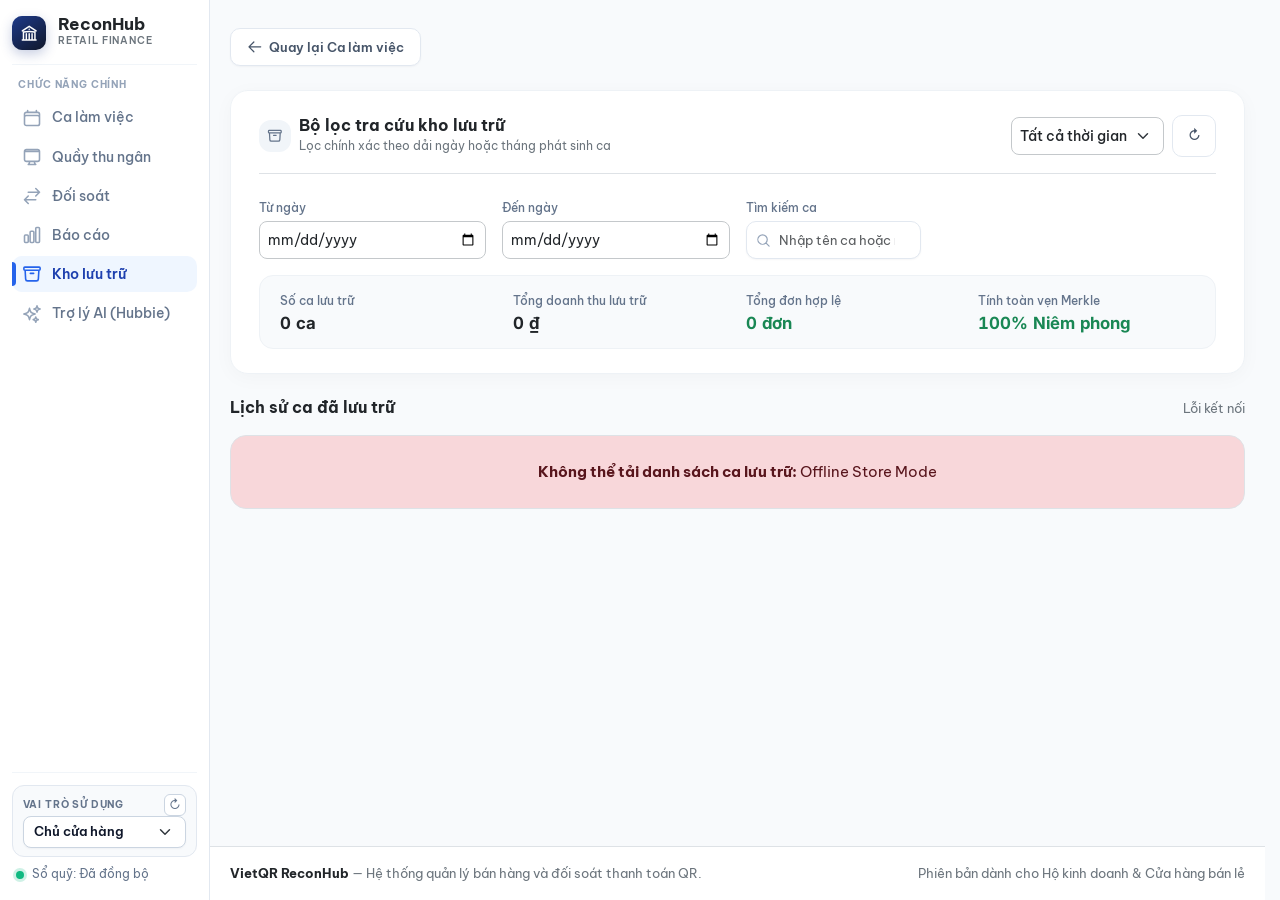
==== frontend/archive.html @ 38658094 "Update ReconHub features" ====
<!DOCTYPE html>
<html lang="vi">
<head>
    <meta charset="UTF-8">
    <meta name="viewport" content="width=device-width, initial-scale=1.0">
    <title>Kho Lưu Trữ Ca Bán Hàng — VietQR ReconHub</title>
    <link rel="preconnect" href="https://fonts.googleapis.com">
    <link rel="preconnect" href="https://fonts.gstatic.com" crossorigin>
    <link href="https://fonts.googleapis.com/css2?family=Be+Vietnam+Pro:wght@400;500;600;700&family=JetBrains+Mono:wght@500;600;700&display=swap" rel="stylesheet">
    <link href="https://cdn.jsdelivr.net/npm/bootstrap@5.3.3/dist/css/bootstrap.min.css" rel="stylesheet">
    <link href="css/styles.css" rel="stylesheet">
</head>
<body>

    <!-- Thanh điều hướng ứng dụng -->
    <div id="app-navbar"></div>

    <main class="py-4">
        <div class="container shift-page-wrapper">

            <!-- 1. TIÊU ĐỀ TRANG KHO LƯU TRỮ -->
            <div class="d-flex flex-wrap align-items-center justify-content-between gap-3 mb-4" data-gsap="card">
                <div class="d-flex align-items-center gap-2">
                    <a href="index.html" class="btn-recon-white" style="height: 38px;">
                        <svg class="hi-icon hi-icon-sm" viewBox="0 0 24 24" fill="none" stroke="currentColor">
                            <path stroke-linecap="round" stroke-linejoin="round" d="M10.5 19.5 3 12m0 0 7.5-7.5M3 12h18" />
                        </svg>
                        <span>Quay lại Ca làm việc</span>
                    </a>
                </div>
            </div>

            <!-- 2. THANH CÔNG CỤ BỘ LỌC NGÀY THÁNG & TÌM KIẾM -->
            <section class="shift-create-card mb-4" data-gsap="card">
                <div class="d-flex flex-wrap align-items-center justify-content-between gap-3 pb-3 border-bottom">
                    <div class="d-flex align-items-center gap-2">
                        <span class="shift-icon-box is-closed" style="width: 32px; height: 32px;">
                            <svg class="hi-icon hi-icon-sm" viewBox="0 0 24 24" fill="none" stroke="currentColor" stroke-width="2">
                                <path stroke-linecap="round" stroke-linejoin="round" d="m20.25 7.5-.625 10.632a2.25 2.25 0 0 1-2.247 2.118H6.622a2.25 2.25 0 0 1-2.247-2.118L3.75 7.5M10 11.25h4M3.375 7.5h17.25c.621 0 1.125-.504 1.125-1.125v-1.5c0-.621-.504-1.125-1.125-1.125H3.375c-.621 0-1.125.504-1.125 1.125v1.5c0 .621.504 1.125 1.125 1.125Z" />
                            </svg>
                        </span>
                        <div>
                            <h2 class="h6 fw-bold mb-0 text-dark">Bộ lọc tra cứu kho lưu trữ</h2>
                            <div class="text-secondary small" style="font-size: 0.78rem;">Lọc chính xác theo dải ngày hoặc tháng phát sinh ca</div>
                        </div>
                    </div>

                    <div class="d-flex flex-wrap align-items-center gap-2">
                        <select id="archive-preset-select" class="form-select form-select-sm border-secondary-subtle rounded-3" style="width: auto; min-width: 140px; height: 38px; font-weight: 500;">
                            <option value="ALL">Tất cả thời gian</option>
                            <option value="TODAY">Hôm nay</option>
                            <option value="THIS_WEEK">Tuần này</option>
                            <option value="THIS_MONTH">Tháng này</option>
                            <option value="LAST_MONTH">Tháng trước</option>
                        </select>

                        <button type="button" class="btn-shift-refresh" id="btn-refresh-archive" title="Làm mới dữ liệu">
                            ↻
                        </button>
                    </div>
                </div>

                <!-- Hàng điều khiển thời gian chi tiết & Tìm kiếm -->
                <div class="row g-3 align-items-center mt-2">
                    <div class="col-12 col-md-3">
                        <label class="shift-metric-label mb-1">Từ ngày</label>
                        <input type="date" id="archive-from-date" class="form-control form-control-sm border-secondary-subtle rounded-3" style="height: 38px;">
                    </div>
                    <div class="col-12 col-md-3">
                        <label class="shift-metric-label mb-1">Đến ngày</label>
                        <input type="date" id="archive-to-date" class="form-control form-control-sm border-secondary-subtle rounded-3" style="height: 38px;">
                    </div>
                    <div class="col-12 col-md-6">
                        <label class="shift-metric-label mb-1">Tìm kiếm ca</label>
                        <div class="pos-search-wrapper" style="width: 100%;">
                            <svg class="hi-icon hi-icon-sm pos-search-icon" viewBox="0 0 24 24" fill="none" stroke="currentColor" stroke-width="2">
                                <path stroke-linecap="round" stroke-linejoin="round" d="m21 21-5.197-5.197m0 0A7.5 7.5 0 1 0 5.196 5.196a7.5 7.5 0 0 0 10.607 10.607Z"/>
                            </svg>
                            <input type="search" id="archive-search-shift" class="form-control pos-search-input" placeholder="Nhập tên ca hoặc mã CA-xxxx..." style="height: 38px;">
                        </div>
                    </div>
                </div>

                <!-- Thống kê nhanh kho lưu trữ -->
                <div class="pos-kpi-summary-row mt-3">
                    <div class="pos-kpi-item">
                        <span class="pos-kpi-label">Số ca lưu trữ</span>
                        <div class="pos-kpi-val font-numeric text-dark" id="archived-stat-count">0 ca</div>
                    </div>
                    <div class="pos-kpi-item">
                        <span class="pos-kpi-label">Tổng doanh thu lưu trữ</span>
                        <div class="pos-kpi-val font-numeric text-dark" id="archived-stat-revenue">0 ₫</div>
                    </div>
                    <div class="pos-kpi-item">
                        <span class="pos-kpi-label">Tổng đơn hợp lệ</span>
                        <div class="pos-kpi-val font-numeric text-success" id="archived-stat-orders">0 đơn</div>
                    </div>
                    <div class="pos-kpi-item">
                        <span class="pos-kpi-label">Tính toàn vẹn Merkle</span>
                        <div class="pos-kpi-val font-numeric text-success" id="archived-stat-integrity">100% Niêm phong</div>
                    </div>
                </div>
            </section>

            <!-- 3. DANH SÁCH CÁC CA TRONG KHO LƯU TRỮ -->
            <section data-gsap="card">
                <div class="d-flex align-items-center justify-content-between mb-3">
                    <h2 class="h6 fw-bold mb-0 text-dark">Lịch sử ca đã lưu trữ</h2>
                    <span class="text-secondary small" id="archived-list-status-label">Đang tải danh sách...</span>
                </div>

                <div class="d-flex flex-column gap-3" id="archived-shifts-container">
                    <div class="text-center py-5 text-secondary bg-white rounded-4 border">
                        Đang tải danh sách ca từ kho lưu trữ...
                    </div>
                </div>
            </section>

        </div>
    </main>

    <!-- HỘP THOẠI: XEM BẰNG CHỨNG KIỂM TOÁN MERKLE CỦA CA LƯU TRỮ -->
    <div class="modal fade" id="merkleAuditModal" tabindex="-1" aria-hidden="true">
        <div class="modal-dialog modal-dialog-centered" style="max-width: 580px;">
            <div class="modal-content border-0 shadow-lg" style="border-radius: 20px;">
                <div class="modal-header border-bottom pb-3 pt-3 px-4">
                    <div class="d-flex align-items-center gap-2">
                        <span class="shift-icon-box" style="width:34px;height:34px;background:#f0fdf4;color:#16a34a;border:1px solid #bbf7d0;">
                            <svg class="hi-icon hi-icon-sm" viewBox="0 0 24 24" fill="none" stroke="currentColor" stroke-width="2">
                                <path d="M9 12.75 11.25 15 15 9.75m-3-7.036A11.959 11.959 0 0 1 3.598 6 11.99 11.99 0 0 0 3 9.749c0 5.592 3.824 10.29 9 11.623 5.176-1.332 9-6.03 9-11.622 0-1.31-.21-2.571-.598-3.751h-.152c-3.196 0-6.1-1.248-8.25-3.285Z"/>
                            </svg>
                        </span>
                        <div>
                            <h3 class="h6 fw-bold mb-0 text-dark">Chứng Chỉ Kiểm Toán Merkle Tree</h3>
                            <span class="text-secondary small" id="merkle-modal-shift-name">Ca làm việc</span>
                        </div>
                    </div>
                    <button type="button" class="btn-close" data-bs-dismiss="modal" aria-label="Đóng"></button>
                </div>
                <div class="modal-body px-4 pb-4 pt-3" id="merkle-modal-body">
                    <div class="text-center py-4 text-secondary small">Đang tải chứng chỉ Merkle...</div>
                </div>
            </div>
        </div>
    </div>

    <!-- HỘP THOẠI: CHI TIẾT CA LƯU TRỮ -->
    <div class="modal fade" id="archivedShiftDetailModal" tabindex="-1" aria-hidden="true">
        <div class="modal-dialog modal-dialog-centered">
            <div class="modal-content border-0 shadow-lg" style="border-radius: 18px;">
                <div class="modal-header border-bottom pb-3 pt-4 px-4">
                    <h3 class="h5 fw-bold mb-0">Thông Tin Chi Tiết Ca Lưu Trữ</h3>
                    <button type="button" class="btn-close" data-bs-dismiss="modal" aria-label="Đóng"></button>
                </div>
                <div class="modal-body px-4 pb-4 pt-3" id="archived-shift-detail-body"></div>
            </div>
        </div>
    </div>

    <div id="app-footer"></div>

    <script src="https://cdn.jsdelivr.net/npm/bootstrap@5.3.3/dist/js/bootstrap.bundle.min.js"></script>
    <script src="https://cdnjs.cloudflare.com/ajax/libs/gsap/3.12.5/gsap.min.js"></script>
    <script src="js/api.js"></script>
    <script src="js/archive.js"></script>
    <script>
        document.addEventListener("DOMContentLoaded", () => {
            renderNavbar("archive");
            renderFooter();
            initPageAnimations();
            initArchivePage();
        });
    </script>
</body>
</html>
---- frontend/css/styles.css ----
@import url('https://fonts.googleapis.com/css2?family=Be+Vietnam+Pro:ital,wght@0,400;0,500;0,600;0,700;1,400&family=Inter:wght@400;500;600;700&display=swap');

/* ==========================================================================
   1. BIẾN HỆ THỐNG & CÀI ĐẶT GỐC (VARIABLES & RESET)
   ========================================================================== */
:root {
    --fp-bg-base: #f8fafc;
    --fp-bg-soft: #e2e8f0;
    --fp-bg-card: #ffffff;

    --fp-primary: #2563eb;
    --fp-primary-hover: #1d4ed8;
    --fp-primary-soft: #eff6ff;
    --fp-dark: #0f172a;

    --fp-text-primary: #0f172a;
    --fp-text-secondary: #475569;
    --fp-text-muted: #64748b;

    --fp-border: #e2e8f0;
    --fp-border-strong: #cbd5e1;

    --fp-success: #059669;
    --fp-success-soft: #ecfdf5;
    --fp-success-border: #a7f3d0;

    --fp-warning: #d97706;
    --fp-warning-soft: #fffbeb;
    --fp-warning-border: #fde68a;

    --fp-danger: #e11d48;
    --fp-danger-soft: #fff1f2;
    --fp-danger-border: #fecdd3;

    --fp-info: #0284c7;

    --fp-radius-sm: 10px;
    --fp-radius-md: 14px;
    --fp-radius-lg: 18px;
    --fp-radius-pill: 9999px;

    --fp-shadow-xs: 0 1px 3px rgba(15, 23, 42, 0.05);
    --fp-shadow-sm: 0 4px 16px rgba(15, 23, 42, 0.06);
    --fp-shadow-md: 0 10px 25px rgba(37, 99, 235, 0.1);
}

*, *::before, *::after {
    box-sizing: border-box;
}

html {
    overflow-y: scroll;
    scrollbar-gutter: stable;
}

body {
    font-family: 'Be Vietnam Pro', 'Inter', -apple-system, BlinkMacSystemFont, 'Segoe UI', sans-serif;
    font-size: 0.94rem;
    color: var(--fp-text-primary);
    background-color: var(--fp-bg-base);
    line-height: 1.6;
    margin: 0;
    min-height: 100vh;
    display: flex;
    flex-direction: column;
    -webkit-font-smoothing: antialiased;
}

h1, h2, h3, h4, h5, h6 {
    font-family: 'Be Vietnam Pro', 'Inter', sans-serif;
    font-weight: 700;
    color: var(--fp-text-primary);
    line-height: 1.35;
}

.font-numeric {
    font-family: 'Inter', 'Be Vietnam Pro', sans-serif;
    font-variant-numeric: tabular-nums;
}

.hi-icon {
    width: 1.15rem;
    height: 1.15rem;
    stroke: currentColor;
    stroke-width: 1.9;
    fill: none;
    stroke-linecap: round;
    stroke-linejoin: round;
    flex-shrink: 0;
    vertical-align: middle;
}

.hi-icon-sm {
    width: 0.98rem;
    height: 0.98rem;
}

/* ==========================================================================
   2. BỐ CỤC KHUNG ỨNG DỤNG & CHUYỂN TRANG (APP SHELL & VIEW TRANSITIONS)
   ========================================================================== */
@view-transition {
    navigation: auto;
}

::view-transition-old(root),
::view-transition-new(root) {
    animation-duration: 0.16s;
    animation-timing-function: cubic-bezier(0.22, 1, 0.36, 1);
}

@keyframes reconSmoothFadeIn {
    from {
        opacity: 0;
        transform: translate3d(0, 6px, 0);
    }
    to {
        opacity: 1;
        transform: translate3d(0, 0, 0);
    }
}

main {
    flex: 1 0 auto;
}

main.py-4 {
    padding-top: 1.75rem !important;
    padding-bottom: 2.5rem !important;
    animation: reconSmoothFadeIn 0.2s cubic-bezier(0.22, 1, 0.36, 1) forwards;
    will-change: opacity, transform;
}

[data-gsap="card"] {
    opacity: 1 !important;
    visibility: visible !important;
    transform: none !important;
}

#app-footer {
    margin-top: auto;
    width: 100%;
}

#app-footer footer,
.app-main-footer {
    margin-left: 0 !important;
    width: 100% !important;
    box-sizing: border-box !important;
}

.shift-page-wrapper,
.app-shell-container,
main > .container,
footer .container {
    width: 100% !important;
    max-width: 1160px !important;
    margin-left: auto !important;
    margin-right: auto !important;
    padding-left: 1.25rem !important;
    padding-right: 1.25rem !important;
    box-sizing: border-box !important;
}

/* ==========================================================================
   3. THANH ĐIỀU HƯỚNG SIDEBAR DỌC BÊN TRÁI (LEFT SIDEBAR NAVIGATION)
   ========================================================================== */
#app-navbar {
    view-transition-name: site-sidebar;
}

.app-sidebar {
    background-color: #ffffff;
    border-right: 1px solid #e2e8f0;
    display: flex;
    flex-direction: column;
    justify-content: space-between;
    box-sizing: border-box;
    width: 210px;
    padding: 1rem 0.75rem;
}

.sidebar-header {
    display: flex;
    align-items: center;
    justify-content: space-between;
    padding-bottom: 0.85rem;
    margin-bottom: 0.5rem;
    border-bottom: 1px solid #f1f5f9;
}

.sidebar-brand {
    display: flex;
    align-items: center;
    gap: 0.75rem;
}

.modern-brand-logo {
    width: 34px;
    height: 34px;
    border-radius: 10px;
    background: linear-gradient(145deg, #1e3a8a 0%, #0f172a 100%);
    color: #ffffff;
    display: inline-flex;
    align-items: center;
    justify-content: center;
    flex-shrink: 0;
    box-shadow: 0 4px 12px rgba(30, 58, 138, 0.25);
}

.sidebar-brand-text {
    display: flex;
    flex-direction: column;
}

.sidebar-nav-section {
    flex: 1;
    overflow-y: auto;
    padding-top: 0.25rem;
}

.sidebar-section-label {
    font-size: 0.65rem;
    font-weight: 700;
    color: #94a3b8;
    letter-spacing: 0.08em;
    text-transform: uppercase;
    padding: 0 0.4rem 0.4rem 0.4rem;
}

.sidebar-nav {
    display: flex;
    flex-direction: column;
    gap: 0.2rem;
}

.sidebar-nav-tab {
    display: flex;
    align-items: center;
    gap: 0.6rem;
    padding: 0.5rem 0.65rem;
    border-radius: 10px;
    color: #64748b;
    text-decoration: none;
    font-size: 0.85rem;
    font-weight: 500;
    transition: all 0.15s ease;
    position: relative;
}

.sidebar-nav-tab .hi-icon {
    width: 20px;
    height: 20px;
    color: #94a3b8;
    transition: color 0.15s ease;
    flex-shrink: 0;
}

.sidebar-nav-tab:hover {
    color: #0f172a;
    background-color: #f8fafc;
}

.sidebar-nav-tab:hover .hi-icon {
    color: #0f172a;
}

.sidebar-nav-tab.active {
    color: #1e40af;
    background-color: #eff6ff;
    font-weight: 600;
}

.sidebar-nav-tab.active .hi-icon {
    color: #2563eb;
}

.sidebar-nav-tab.active::before {
    content: "";
    position: absolute;
    left: 0;
    top: 6px;
    bottom: 6px;
    width: 3.5px;
    background: #2563eb;
    border-radius: 0 4px 4px 0;
}

.sidebar-nav-text {
    line-height: 1.2;
}

.sidebar-footer {
    padding-top: 0.75rem;
    border-top: 1px solid #f1f5f9;
    display: flex;
    flex-direction: column;
    gap: 0.5rem;
    margin-top: auto;
}

.sidebar-role-panel {
    background-color: #f8fafc;
    border: 1px solid #e2e8f0;
    border-radius: 12px;
    padding: 0.5rem 0.6rem;
}

.sidebar-role-label {
    font-size: 0.65rem;
    font-weight: 700;
    color: #64748b;
    letter-spacing: 0.08em;
    text-transform: uppercase;
}

.btn-sidebar-reset {
    width: 22px;
    height: 22px;
    border-radius: 6px;
    border: 1px solid #cbd5e1;
    background: #ffffff;
    color: #64748b;
    font-size: 0.78rem;
    display: inline-flex;
    align-items: center;
    justify-content: center;
    cursor: pointer;
    line-height: 1;
    transition: all 0.15s ease;
}

.btn-sidebar-reset:hover {
    background: #f1f5f9;
    color: #0f172a;
}

.sidebar-role-select {
    height: 32px;
    border-radius: 8px;
    border: 1px solid #cbd5e1;
    background-color: #ffffff;
    color: #0f172a;
    font-size: 0.8rem;
    font-weight: 600;
    padding: 0.25rem 1.75rem 0.25rem 0.65rem;
    box-shadow: 0 1px 2px rgba(15, 23, 42, 0.04);
}

.sidebar-system-status {
    display: flex;
    align-items: center;
    gap: 0.5rem;
    font-size: 0.74rem;
    color: #64748b;
    padding: 0 0.25rem;
}

.status-dot-pulse {
    width: 8px;
    height: 8px;
    border-radius: 50%;
    background-color: #10b981;
    box-shadow: 0 0 0 3px rgba(16, 185, 129, 0.2);
    display: inline-block;
    flex-shrink: 0;
}

@media (min-width: 992px) {
    #app-navbar {
        width: 210px;
        position: fixed;
        top: 0;
        left: 0;
        bottom: 0;
        height: 100vh;
        z-index: 1040;
    }

    .app-sidebar {
        height: 100vh;
        position: fixed;
        top: 0;
        left: 0;
        bottom: 0;
        z-index: 1040;
    }

    body {
        padding-left: 210px;
    }

    main,
    #app-footer {
        margin-left: 0;
        width: 100%;
        max-width: 100%;
        box-sizing: border-box;
    }
}

@media (max-width: 991.98px) {
    #app-navbar {
        position: static;
        width: 100%;
        height: auto;
    }

    .app-sidebar {
        position: fixed;
        top: 0;
        left: 0;
        bottom: 0;
        width: 240px;
        height: 100vh;
        z-index: 1050;
        transform: translateX(-100%);
        transition: transform 0.25s cubic-bezier(0.4, 0, 0.2, 1);
        box-shadow: none;
    }

    .app-sidebar.show-sidebar {
        transform: translateX(0);
        box-shadow: 0 20px 25px -5px rgba(0, 0, 0, 0.15);
    }

    .sidebar-backdrop {
        position: fixed;
        top: 0;
        left: 0;
        right: 0;
        bottom: 0;
        background: rgba(15, 23, 42, 0.45);
        z-index: 1045;
        opacity: 0;
        pointer-events: none;
        transition: opacity 0.2s ease;
    }

    .sidebar-backdrop.show {
        opacity: 1;
        pointer-events: auto;
    }

    .mobile-topbar {
        height: 58px;
        background: #ffffff;
        border-bottom: 1px solid #e2e8f0;
        display: flex;
        align-items: center;
        justify-content: space-between;
        padding: 0 1rem;
        position: sticky;
        top: 0;
        z-index: 1030;
    }

    main,
    #app-footer {
        margin-left: 0;
        width: 100%;
        max-width: 100%;
    }
}

/* ==========================================================================
   4. THÀNH PHẦN DÙNG CHUNG (BUTTONS, BADGES, TOAST, QR, FLATPICKR)
   ========================================================================== */
.btn-fp-dark,
.btn-fp-primary {
    background: linear-gradient(135deg, #2563eb 0%, #1d4ed8 100%);
    color: #ffffff;
    border: 1px solid #1d4ed8;
    border-radius: var(--fp-radius-sm);
    padding: 0.6rem 1.25rem;
    font-size: 0.88rem;
    font-weight: 600;
    display: inline-flex;
    align-items: center;
    justify-content: center;
    gap: 0.5rem;
    text-decoration: none;
    box-shadow: 0 4px 12px rgba(37, 99, 235, 0.18);
    transition: all 0.2s ease;
}

.btn-fp-dark:hover,
.btn-fp-primary:hover {
    background: linear-gradient(135deg, #1d4ed8 0%, #1e40af 100%);
    color: #ffffff;
    transform: translateY(-1px);
}

.btn-fp-success {
    background: linear-gradient(135deg, #059669 0%, #047857 100%);
    color: #ffffff;
    border: 1px solid #047857;
    border-radius: var(--fp-radius-sm);
    padding: 0.65rem 1.35rem;
    font-size: 0.9rem;
    font-weight: 600;
    display: inline-flex;
    align-items: center;
    justify-content: center;
    gap: 0.5rem;
    text-decoration: none;
    box-shadow: 0 4px 14px rgba(5, 150, 105, 0.22);
    transition: all 0.2s ease;
}

.btn-fp-success:hover {
    background: linear-gradient(135deg, #047857 0%, #065f46 100%);
    color: #ffffff;
    transform: translateY(-1px);
}

.btn-fp-danger {
    background: linear-gradient(135deg, #e11d48 0%, #be123c 100%);
    color: #ffffff;
    border: 1px solid #be123c;
    border-radius: var(--fp-radius-sm);
    padding: 0.6rem 1.25rem;
    font-size: 0.88rem;
    font-weight: 600;
    display: inline-flex;
    align-items: center;
    justify-content: center;
    gap: 0.5rem;
    text-decoration: none;
    box-shadow: 0 4px 12px rgba(225, 29, 72, 0.2);
    transition: all 0.2s ease;
}

.btn-fp-danger:hover {
    background: linear-gradient(135deg, #be123c 0%, #9f1239 100%);
    color: #ffffff;
    transform: translateY(-1px);
}

.btn-fp-outline {
    background-color: #ffffff;
    color: var(--fp-text-primary);
    border: 1px solid var(--fp-border-strong);
    border-radius: var(--fp-radius-sm);
    padding: 0.56rem 1.1rem;
    font-size: 0.86rem;
    font-weight: 500;
    display: inline-flex;
    align-items: center;
    justify-content: center;
    gap: 0.45rem;
    text-decoration: none;
    transition: all 0.2s ease;
}

.btn-fp-outline:hover {
    border-color: var(--fp-primary);
    color: var(--fp-primary);
    background-color: var(--fp-primary-soft);
}

.fp-badge {
    display: inline-flex;
    align-items: center;
    gap: 0.35rem;
    padding: 0.3rem 0.72rem;
    border-radius: var(--fp-radius-pill);
    font-size: 0.76rem;
    font-weight: 600;
}

.fp-badge-success {
    background-color: var(--fp-success-soft);
    color: #065f46;
    border: 1px solid var(--fp-success-border);
}

.fp-badge-warning {
    background-color: var(--fp-warning-soft);
    color: #92400e;
    border: 1px solid var(--fp-warning-border);
}

.fp-badge-danger {
    background-color: var(--fp-danger-soft);
    color: #9f1239;
    border: 1px solid var(--fp-danger-border);
}

.fp-badge-neutral {
    background-color: #f1f5f9;
    color: #475569;
    border: 1px solid #cbd5e1;
}

.fp-badge-dark {
    background-color: var(--fp-primary-soft);
    color: #1d4ed8;
    border: 1px solid #bfdbfe;
}

.qr-frame-box {
    max-width: 250px;
    margin: 0 auto;
    padding: 0.85rem;
    background: #ffffff;
    border: 2px solid var(--fp-primary);
    border-radius: var(--fp-radius-md);
}

#toast-container {
    position: fixed;
    top: 76px;
    right: 20px;
    z-index: 9999;
    display: flex;
    flex-direction: column;
    gap: 0.5rem;
    max-width: 380px;
}

.flatpickr-calendar {
    font-family: 'Be Vietnam Pro', 'Inter', sans-serif;
    border-radius: 14px;
    box-shadow: 0 10px 30px rgba(15, 23, 42, 0.14);
    border: 1px solid #e2e8f0;
}

.flatpickr-day.selected,
.flatpickr-day.selected:hover {
    background: #1e3a8a;
    border-color: #1e3a8a;
}

.flatpickr-input.shift-input {
    background-color: #ffffff !important;
    cursor: pointer;
    font-size: 0.84rem;
    padding-left: 0.65rem;
    padding-right: 0.65rem;
}

.shift-list-header .btn-shift-refresh {
    white-space: nowrap !important;
    flex-shrink: 0;
    padding: 0 0.85rem !important;
}

.shift-list-header .d-flex.align-items-center.gap-2 {
    flex-wrap: nowrap !important;
}

/* ==========================================================================
   5. QUẢN LÝ CA BÁN HÀNG & KHO LƯU TRỮ (SHIFTS & ARCHIVE)
   ========================================================================== */
.shift-eyebrow {
    font-size: 0.72rem;
    font-weight: 700;
    text-transform: uppercase;
    letter-spacing: 0.08em;
    color: #475569;
    margin-bottom: 0.35rem;
}

.shift-main-title {
    font-size: 1.85rem;
    font-weight: 700;
    color: #0f172a;
    letter-spacing: -0.02em;
    margin-bottom: 0.35rem;
}

.shift-sub-title {
    font-size: 0.94rem;
    color: #64748b;
    margin-bottom: 1.75rem;
}

.shift-create-card {
    background: #ffffff;
    border: 1px solid #eef2f6;
    border-radius: 18px;
    box-shadow: 0 4px 20px rgba(15, 23, 42, 0.03);
    padding: 1.5rem 1.75rem;
}

.shift-create-card-header {
    display: flex;
    align-items: center;
    gap: 0.9rem;
    margin-bottom: 1.35rem;
}

.shift-create-icon-badge {
    width: 44px;
    height: 44px;
    border-radius: 12px;
    background: #eff6ff;
    color: #2563eb;
    display: flex;
    align-items: center;
    justify-content: center;
    font-size: 1.35rem;
    font-weight: 600;
    flex-shrink: 0;
}

.shift-input-label {
    font-size: 0.82rem;
    font-weight: 600;
    color: #334155;
    margin-bottom: 0.4rem;
    display: block;
}

.shift-input {
    height: 44px;
    border-radius: 10px;
    border: 1px solid #e2e8f0;
    font-size: 0.9rem;
    padding: 0.5rem 0.85rem;
    color: #0f172a;
    background-color: #ffffff;
    transition: all 0.18s ease;
}

.shift-input:focus {
    border-color: #2563eb;
    box-shadow: 0 0 0 3px rgba(37, 99, 235, 0.12);
    outline: none;
}

.shift-input-addon {
    height: 44px;
    border-top-right-radius: 10px !important;
    border-bottom-right-radius: 10px !important;
    background-color: #f8fafc;
    border: 1px solid #e2e8f0;
    border-left: none;
    color: #64748b;
    font-weight: 600;
    font-size: 0.88rem;
    padding: 0 0.85rem;
}

.btn-shift-create {
    height: 44px;
    background: linear-gradient(145deg, #1e3a8a 0%, #0f172a 100%);
    color: #ffffff;
    border: 1px solid #1e3a8a;
    border-radius: 10px;
    padding: 0 1.5rem;
    font-size: 0.9rem;
    font-weight: 600;
    display: inline-flex;
    align-items: center;
    justify-content: center;
    gap: 0.4rem;
    white-space: nowrap;
    transition: all 0.18s ease;
    box-shadow: 0 4px 14px rgba(30, 58, 138, 0.22);
}

.btn-shift-create:hover {
    background: linear-gradient(145deg, #2563eb 0%, #1e3a8a 100%);
    color: #ffffff;
    border-color: #2563eb;
    transform: translateY(-1px);
    box-shadow: 0 6px 18px rgba(30, 58, 138, 0.32);
}

.shift-list-header {
    display: flex;
    flex-wrap: wrap;
    align-items: center;
    justify-content: space-between;
    gap: 1rem;
    margin-top: 2rem;
    margin-bottom: 1.25rem;
}

.shift-list-title {
    font-size: 1.18rem;
    font-weight: 700;
    color: #0f172a;
    margin-bottom: 0.2rem;
}

.shift-list-subtitle {
    font-size: 0.84rem;
    color: #64748b;
}

.shift-filter-select {
    height: 42px;
    border-radius: 10px;
    border: 1px solid #e2e8f0;
    font-size: 0.85rem;
    font-weight: 500;
    color: #334155;
    background-color: #ffffff;
    padding: 0.45rem 2.2rem 0.45rem 0.95rem;
    cursor: pointer;
    min-width: 170px;
    box-shadow: 0 1px 3px rgba(15, 23, 42, 0.04);
}

.shift-filter-select:focus {
    border-color: #2563eb;
    outline: none;
    box-shadow: 0 0 0 3px rgba(37, 99, 235, 0.12);
}

.btn-shift-refresh {
    height: 42px;
    border-radius: 10px;
    border: 1px solid #e2e8f0;
    background-color: #ffffff;
    color: #475569;
    font-size: 0.85rem;
    font-weight: 500;
    padding: 0 0.9rem;
    display: inline-flex;
    align-items: center;
    gap: 0.4rem;
    transition: all 0.18s ease;
}

.btn-shift-refresh:hover {
    background-color: #f8fafc;
    color: #0f172a;
    border-color: #cbd5e1;
}

.shift-card,
.shift-item-card,
[class*="shift"] {
    min-width: 0;
}

.shift-row-card {
    background: #ffffff;
    border: 1px solid #eef2f6;
    border-radius: 16px;
    box-shadow: 0 2px 10px rgba(15, 23, 42, 0.03);
    padding: 1.25rem 1.6rem;
    display: grid;
    grid-template-columns: 2.3fr 1.3fr 1fr 1.4fr auto;
    align-items: center;
    gap: 1.5rem;
    transition: all 0.2s ease;
    position: relative;
    overflow: hidden;
}

.shift-row-card:hover {
    box-shadow: 0 6px 20px rgba(15, 23, 42, 0.06);
    transform: translateY(-1px);
}

.shift-row-card.is-open {
    border-left: 4.5px solid #10b981;
}

.shift-row-card.is-closed {
    border-left: 4.5px solid #e2e8f0;
}

.shift-col-info {
    display: flex;
    align-items: center;
    gap: 0.95rem;
    min-width: 0;
    overflow: hidden;
}

.shift-col-info > div:last-child {
    flex: 1 1 0%;
    min-width: 0;
    overflow: hidden;
}

.shift-icon-box {
    width: 44px;
    height: 44px;
    border-radius: 12px;
    display: flex;
    align-items: center;
    justify-content: center;
    flex-shrink: 0;
}

.shift-icon-box.is-open {
    background: #ecfdf5;
    color: #10b981;
}

.shift-icon-box.is-closed {
    background: #f1f5f9;
    color: #64748b;
}

.shift-name {
    font-size: 1.05rem;
    font-weight: 700;
    color: #0f172a;
    line-height: 1.35;
    white-space: normal;
    word-break: break-word;
    display: -webkit-box;
    -webkit-line-clamp: 2;
    -webkit-box-orient: vertical;
    overflow: hidden;
}

.shift-status-pill {
    display: inline-flex;
    align-items: center;
    gap: 0.35rem;
    border-radius: 9999px;
    font-size: 0.74rem;
    font-weight: 600;
    padding: 0.2rem 0.65rem;
    flex-shrink: 0;
}

.shift-status-pill.is-open {
    background: #dcfce7;
    color: #15803d;
}

.shift-status-pill.is-closed {
    background: #f1f5f9;
    color: #64748b;
}

.shift-code-time {
    font-size: 0.8rem;
    color: #64748b;
    margin-top: 0.2rem;
    white-space: nowrap;
    overflow: hidden;
    text-overflow: ellipsis;
}

.shift-col-metric {
    min-width: 0;
}

.shift-metric-label {
    font-size: 0.75rem;
    color: #64748b;
    margin-bottom: 0.2rem;
    display: block;
    font-weight: 500;
}

.shift-metric-value {
    font-size: 1.02rem;
    font-weight: 700;
    color: #0f172a;
    line-height: 1.25;
}

.shift-metric-sub {
    font-size: 0.75rem;
    color: #64748b;
    margin-top: 0.15rem;
    display: block;
}

.shift-col-progress {
    min-width: 120px;
}

.shift-progress-percent {
    font-size: 0.78rem;
    font-weight: 600;
    color: #0f172a;
}

.shift-progress-track {
    width: 100%;
    height: 6px;
    background: #f1f5f9;
    border-radius: 9999px;
    overflow: hidden;
}

.shift-progress-fill {
    height: 100%;
    background: #10b981;
    border-radius: 9999px;
    transition: width 0.3s ease;
}

.shift-col-actions {
    display: flex;
    align-items: center;
    gap: 0.6rem;
    flex-shrink: 0;
}

.btn-shift-action-pos {
    background: #ffffff;
    color: #0f172a;
    border: 1px solid #e2e8f0;
    border-radius: 10px;
    padding: 0.5rem 1rem;
    font-size: 0.84rem;
    font-weight: 600;
    text-decoration: none;
    display: inline-flex;
    align-items: center;
    gap: 0.4rem;
    white-space: nowrap;
    transition: all 0.18s ease;
}

.btn-shift-action-pos:hover {
    background: #f8fafc;
    border-color: #cbd5e1;
    color: #0f172a;
    transform: translateY(-1px);
}

.btn-shift-action-close {
    background: #e11d48;
    color: #ffffff;
    border: 1px solid #e11d48;
    border-radius: 10px;
    padding: 0.5rem 1rem;
    font-size: 0.84rem;
    font-weight: 600;
    display: inline-flex;
    align-items: center;
    gap: 0.4rem;
    white-space: nowrap;
    transition: all 0.18s ease;
    box-shadow: 0 2px 8px rgba(225, 29, 72, 0.18);
}

.btn-shift-action-close:hover {
    background: #be123c;
    border-color: #be123c;
    color: #ffffff;
    transform: translateY(-1px);
    box-shadow: 0 4px 12px rgba(225, 29, 72, 0.25);
}

.btn-shift-action-detail {
    background: #ffffff;
    color: #475569;
    border: 1px solid #e2e8f0;
    border-radius: 10px;
    padding: 0.5rem 0.85rem;
    font-size: 0.82rem;
    font-weight: 500;
    text-decoration: none;
    display: inline-flex;
    align-items: center;
    gap: 0.35rem;
    white-space: nowrap;
    transition: all 0.18s ease;
}

.btn-shift-action-detail:hover {
    background: #f8fafc;
    border-color: #cbd5e1;
    color: #0f172a;
}

.btn-shift-action-archive {
    background: #f8fafc;
    color: #475569;
    border: 1px solid #cbd5e1;
    border-radius: 10px;
    padding: 0.5rem 0.85rem;
    font-size: 0.84rem;
    font-weight: 600;
    display: inline-flex;
    align-items: center;
    gap: 0.35rem;
    white-space: nowrap;
    text-decoration: none;
    transition: all 0.18s ease;
    cursor: pointer;
}

.btn-shift-action-archive:hover {
    background: #0f172a;
    color: #ffffff;
    border-color: #0f172a;
    box-shadow: 0 4px 12px rgba(15, 23, 42, 0.15);
}

@media (max-width: 1199.98px) {
    .shift-row-card {
        grid-template-columns: 2fr 1.2fr 1fr 1.2fr auto;
        gap: 1rem;
        padding: 1.15rem 1.25rem;
    }
}

@media (max-width: 991.98px) {
    .shift-row-card {
        grid-template-columns: 1fr 1fr;
        gap: 1.25rem;
    }
    .shift-col-info {
        grid-column: 1 / -1;
    }
    .shift-col-actions {
        grid-column: 1 / -1;
        justify-content: flex-end;
    }
}

@media (max-width: 575.98px) {
    .shift-row-card {
        grid-template-columns: 1fr;
        gap: 1rem;
    }
    .shift-col-actions {
        justify-content: stretch;
        flex-direction: column;
    }
    .shift-col-actions a,
    .shift-col-actions button {
        width: 100%;
        justify-content: center;
    }
}

/* ==========================================================================
   6. QUẦY THU NGÂN (POS)
   ========================================================================== */
.pos-amount-input {
    height: 48px !important;
    font-size: 1.5rem !important;
    font-weight: 700 !important;
    color: #0f172a !important;
    border-radius: 10px 0 0 10px !important;
    border: 1px solid #e2e8f0 !important;
    padding: 0.4rem 0.85rem !important;
}

.pos-amount-input:focus {
    border-color: #2563eb !important;
    box-shadow: 0 0 0 3px rgba(37, 99, 235, 0.12) !important;
    outline: none;
}

.pos-quick-btn {
    background-color: #f8fafc;
    border: 1px solid #e2e8f0;
    color: #475569;
    font-size: 0.8rem;
    font-weight: 600;
    padding: 0.25rem 0.65rem;
    border-radius: 8px;
    cursor: pointer;
    transition: all 0.15s ease;
}

.pos-quick-btn:hover {
    background-color: #eff6ff;
    color: #2563eb;
    border-color: #bfdbfe;
    transform: translateY(-1px);
}

.btn-pos-create {
    height: 46px;
    background: linear-gradient(145deg, #1e3a8a 0%, #0f172a 100%);
    color: #ffffff;
    border: 1px solid #1e3a8a;
    border-radius: 10px;
    font-weight: 600;
    font-size: 0.92rem;
    display: inline-flex;
    align-items: center;
    justify-content: center;
    gap: 0.45rem;
    transition: all 0.18s ease;
    box-shadow: 0 4px 14px rgba(30, 58, 138, 0.22);
}

.btn-pos-create:hover {
    background: linear-gradient(145deg, #2563eb 0%, #1e3a8a 100%);
    color: #ffffff;
    border-color: #2563eb;
    transform: translateY(-1px);
    box-shadow: 0 6px 18px rgba(30, 58, 138, 0.32);
}

.btn-pos-create:disabled {
    opacity: 0.6;
    cursor: not-allowed;
    transform: none !important;
    box-shadow: none !important;
}

.pos-toggle-switch {
    width: 44px !important;
    height: 24px !important;
    cursor: pointer;
    background-color: #cbd5e1;
    border: none;
    transition: background-color 0.2s ease;
}

.pos-toggle-switch:checked {
    background-color: #10b981 !important;
}

.pos-tts-box {
    background: #f8fafc;
    border: 1px solid #eef2f6;
    border-radius: 14px;
    padding: 1rem 1.15rem;
}

.pos-tts-quote {
    font-size: 0.85rem;
    font-weight: 500;
    color: #1e293b;
    line-height: 1.5;
    font-style: italic;
}

.pos-tts-time {
    font-size: 0.74rem;
    color: #64748b;
}

.pos-filter-select {
    width: auto !important;
    min-width: 140px;
    height: 38px;
    border-radius: 10px;
    border: 1px solid #e2e8f0;
    font-size: 0.84rem;
    background-color: #ffffff;
    color: #334155;
    padding: 0.35rem 1.8rem 0.35rem 0.75rem;
    cursor: pointer;
    box-shadow: 0 1px 2px rgba(15, 23, 42, 0.04);
}

.pos-filter-select:focus {
    border-color: #2563eb;
    outline: none;
    box-shadow: 0 0 0 3px rgba(37, 99, 235, 0.12);
}

.pos-search-wrapper {
    position: relative;
    display: inline-flex;
    align-items: center;
}

.pos-search-icon {
    position: absolute;
    left: 10px;
    color: #94a3b8;
    pointer-events: none;
    width: 15px;
    height: 15px;
}

.pos-search-input {
    height: 38px;
    border-radius: 10px;
    border: 1px solid #e2e8f0;
    font-size: 0.84rem;
    padding-left: 32px;
    width: 175px;
    background-color: #ffffff;
    box-shadow: 0 1px 2px rgba(15, 23, 42, 0.04);
}

.pos-search-input:focus {
    border-color: #2563eb;
    outline: none;
    box-shadow: 0 0 0 3px rgba(37, 99, 235, 0.12);
}

.pos-kpi-summary-row {
    display: grid;
    grid-template-columns: repeat(4, 1fr);
    background: #f8fafc;
    border: 1px solid #eef2f6;
    border-radius: 14px;
    padding: 0.9rem 1.25rem;
    gap: 1rem;
}

.pos-kpi-item {
    display: flex;
    flex-direction: column;
    gap: 0.2rem;
}

.pos-kpi-label {
    font-size: 0.75rem;
    color: #64748b;
    font-weight: 500;
}

.pos-kpi-val {
    font-size: 1.05rem;
    font-weight: 700;
    line-height: 1.2;
}

.pos-kpi-count {
    font-size: 0.75rem;
    font-weight: 400;
    color: #64748b;
}

.pos-modern-table {
    width: 100%;
    border-collapse: separate;
    border-spacing: 0;
}

.pos-modern-table thead th {
    background-color: #ffffff;
    color: #64748b;
    font-weight: 700;
    font-size: 0.74rem;
    letter-spacing: 0.04em;
    text-transform: uppercase;
    padding: 0.75rem 0.85rem;
    border-bottom: 1.5px solid #eef2f6;
}

.pos-modern-table tbody td {
    padding: 0.95rem 0.85rem;
    vertical-align: middle;
    border-bottom: 1px solid #f1f5f9;
    font-size: 0.88rem;
    background-color: #ffffff;
}

.pos-modern-table tbody tr:hover td {
    background-color: #f8fafc;
}

.btn-pos-receipt,
.btn-pos-qr {
    background: #ffffff;
    color: #0f172a;
    border: 1px solid #e2e8f0;
    border-radius: 8px;
    padding: 0.35rem 0.75rem;
    font-size: 0.82rem;
    font-weight: 600;
    text-decoration: none;
    display: inline-flex;
    align-items: center;
    gap: 0.35rem;
    white-space: nowrap;
    transition: all 0.15s ease;
    cursor: pointer;
}

.btn-pos-receipt:hover,
.btn-pos-qr:hover {
    background: #f8fafc;
    color: #0f172a;
    border-color: #cbd5e1;
    transform: translateY(-1px);
}

.pos-status-pill {
    display: inline-flex;
    align-items: center;
    justify-content: center;
    border-radius: 9999px;
    font-size: 0.75rem;
    font-weight: 600;
    padding: 0.22rem 0.75rem;
    white-space: nowrap;
}

.pos-status-paid {
    background-color: #dcfce7;
    color: #15803d;
}

.pos-status-partial {
    background-color: #fef3c7;
    color: #b45309;
}

.pos-status-unpaid {
    background-color: #eff6ff;
    color: #1d4ed8;
}

.pos-status-cancelled {
    background-color: #ffe4e6;
    color: #e11d48;
}

@media (max-width: 991.98px) {
    .pos-kpi-summary-row {
        grid-template-columns: repeat(2, 1fr);
    }
}

@media (max-width: 575.98px) {
    .pos-kpi-summary-row {
        grid-template-columns: 1fr;
    }
}

/* ==========================================================================
   7. CỔNG THANH TOÁN MÔ PHỎNG (BANK SIMULATOR)
   ========================================================================== */
.sim-bank-account-box {
    background: #f8fafc;
    border: 1px solid #eef2f6;
    border-radius: 14px;
    padding: 0.95rem 1.15rem;
}

.sim-bank-avatar {
    width: 44px;
    height: 44px;
    border-radius: 50%;
    background: #1e3a8a;
    color: #ffffff;
    font-size: 0.9rem;
    font-weight: 700;
    display: flex;
    align-items: center;
    justify-content: center;
    flex-shrink: 0;
    box-shadow: 0 2px 6px rgba(30, 58, 138, 0.2);
}

.sim-bank-label {
    font-size: 0.72rem;
    color: #64748b;
    margin-bottom: 0.15rem;
}

.sim-bank-name {
    font-size: 0.92rem;
    font-weight: 700;
    color: #0f172a;
    text-transform: uppercase;
    letter-spacing: 0.02em;
    line-height: 1.25;
}

.sim-bank-sub {
    font-size: 0.78rem;
    color: #64748b;
}

.sim-bank-check-icon {
    width: 26px;
    height: 26px;
    border-radius: 50%;
    background: #10b981;
    color: #ffffff;
    display: flex;
    align-items: center;
    justify-content: center;
    flex-shrink: 0;
}

.sim-receipt-card {
    background: #ffffff;
    border: 1px solid #eef2f6;
    border-radius: 18px;
    box-shadow: 0 4px 20px rgba(15, 23, 42, 0.03);
    padding: 1.5rem;
    min-height: 440px;
    display: flex;
    flex-direction: column;
}

.sim-empty-receipt {
    margin: auto;
    text-align: center;
    padding: 2.5rem 1.5rem;
}

.sim-empty-icon {
    width: 58px;
    height: 58px;
    border-radius: 16px;
    background: #f1f5f9;
    color: #94a3b8;
    display: inline-flex;
    align-items: center;
    justify-content: center;
    margin-bottom: 1.15rem;
}

.sim-amount-pos {
    color: #10b981;
    font-weight: 700;
}

/* ==========================================================================
   8. ĐỐI SOÁT & XỬ LÝ CHÊNH LỆCH (RECONCILIATION)
   ========================================================================== */
.recon-pill-nav {
    background: #f1f5f9;
    padding: 4px;
    border-radius: 12px;
    display: inline-flex;
    gap: 4px;
    border: 1px solid #e2e8f0;
}

.recon-pill-nav .nav-link {
    border: none;
    border-radius: 8px;
    padding: 0.45rem 1.15rem;
    font-size: 0.85rem;
    font-weight: 500;
    color: #64748b;
    background: transparent;
    transition: all 0.15s ease-in-out;
    display: inline-flex;
    align-items: center;
    gap: 6px;
}

.recon-pill-nav .nav-link:hover {
    color: #0f172a;
}

.recon-pill-nav .nav-link.active {
    background: #ffffff;
    color: #0f172a;
    font-weight: 600;
    box-shadow: 0 1px 3px rgba(15, 23, 42, 0.08);
}

.recon-main-card {
    background: #ffffff;
    border: 1px solid #eef2f6;
    border-radius: 18px;
    box-shadow: 0 4px 20px rgba(15, 23, 42, 0.03);
    overflow: hidden;
}

.recon-main-card-header {
    padding: 1.25rem 1.5rem;
    border-bottom: 1px solid #f1f5f9;
    display: flex;
    align-items: center;
    justify-content: space-between;
}

.recon-table {
    width: 100%;
    margin-bottom: 0;
    border-collapse: collapse;
}

.recon-table th {
    font-size: 0.72rem;
    font-weight: 600;
    text-transform: uppercase;
    letter-spacing: 0.05em;
    color: #64748b;
    background: #fafbfc;
    border-bottom: 1px solid #e2e8f0;
    padding: 0.85rem 1.5rem;
    white-space: nowrap;
}

.recon-table td {
    padding: 1.05rem 1.5rem;
    vertical-align: middle;
    border-bottom: 1px solid #f1f5f9;
    font-size: 0.88rem;
}

.recon-table tbody tr:last-child td {
    border-bottom: none;
}

.recon-table tbody tr:hover {
    background-color: #f8fafc;
}

.badge-recon-warning,
.badge-recon-danger,
.badge-recon-blue,
.badge-recon-green {
    font-weight: 600;
    border-radius: 9999px;
    padding: 4px 10px;
    font-size: 0.75rem;
    display: inline-block;
}

.badge-recon-warning {
    background-color: #fef3c7;
    color: #b45309;
}

.badge-recon-danger {
    background-color: #ffe4e6;
    color: #e11d48;
}

.badge-recon-blue {
    background-color: #e0f2fe;
    color: #0284c7;
}

.badge-recon-green {
    background-color: #dcfce7;
    color: #15803d;
}

.btn-recon-white {
    background: #ffffff;
    border: 1px solid #e2e8f0;
    color: #475569;
    font-weight: 600;
    font-size: 0.82rem;
    border-radius: 10px;
    padding: 0.45rem 1rem;
    transition: all 0.15s ease-in-out;
    display: inline-flex;
    align-items: center;
    gap: 0.4rem;
    text-decoration: none;
    cursor: pointer;
    box-shadow: 0 1px 2px rgba(15, 23, 42, 0.04);
}

.btn-recon-white:hover {
    background: #f8fafc;
    border-color: #94a3b8;
    color: #0f172a;
}

/* ==========================================================================
   9. BÁO CÁO TỔNG QUAN & SỔ CÁI ĐỐI SOÁT (DASHBOARD)
   ========================================================================== */
.dash-kpi-grid {
    display: grid;
    grid-template-columns: 1.35fr 1fr 1fr 1fr 1fr;
    gap: 1rem;
}

.dash-hero-card {
    background: linear-gradient(145deg, #1e3a8a 0%, #0f172a 100%);
    border-radius: 18px;
    padding: 1.35rem 1.45rem;
    color: #ffffff;
    display: flex;
    flex-direction: column;
    justify-content: space-between;
    min-height: 165px;
    box-shadow: 0 4px 20px rgba(30, 58, 138, 0.1);
    position: relative;
    overflow: hidden;
}

.dash-hero-card::after {
    content: "";
    position: absolute;
    right: -25px;
    bottom: -25px;
    width: 120px;
    height: 120px;
    border-radius: 50%;
    background: radial-gradient(circle, rgba(255, 255, 255, 0.07) 0%, transparent 70%);
    pointer-events: none;
}

.dash-metric-card {
    background: #ffffff;
    border: 1px solid #eef2f6;
    border-radius: 18px;
    padding: 1.35rem 1.45rem;
    display: flex;
    flex-direction: column;
    justify-content: space-between;
    min-height: 165px;
    box-shadow: 0 4px 20px rgba(15, 23, 42, 0.03);
}

.dash-kpi-hero-val {
    font-size: clamp(1.15rem, 1.4vw, 1.35rem);
    line-height: 1.25;
    letter-spacing: -0.02em;
    white-space: nowrap;
}

.dash-kpi-metric-val {
    font-size: clamp(1.1rem, 1.3vw, 1.25rem);
    line-height: 1.25;
    letter-spacing: -0.02em;
    white-space: nowrap;
}

.dash-metric-icon {
    width: 38px;
    height: 38px;
    border-radius: 10px;
    display: inline-flex;
    align-items: center;
    justify-content: center;
    margin-bottom: 0.75rem;
}

.dash-metric-icon-bank { background: #dcfce7; color: #16a34a; }
.dash-metric-icon-arrows { background: #e0f2fe; color: #0284c7; }
.dash-metric-icon-clock { background: #fef3c7; color: #d97706; }
.dash-metric-icon-alert { background: #fee2e2; color: #dc2626; }

.dash-chart-card {
    background: #ffffff;
    border: 1px solid #eef2f6;
    border-radius: 18px;
    padding: 1.5rem 1.75rem;
    box-shadow: 0 4px 20px rgba(15, 23, 42, 0.03);
}

.dash-callout-diff {
    background: #f8fafc;
    border: 1px solid #e2e8f0;
    border-radius: 14px;
    padding: 1.5rem;
    display: flex;
    flex-direction: column;
    justify-content: center;
    height: 100%;
}

.dash-rule-banner {
    background: linear-gradient(135deg, #eff6ff 0%, #f8fafc 100%);
    border: 1px solid #dbeafe;
    border-radius: 14px;
    padding: 1rem 1.35rem;
    display: flex;
    align-items: center;
    justify-content: space-between;
    margin-bottom: 1.25rem;
    gap: 1rem;
}

@media (max-width: 1200px) {
    .dash-kpi-grid {
        grid-template-columns: 1fr 1fr;
    }
}

@media (max-width: 640px) {
    .dash-kpi-grid {
        grid-template-columns: 1fr;
    }
}

/* ==========================================================================
   6. GIAO DIỆN CHATBOT TRỢ LÝ AI (HUBBIE / THUCHI AI)
   ========================================================================== */

.hubbie-main-card {
    background: #ffffff;
    border: 1px solid #e2e8f0;
    border-radius: 20px;
    box-shadow: 0 4px 24px rgba(15, 23, 42, 0.05);
    overflow: hidden;
    display: flex;
    flex-direction: column;
}

@media (min-width: 992px) {
    .hubbie-main-card {
        flex-direction: row;
        height: calc(100vh - 195px);
        max-height: 800px;
        min-height: 620px;
    }
}

/* Cột trái: Lịch sử cuộc trò chuyện */
.hubbie-sidebar {
    width: 100%;
    border-bottom: 1px solid #f1f5f9;
    background: #fafbfc;
    display: flex;
    flex-direction: column;
    padding: 1.25rem;
    box-sizing: border-box;
}

@media (min-width: 992px) {
    .hubbie-sidebar {
        width: 320px;
        flex-shrink: 0;
        border-bottom: none;
        border-right: 1px solid #f1f5f9;
        height: 100%;
    }
}

.btn-new-chat {
    background: #1e3a8a;
    color: #ffffff;
    border: none;
    border-radius: 12px;
    height: 44px;
    font-weight: 600;
    font-size: 0.88rem;
    display: flex;
    align-items: center;
    justify-content: center;
    gap: 0.5rem;
    transition: all 0.2s ease;
    box-shadow: 0 4px 12px rgba(30, 58, 138, 0.2);
    width: 100%;
    cursor: pointer;
}

.btn-new-chat:hover {
    background: #1e40af;
    color: #ffffff;
    transform: translateY(-1px);
    box-shadow: 0 6px 16px rgba(30, 58, 138, 0.28);
}

.hubbie-search-box {
    position: relative;
    margin-top: 0.85rem;
    width: 100%;
}

.hubbie-search-input {
    height: 38px;
    border-radius: 10px;
    border: 1px solid #e2e8f0;
    background: #ffffff;
    padding-left: 32px;
    font-size: 0.84rem;
    width: 100%;
    box-shadow: 0 1px 2px rgba(15, 23, 42, 0.03);
}

.hubbie-search-input:focus {
    border-color: #2563eb;
    outline: none;
    box-shadow: 0 0 0 3px rgba(37, 99, 235, 0.1);
}

.hubbie-search-icon {
    position: absolute;
    left: 10px;
    top: 50%;
    transform: translateY(-50%);
    color: #94a3b8;
    width: 15px;
    height: 15px;
    pointer-events: none;
}

.hubbie-conv-list {
    flex: 1;
    overflow-y: auto;
    display: flex;
    flex-direction: column;
    gap: 0.45rem;
    margin-top: 0.65rem;
    padding-right: 2px;
}

.hubbie-conv-item {
    display: flex;
    align-items: flex-start;
    gap: 0.65rem;
    padding: 0.75rem;
    border-radius: 12px;
    border: 1.5px solid transparent;
    background: transparent;
    cursor: pointer;
    transition: all 0.15s ease;
    text-align: left;
    width: 100%;
}

.hubbie-conv-item:hover {
    background: #f1f5f9;
}

.hubbie-conv-item.active {
    background: #ffffff;
    border-color: #3b82f6;
    box-shadow: 0 2px 8px rgba(59, 130, 246, 0.08);
}

.hubbie-conv-icon {
    width: 32px;
    height: 32px;
    border-radius: 8px;
    background: #1e3a8a;
    color: #ffffff;
    display: flex;
    align-items: center;
    justify-content: center;
    flex-shrink: 0;
}

.hubbie-conv-title {
    font-size: 0.84rem;
    font-weight: 600;
    color: #0f172a;
    white-space: nowrap;
    overflow: hidden;
    text-overflow: ellipsis;
    line-height: 1.25;
}

.hubbie-conv-snippet {
    font-size: 0.74rem;
    color: #64748b;
    white-space: nowrap;
    overflow: hidden;
    text-overflow: ellipsis;
    margin-top: 2px;
}

.hubbie-conv-time {
    font-size: 0.72rem;
    color: #94a3b8;
    font-weight: 500;
    flex-shrink: 0;
}

.hubbie-quota-panel {
    margin-top: auto;
    padding-top: 0.85rem;
    border-top: 1px solid #f1f5f9;
}

.hubbie-progress-track {
    height: 6px;
    border-radius: 10px;
    background: #e2e8f0;
    overflow: hidden;
    margin: 0.45rem 0;
}

.hubbie-progress-fill {
    background: #1e3a8a;
    height: 100%;
    border-radius: 10px;
    transition: width 0.3s ease;
}

/* Cột phải: Khu vực Chatbot chính */
.hubbie-chat-area {
    flex: 1;
    display: flex;
    flex-direction: column;
    background: #ffffff;
    min-width: 0;
    height: 100%;
}

.hubbie-chat-header {
    padding: 0.9rem 1.5rem;
    border-bottom: 1px solid #f1f5f9;
    display: flex;
    align-items: center;
    justify-content: space-between;
    gap: 1rem;
    flex-wrap: wrap;
}

.hubbie-chat-header-brand {
    display: flex;
    align-items: center;
    gap: 0.85rem;
    min-width: 0;
}

.hubbie-avatar-badge {
    width: 38px;
    height: 38px;
    border-radius: 10px;
    background: linear-gradient(145deg, #1e3a8a 0%, #0f172a 100%);
    color: #ffffff;
    display: inline-flex;
    align-items: center;
    justify-content: center;
    position: relative;
    flex-shrink: 0;
    box-shadow: 0 4px 10px rgba(30, 58, 138, 0.2);
    margin-right: 0.35rem;
}

.hubbie-avatar-badge .online-dot {
    position: absolute;
    bottom: -1px;
    right: -1px;
    width: 10px;
    height: 10px;
    border-radius: 50%;
    background: #10b981;
    border: 2px solid #ffffff;
}

.hubbie-messages-wrapper {
    flex: 1;
    overflow-y: auto;
    padding: 1.25rem 1.5rem;
    display: flex;
    flex-direction: column;
    gap: 1.15rem;
    scroll-behavior: smooth;
    min-height: 360px;
}

.hubbie-date-divider {
    display: flex;
    align-items: center;
    justify-content: center;
    margin: 0.25rem 0 0.5rem 0;
    position: relative;
}

.hubbie-date-pill {
    background: #f8fafc;
    border: 1px solid #e2e8f0;
    padding: 0.25rem 0.85rem;
    border-radius: 20px;
    font-size: 0.73rem;
    color: #64748b;
    font-weight: 500;
}

.hubbie-msg-bot {
    display: flex;
    gap: 0.75rem;
    max-width: 90%;
    align-items: flex-start;
}

.hubbie-bot-bubble {
    background: #f8fafc;
    border: 1px solid #eef2f6;
    border-radius: 4px 18px 18px 18px;
    padding: 0.85rem 1.15rem;
    font-size: 0.88rem;
    color: #1e293b;
    line-height: 1.6;
    box-shadow: 0 1px 3px rgba(15, 23, 42, 0.03);
}

.hubbie-msg-user {
    display: flex;
    gap: 0.75rem;
    max-width: 82%;
    align-self: flex-end;
    flex-direction: row-reverse;
}

.hubbie-user-bubble {
    background: #1e3a8a;
    color: #ffffff;
    border-radius: 18px 4px 18px 18px;
    padding: 0.85rem 1.15rem;
    font-size: 0.88rem;
    line-height: 1.5;
    box-shadow: 0 4px 12px rgba(30, 58, 138, 0.18);
}

.hubbie-stat-box {
    background: #ffffff;
    border: 1px solid #e2e8f0;
    border-radius: 12px;
    padding: 0.75rem 1rem;
    margin-top: 0.65rem;
    font-size: 0.82rem;
}

.hubbie-chips-container {
    display: flex;
    flex-wrap: wrap;
    gap: 0.45rem;
    padding: 0 1.5rem 0.65rem 1.5rem;
}

.hubbie-chip {
    background: #ffffff;
    border: 1px solid #e2e8f0;
    border-radius: 20px;
    padding: 0.32rem 0.8rem;
    font-size: 0.78rem;
    font-weight: 500;
    color: #334155;
    cursor: pointer;
    transition: all 0.15s ease;
    user-select: none;
    box-shadow: 0 1px 2px rgba(15, 23, 42, 0.03);
}

.hubbie-chip:hover {
    border-color: #2563eb;
    color: #1e40af;
    background: #eff6ff;
    transform: translateY(-1px);
}

.hubbie-input-bar {
    padding: 0 1.5rem 1rem 1.5rem;
}

.hubbie-input-box {
    border: 1.5px solid #e2e8f0;
    border-radius: 16px;
    padding: 0.35rem 0.6rem;
    display: flex;
    align-items: center;
    gap: 0.65rem;
    background: #ffffff;
    box-shadow: 0 2px 6px rgba(15, 23, 42, 0.03);
    transition: border-color 0.15s ease;
}

.hubbie-input-box:focus-within {
    border-color: #2563eb;
    box-shadow: 0 0 0 3px rgba(37, 99, 235, 0.08);
}

.btn-hubbie-plus {
    width: 34px;
    height: 34px;
    border-radius: 10px;
    border: none;
    background: #f1f5f9;
    color: #64748b;
    font-size: 1.1rem;
    display: flex;
    align-items: center;
    justify-content: center;
    cursor: pointer;
    flex-shrink: 0;
    transition: background 0.15s ease;
}

.btn-hubbie-plus:hover {
    background: #e2e8f0;
    color: #0f172a;
}

.hubbie-input-field {
    flex: 1;
    border: none;
    outline: none;
    font-size: 0.88rem;
    color: #0f172a;
    padding: 0.35rem;
    background: transparent;
}

.hubbie-enter-hint {
    font-size: 0.72rem;
    color: #94a3b8;
    white-space: nowrap;
    font-weight: 500;
}

.btn-hubbie-send {
    width: 36px;
    height: 36px;
    border-radius: 10px;
    border: none;
    background: #94a3b8;
    color: #ffffff;
    display: flex;
    align-items: center;
    justify-content: center;
    cursor: pointer;
    transition: all 0.15s ease;
    flex-shrink: 0;
}

.btn-hubbie-send.active,
.btn-hubbie-send:hover {
    background: #1e3a8a;
    box-shadow: 0 2px 8px rgba(30, 58, 138, 0.25);
}

.hubbie-disclaimer {
    text-align: center;
    font-size: 0.72rem;
    color: #94a3b8;
    margin-top: 0.4rem;
}
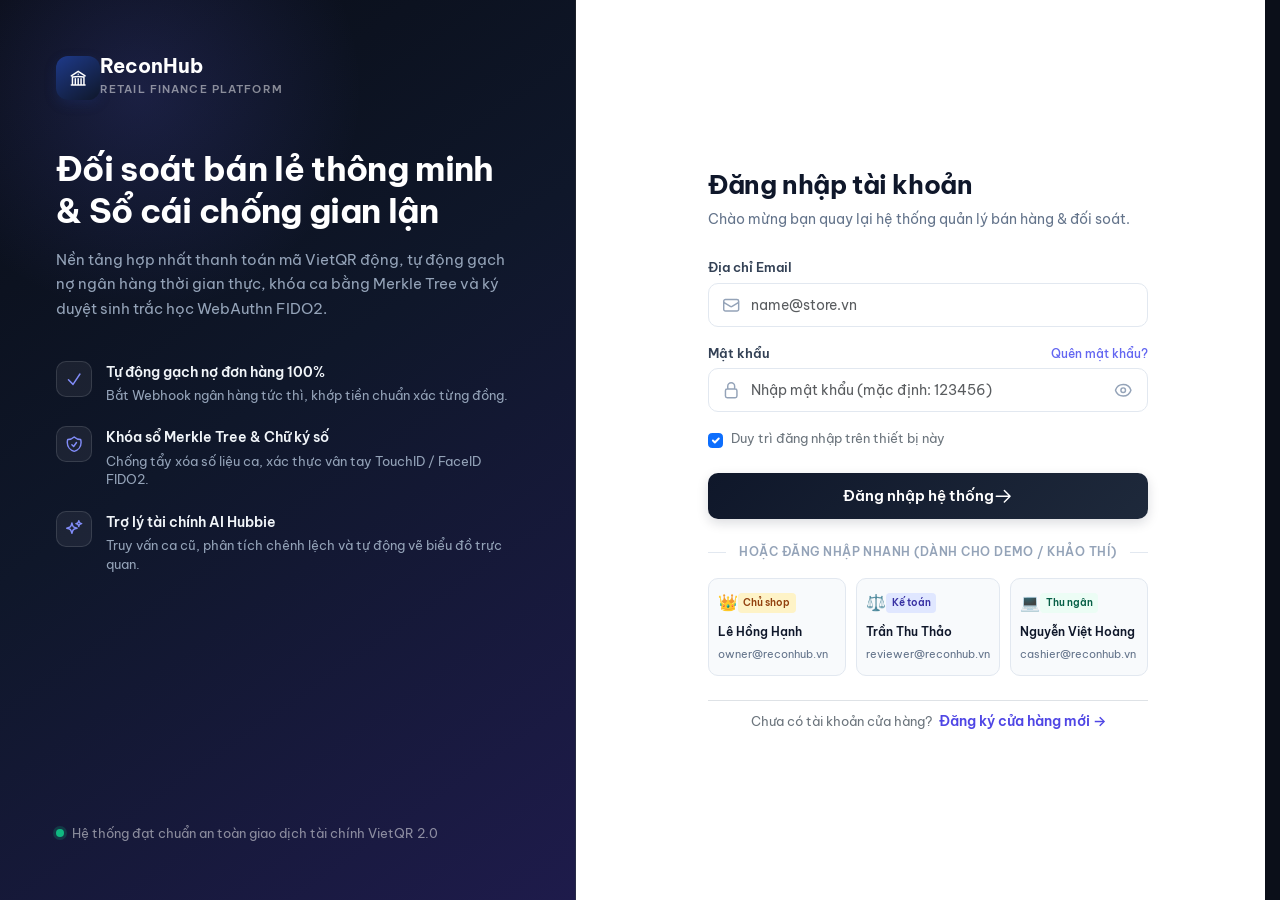
==== commit 50ca61ca: "fix: bo sung day du giao dien login, register va toan bo frontend" ====
--- a/frontend/archive.html
+++ b/frontend/archive.html
@@ -1,6 +1,13 @@
 <!DOCTYPE html>
 <html lang="vi">
 <head>
+    <!-- Kiểm tra phiên đăng nhập tức thì (Auth Guard) -->
+    <script>
+        if (!localStorage.getItem("reconhub_token")) {
+            window.location.replace("login.html");
+        }
+    </script>
+
     <meta charset="UTF-8">
     <meta name="viewport" content="width=device-width, initial-scale=1.0">
     <title>Kho Lưu Trữ Ca Bán Hàng — VietQR ReconHub</title>
@@ -8,7 +15,7 @@
     <link rel="preconnect" href="https://fonts.gstatic.com" crossorigin>
     <link href="https://fonts.googleapis.com/css2?family=Be+Vietnam+Pro:wght@400;500;600;700&family=JetBrains+Mono:wght@500;600;700&display=swap" rel="stylesheet">
     <link href="https://cdn.jsdelivr.net/npm/bootstrap@5.3.3/dist/css/bootstrap.min.css" rel="stylesheet">
-    <link href="css/styles.css" rel="stylesheet">
+    <link href="css/styles.css?v=20261030_v2" rel="stylesheet">
 </head>
 <body>
 
@@ -161,7 +168,7 @@
 
     <script src="https://cdn.jsdelivr.net/npm/bootstrap@5.3.3/dist/js/bootstrap.bundle.min.js"></script>
     <script src="https://cdnjs.cloudflare.com/ajax/libs/gsap/3.12.5/gsap.min.js"></script>
-    <script src="js/api.js"></script>
+    <script src="js/api.js?v=20261030_v2"></script>
     <script src="js/archive.js"></script>
     <script>
         document.addEventListener("DOMContentLoaded", () => {
--- a/frontend/css/styles.css
+++ b/frontend/css/styles.css
@@ -1,4412 +1,4422 @@
-@import url('https://fonts.googleapis.com/css2?family=Be+Vietnam+Pro:ital,wght@0,400;0,500;0,600;0,700;1,400&family=Inter:wght@400;500;600;700&display=swap');-
--
-/* ==========================================================================-
-   1. BIẾN HỆ THỐNG & CÀI ĐẶT GỐC (VARIABLES & RESET)-
-   ========================================================================== */-
-:root {-
-    --fp-bg-base: #f8fafc;-
-    --fp-bg-soft: #e2e8f0;-
-    --fp-bg-card: #ffffff;-
--
-    --fp-primary: #2563eb;-
-    --fp-primary-hover: #1d4ed8;-
-    --fp-primary-soft: #eff6ff;-
-    --fp-dark: #0f172a;-
--
-    --fp-text-primary: #0f172a;-
-    --fp-text-secondary: #475569;-
-    --fp-text-muted: #64748b;-
--
-    --fp-border: #e2e8f0;-
-    --fp-border-strong: #cbd5e1;-
--
-    --fp-success: #059669;-
-    --fp-success-soft: #ecfdf5;-
-    --fp-success-border: #a7f3d0;-
--
-    --fp-warning: #d97706;-
-    --fp-warning-soft: #fffbeb;-
-    --fp-warning-border: #fde68a;-
--
-    --fp-danger: #e11d48;-
-    --fp-danger-soft: #fff1f2;-
-    --fp-danger-border: #fecdd3;-
--
-    --fp-info: #0284c7;-
--
-    --fp-radius-sm: 10px;-
-    --fp-radius-md: 14px;-
-    --fp-radius-lg: 18px;-
-    --fp-radius-pill: 9999px;-
--
-    --fp-shadow-xs: 0 1px 3px rgba(15, 23, 42, 0.05);-
-    --fp-shadow-sm: 0 4px 16px rgba(15, 23, 42, 0.06);-
-    --fp-shadow-md: 0 10px 25px rgba(37, 99, 235, 0.1);-
-}-
--
-*, *::before, *::after {-
-    box-sizing: border-box;-
-}-
--
-html {-
-    overflow-y: scroll;-
-    scrollbar-gutter: stable;-
-}-
--
-body {-
-    font-family: 'Be Vietnam Pro', 'Inter', -apple-system, BlinkMacSystemFont, 'Segoe UI', sans-serif;-
-    font-size: 0.94rem;-
-    color: var(--fp-text-primary);-
-    background-color: var(--fp-bg-base);-
-    line-height: 1.6;-
-    margin: 0;-
-    min-height: 100vh;-
-    display: flex;-
-    flex-direction: column;-
-    -webkit-font-smoothing: antialiased;-
-}-
--
-h1, h2, h3, h4, h5, h6 {-
-    font-family: 'Be Vietnam Pro', 'Inter', sans-serif;-
-    font-weight: 700;-
-    color: var(--fp-text-primary);-
-    line-height: 1.35;-
-}-
--
-.font-numeric {-
-    font-family: 'Inter', 'Be Vietnam Pro', sans-serif;-
-    font-variant-numeric: tabular-nums;-
-}-
--
-.hi-icon {-
-    width: 1.15rem;-
-    height: 1.15rem;-
-    stroke: currentColor;-
-    stroke-width: 1.9;-
-    fill: none;-
-    stroke-linecap: round;-
-    stroke-linejoin: round;-
-    flex-shrink: 0;-
-    vertical-align: middle;-
-}-
--
-.hi-icon-sm {-
-    width: 0.98rem;-
-    height: 0.98rem;-
-}-
--
-/* ==========================================================================-
-   2. BỐ CỤC KHUNG ỨNG DỤNG & CHUYỂN TRANG (APP SHELL & VIEW TRANSITIONS)-
-   ========================================================================== */-
-@view-transition {-
-    navigation: auto;-
-}-
--
-::view-transition-old(root),-
-::view-transition-new(root) {-
-    animation-duration: 0.16s;-
-    animation-timing-function: cubic-bezier(0.22, 1, 0.36, 1);-
-}-
--
-@keyframes reconSmoothFadeIn {-
-    from {-
-        opacity: 0;-
-        transform: translate3d(0, 6px, 0);-
-    }-
-    to {-
-        opacity: 1;-
-        transform: translate3d(0, 0, 0);-
-    }-
-}-
--
-main {-
-    flex: 1 0 auto;-
-}-
--
-main.py-4 {-
-    padding-top: 1.75rem !important;-
-    padding-bottom: 2.5rem !important;-
-    animation: reconSmoothFadeIn 0.2s cubic-bezier(0.22, 1, 0.36, 1) forwards;-
-    will-change: opacity, transform;-
-}-
--
-[data-gsap="card"] {-
-    opacity: 1 !important;-
-    visibility: visible !important;-
-    transform: none !important;-
-}-
--
-#app-footer {-
-    margin-top: auto;-
-    width: 100%;-
-}-
--
-#app-footer footer,-
-.app-main-footer {-
-    margin-left: 0 !important;-
-    width: 100% !important;-
-    box-sizing: border-box !important;-
-}-
--
-.shift-page-wrapper,-
-.app-shell-container,-
-main > .container,-
-footer .container {-
-    width: 100% !important;-
-    max-width: 1160px !important;-
-    margin-left: auto !important;-
-    margin-right: auto !important;-
-    padding-left: 1.25rem !important;-
-    padding-right: 1.25rem !important;-
-    box-sizing: border-box !important;-
-}-
--
-/* ==========================================================================-
-   3. THANH ĐIỀU HƯỚNG SIDEBAR DỌC BÊN TRÁI (LEFT SIDEBAR NAVIGATION)-
-   ========================================================================== */-
-#app-navbar {-
-    view-transition-name: site-sidebar;-
-}-
--
-.app-sidebar {-
-    background-color: #ffffff;-
-    border-right: 1px solid #e2e8f0;-
-    display: flex;-
-    flex-direction: column;-
-    justify-content: space-between;-
-    box-sizing: border-box;-
-    width: 210px;-
-    padding: 1rem 0.75rem;-
-}-
--
-.sidebar-header {-
-    display: flex;-
-    align-items: center;-
-    justify-content: space-between;-
-    padding-bottom: 0.85rem;-
-    margin-bottom: 0.5rem;-
-    border-bottom: 1px solid #f1f5f9;-
-}-
--
-.sidebar-brand {-
-    display: flex;-
-    align-items: center;-
-    gap: 0.75rem;-
-}-
--
-.modern-brand-logo {-
-    width: 34px;-
-    height: 34px;-
-    border-radius: 10px;-
-    background: linear-gradient(145deg, #1e3a8a 0%, #0f172a 100%);-
-    color: #ffffff;-
-    display: inline-flex;-
-    align-items: center;-
-    justify-content: center;-
-    flex-shrink: 0;-
-    box-shadow: 0 4px 12px rgba(30, 58, 138, 0.25);-
-}-
--
-.sidebar-brand-text {-
-    display: flex;-
-    flex-direction: column;-
-}-
--
-.sidebar-nav-section {-
-    flex: 1;-
-    overflow-y: auto;-
-    padding-top: 0.25rem;-
-}-
--
-.sidebar-section-label {-
-    font-size: 0.65rem;-
-    font-weight: 700;-
-    color: #94a3b8;-
-    letter-spacing: 0.08em;-
-    text-transform: uppercase;-
-    padding: 0 0.4rem 0.4rem 0.4rem;-
-}-
--
-.sidebar-nav {-
-    display: flex;-
-    flex-direction: column;-
-    gap: 0.2rem;-
-}-
--
-.sidebar-nav-tab {-
-    display: flex;-
-    align-items: center;-
-    gap: 0.6rem;-
-    padding: 0.5rem 0.65rem;-
-    border-radius: 10px;-
-    color: #64748b;-
-    text-decoration: none;-
-    font-size: 0.85rem;-
-    font-weight: 500;-
-    transition: all 0.15s ease;-
-    position: relative;-
-}-
--
-.sidebar-nav-tab .hi-icon {-
-    width: 20px;-
-    height: 20px;-
-    color: #94a3b8;-
-    transition: color 0.15s ease;-
-    flex-shrink: 0;-
-}-
--
-.sidebar-nav-tab:hover {-
-    color: #0f172a;-
-    background-color: #f8fafc;-
-}-
--
-.sidebar-nav-tab:hover .hi-icon {-
-    color: #0f172a;-
-}-
--
-.sidebar-nav-tab.active {-
-    color: #1e40af;-
-    background-color: #eff6ff;-
-    font-weight: 600;-
-}-
--
-.sidebar-nav-tab.active .hi-icon {-
-    color: #2563eb;-
-}-
--
-.sidebar-nav-tab.active::before {-
-    content: "";-
-    position: absolute;-
-    left: 0;-
-    top: 6px;-
-    bottom: 6px;-
-    width: 3.5px;-
-    background: #2563eb;-
-    border-radius: 0 4px 4px 0;-
-}-
--
-.sidebar-nav-text {-
-    line-height: 1.2;-
-}-
--
-.sidebar-footer {-
-    padding-top: 0.75rem;-
-    border-top: 1px solid #f1f5f9;-
-    display: flex;-
-    flex-direction: column;-
-    gap: 0.5rem;-
-    margin-top: auto;-
-}-
--
-.sidebar-role-panel {-
-    background-color: #f8fafc;-
-    border: 1px solid #e2e8f0;-
-    border-radius: 12px;-
-    padding: 0.5rem 0.6rem;-
-}-
--
-.sidebar-role-label {-
-    font-size: 0.65rem;-
-    font-weight: 700;-
-    color: #64748b;-
-    letter-spacing: 0.08em;-
-    text-transform: uppercase;-
-}-
--
-.btn-sidebar-reset {-
-    width: 22px;-
-    height: 22px;-
-    border-radius: 6px;-
-    border: 1px solid #cbd5e1;-
-    background: #ffffff;-
-    color: #64748b;-
-    font-size: 0.78rem;-
-    display: inline-flex;-
-    align-items: center;-
-    justify-content: center;-
-    cursor: pointer;-
-    line-height: 1;-
-    transition: all 0.15s ease;-
-}-
--
-.btn-sidebar-reset:hover {-
-    background: #f1f5f9;-
-    color: #0f172a;-
-}-
--
-.sidebar-role-select {-
-    height: 32px;-
-    border-radius: 8px;-
-    border: 1px solid #cbd5e1;-
-    background-color: #ffffff;-
-    color: #0f172a;-
-    font-size: 0.8rem;-
-    font-weight: 600;-
-    padding: 0.25rem 1.75rem 0.25rem 0.65rem;-
-    box-shadow: 0 1px 2px rgba(15, 23, 42, 0.04);-
-}-
--
-.sidebar-system-status {-
-    display: flex;-
-    align-items: center;-
-    gap: 0.5rem;-
-    font-size: 0.74rem;-
-    color: #64748b;-
-    padding: 0 0.25rem;-
-}-
--
-.status-dot-pulse {-
-    width: 8px;-
-    height: 8px;-
-    border-radius: 50%;-
-    background-color: #10b981;-
-    box-shadow: 0 0 0 3px rgba(16, 185, 129, 0.2);-
-    display: inline-block;-
-    flex-shrink: 0;-
-}-
--
-@media (min-width: 992px) {-
-    #app-navbar {-
-        width: 210px;-
-        position: fixed;-
-        top: 0;-
-        left: 0;-
-        bottom: 0;-
-        height: 100vh;-
-        z-index: 1040;-
-    }-
--
-    .app-sidebar {-
-        height: 100vh;-
-        position: fixed;-
-        top: 0;-
-        left: 0;-
-        bottom: 0;-
-        z-index: 1040;-
-    }-
--
-    body {-
-        padding-left: 210px;-
-    }-
--
-    main,-
-    #app-footer {-
-        margin-left: 0;-
-        width: 100%;-
-        max-width: 100%;-
-        box-sizing: border-box;-
-    }-
-}-
--
-@media (max-width: 991.98px) {-
-    #app-navbar {-
-        position: static;-
-        width: 100%;-
-        height: auto;-
-    }-
--
-    .app-sidebar {-
-        position: fixed;-
-        top: 0;-
-        left: 0;-
-        bottom: 0;-
-        width: 240px;-
-        height: 100vh;-
-        z-index: 1050;-
-        transform: translateX(-100%);-
-        transition: transform 0.25s cubic-bezier(0.4, 0, 0.2, 1);-
-        box-shadow: none;-
-    }-
--
-    .app-sidebar.show-sidebar {-
-        transform: translateX(0);-
-        box-shadow: 0 20px 25px -5px rgba(0, 0, 0, 0.15);-
-    }-
--
-    .sidebar-backdrop {-
-        position: fixed;-
-        top: 0;-
-        left: 0;-
-        right: 0;-
-        bottom: 0;-
-        background: rgba(15, 23, 42, 0.45);-
-        z-index: 1045;-
-        opacity: 0;-
-        pointer-events: none;-
-        transition: opacity 0.2s ease;-
-    }-
--
-    .sidebar-backdrop.show {-
-        opacity: 1;-
-        pointer-events: auto;-
-    }-
--
-    .mobile-topbar {-
-        height: 58px;-
-        background: #ffffff;-
-        border-bottom: 1px solid #e2e8f0;-
-        display: flex;-
-        align-items: center;-
-        justify-content: space-between;-
-        padding: 0 1rem;-
-        position: sticky;-
-        top: 0;-
-        z-index: 1030;-
-    }-
--
-    main,-
-    #app-footer {-
-        margin-left: 0;-
-        width: 100%;-
-        max-width: 100%;-
-    }-
-}-
--
-/* ==========================================================================-
-   4. THÀNH PHẦN DÙNG CHUNG (BUTTONS, BADGES, TOAST, QR, FLATPICKR)-
-   ========================================================================== */-
-.btn-fp-dark,-
-.btn-fp-primary {-
-    background: linear-gradient(135deg, #2563eb 0%, #1d4ed8 100%);-
-    color: #ffffff;-
-    border: 1px solid #1d4ed8;-
-    border-radius: var(--fp-radius-sm);-
-    padding: 0.6rem 1.25rem;-
-    font-size: 0.88rem;-
-    font-weight: 600;-
-    display: inline-flex;-
-    align-items: center;-
-    justify-content: center;-
-    gap: 0.5rem;-
-    text-decoration: none;-
-    box-shadow: 0 4px 12px rgba(37, 99, 235, 0.18);-
-    transition: all 0.2s ease;-
-}-
--
-.btn-fp-dark:hover,-
-.btn-fp-primary:hover {-
-    background: linear-gradient(135deg, #1d4ed8 0%, #1e40af 100%);-
-    color: #ffffff;-
-    transform: translateY(-1px);-
-}-
--
-.btn-fp-success {-
-    background: linear-gradient(135deg, #059669 0%, #047857 100%);-
-    color: #ffffff;-
-    border: 1px solid #047857;-
-    border-radius: var(--fp-radius-sm);-
-    padding: 0.65rem 1.35rem;-
-    font-size: 0.9rem;-
-    font-weight: 600;-
-    display: inline-flex;-
-    align-items: center;-
-    justify-content: center;-
-    gap: 0.5rem;-
-    text-decoration: none;-
-    box-shadow: 0 4px 14px rgba(5, 150, 105, 0.22);-
-    transition: all 0.2s ease;-
-}-
--
-.btn-fp-success:hover {-
-    background: linear-gradient(135deg, #047857 0%, #065f46 100%);-
-    color: #ffffff;-
-    transform: translateY(-1px);-
-}-
--
-.btn-fp-danger {-
-    background: linear-gradient(135deg, #e11d48 0%, #be123c 100%);-
-    color: #ffffff;-
-    border: 1px solid #be123c;-
-    border-radius: var(--fp-radius-sm);-
-    padding: 0.6rem 1.25rem;-
-    font-size: 0.88rem;-
-    font-weight: 600;-
-    display: inline-flex;-
-    align-items: center;-
-    justify-content: center;-
-    gap: 0.5rem;-
-    text-decoration: none;-
-    box-shadow: 0 4px 12px rgba(225, 29, 72, 0.2);-
-    transition: all 0.2s ease;-
-}-
--
-.btn-fp-danger:hover {-
-    background: linear-gradient(135deg, #be123c 0%, #9f1239 100%);-
-    color: #ffffff;-
-    transform: translateY(-1px);-
-}-
--
-.btn-fp-outline {-
-    background-color: #ffffff;-
-    color: var(--fp-text-primary);-
-    border: 1px solid var(--fp-border-strong);-
-    border-radius: var(--fp-radius-sm);-
-    padding: 0.56rem 1.1rem;-
-    font-size: 0.86rem;-
-    font-weight: 500;-
-    display: inline-flex;-
-    align-items: center;-
-    justify-content: center;-
-    gap: 0.45rem;-
-    text-decoration: none;-
-    transition: all 0.2s ease;-
-}-
--
-.btn-fp-outline:hover {-
-    border-color: var(--fp-primary);-
-    color: var(--fp-primary);-
-    background-color: var(--fp-primary-soft);-
-}-
--
-.fp-badge {-
-    display: inline-flex;-
-    align-items: center;-
-    gap: 0.35rem;-
-    padding: 0.3rem 0.72rem;-
-    border-radius: var(--fp-radius-pill);-
-    font-size: 0.76rem;-
-    font-weight: 600;-
-}-
--
-.fp-badge-success {-
-    background-color: var(--fp-success-soft);-
-    color: #065f46;-
-    border: 1px solid var(--fp-success-border);-
-}-
--
-.fp-badge-warning {-
-    background-color: var(--fp-warning-soft);-
-    color: #92400e;-
-    border: 1px solid var(--fp-warning-border);-
-}-
--
-.fp-badge-danger {-
-    background-color: var(--fp-danger-soft);-
-    color: #9f1239;-
-    border: 1px solid var(--fp-danger-border);-
-}-
--
-.fp-badge-neutral {-
-    background-color: #f1f5f9;-
-    color: #475569;-
-    border: 1px solid #cbd5e1;-
-}-
--
-.fp-badge-dark {-
-    background-color: var(--fp-primary-soft);-
-    color: #1d4ed8;-
-    border: 1px solid #bfdbfe;-
-}-
--
-.qr-frame-box {-
-    max-width: 250px;-
-    margin: 0 auto;-
-    padding: 0.85rem;-
-    background: #ffffff;-
-    border: 2px solid var(--fp-primary);-
-    border-radius: var(--fp-radius-md);-
-}-
--
-#toast-container {-
-    position: fixed;-
-    top: 76px;-
-    right: 20px;-
-    z-index: 9999;-
-    display: flex;-
-    flex-direction: column;-
-    gap: 0.5rem;-
-    max-width: 380px;-
-}-
--
-.flatpickr-calendar {-
-    font-family: 'Be Vietnam Pro', 'Inter', sans-serif;-
-    border-radius: 14px;-
-    box-shadow: 0 10px 30px rgba(15, 23, 42, 0.14);-
-    border: 1px solid #e2e8f0;-
-}-
--
-.flatpickr-day.selected,-
-.flatpickr-day.selected:hover {-
-    background: #1e3a8a;-
-    border-color: #1e3a8a;-
-}-
--
-.flatpickr-input.shift-input {-
-    background-color: #ffffff !important;-
-    cursor: pointer;-
-    font-size: 0.84rem;-
-    padding-left: 0.65rem;-
-    padding-right: 0.65rem;-
-}-
--
-.shift-list-header .btn-shift-refresh {-
-    white-space: nowrap !important;-
-    flex-shrink: 0;-
-    padding: 0 0.85rem !important;-
-}-
--
-.shift-list-header .d-flex.align-items-center.gap-2 {-
-    flex-wrap: nowrap !important;-
-}-
--
-/* ==========================================================================-
-   5. QUẢN LÝ CA BÁN HÀNG & KHO LƯU TRỮ (SHIFTS & ARCHIVE)-
-   ========================================================================== */-
-.shift-eyebrow {-
-    font-size: 0.72rem;-
-    font-weight: 700;-
-    text-transform: uppercase;-
-    letter-spacing: 0.08em;-
-    color: #475569;-
-    margin-bottom: 0.35rem;-
-}-
--
-.shift-main-title {-
-    font-size: 1.85rem;-
-    font-weight: 700;-
-    color: #0f172a;-
-    letter-spacing: -0.02em;-
-    margin-bottom: 0.35rem;-
-}-
--
-.shift-sub-title {-
-    font-size: 0.94rem;-
-    color: #64748b;-
-    margin-bottom: 1.75rem;-
-}-
--
-.shift-create-card {-
-    background: #ffffff;-
-    border: 1px solid #eef2f6;-
-    border-radius: 18px;-
-    box-shadow: 0 4px 20px rgba(15, 23, 42, 0.03);-
-    padding: 1.5rem 1.75rem;-
-}-
--
-.shift-create-card-header {-
-    display: flex;-
-    align-items: center;-
-    gap: 0.9rem;-
-    margin-bottom: 1.35rem;-
-}-
--
-.shift-create-icon-badge {-
-    width: 44px;-
-    height: 44px;-
-    border-radius: 12px;-
-    background: #eff6ff;-
-    color: #2563eb;-
-    display: flex;-
-    align-items: center;-
-    justify-content: center;-
-    font-size: 1.35rem;-
-    font-weight: 600;-
-    flex-shrink: 0;-
-}-
--
-.shift-input-label {-
-    font-size: 0.82rem;-
-    font-weight: 600;-
-    color: #334155;-
-    margin-bottom: 0.4rem;-
-    display: block;-
-}-
--
-.shift-input {-
-    height: 44px;-
-    border-radius: 10px;-
-    border: 1px solid #e2e8f0;-
-    font-size: 0.9rem;-
-    padding: 0.5rem 0.85rem;-
-    color: #0f172a;-
-    background-color: #ffffff;-
-    transition: all 0.18s ease;-
-}-
--
-.shift-input:focus {-
-    border-color: #2563eb;-
-    box-shadow: 0 0 0 3px rgba(37, 99, 235, 0.12);-
-    outline: none;-
-}-
--
-.shift-input-addon {-
-    height: 44px;-
-    border-top-right-radius: 10px !important;-
-    border-bottom-right-radius: 10px !important;-
-    background-color: #f8fafc;-
-    border: 1px solid #e2e8f0;-
-    border-left: none;-
-    color: #64748b;-
-    font-weight: 600;-
-    font-size: 0.88rem;-
-    padding: 0 0.85rem;-
-}-
--
-.btn-shift-create {-
-    height: 44px;-
-    background: linear-gradient(145deg, #1e3a8a 0%, #0f172a 100%);-
-    color: #ffffff;-
-    border: 1px solid #1e3a8a;-
-    border-radius: 10px;-
-    padding: 0 1.5rem;-
-    font-size: 0.9rem;-
-    font-weight: 600;-
-    display: inline-flex;-
-    align-items: center;-
-    justify-content: center;-
-    gap: 0.4rem;-
-    white-space: nowrap;-
-    transition: all 0.18s ease;-
-    box-shadow: 0 4px 14px rgba(30, 58, 138, 0.22);-
-}-
--
-.btn-shift-create:hover {-
-    background: linear-gradient(145deg, #2563eb 0%, #1e3a8a 100%);-
-    color: #ffffff;-
-    border-color: #2563eb;-
-    transform: translateY(-1px);-
-    box-shadow: 0 6px 18px rgba(30, 58, 138, 0.32);-
-}-
--
-.shift-list-header {-
-    display: flex;-
-    flex-wrap: wrap;-
-    align-items: center;-
-    justify-content: space-between;-
-    gap: 1rem;-
-    margin-top: 2rem;-
-    margin-bottom: 1.25rem;-
-}-
--
-.shift-list-title {-
-    font-size: 1.18rem;-
-    font-weight: 700;-
-    color: #0f172a;-
-    margin-bottom: 0.2rem;-
-}-
--
-.shift-list-subtitle {-
-    font-size: 0.84rem;-
-    color: #64748b;-
-}-
--
-.shift-filter-select {-
-    height: 42px;-
-    border-radius: 10px;-
-    border: 1px solid #e2e8f0;-
-    font-size: 0.85rem;-
-    font-weight: 500;-
-    color: #334155;-
-    background-color: #ffffff;-
-    padding: 0.45rem 2.2rem 0.45rem 0.95rem;-
-    cursor: pointer;-
-    min-width: 170px;-
-    box-shadow: 0 1px 3px rgba(15, 23, 42, 0.04);-
-}-
--
-.shift-filter-select:focus {-
-    border-color: #2563eb;-
-    outline: none;-
-    box-shadow: 0 0 0 3px rgba(37, 99, 235, 0.12);-
-}-
--
-.btn-shift-refresh {-
-    height: 42px;-
-    border-radius: 10px;-
-    border: 1px solid #e2e8f0;-
-    background-color: #ffffff;-
-    color: #475569;-
-    font-size: 0.85rem;-
-    font-weight: 500;-
-    padding: 0 0.9rem;-
-    display: inline-flex;-
-    align-items: center;-
-    gap: 0.4rem;-
-    transition: all 0.18s ease;-
-}-
--
-.btn-shift-refresh:hover {-
-    background-color: #f8fafc;-
-    color: #0f172a;-
-    border-color: #cbd5e1;-
-}-
--
-.shift-card,-
-.shift-item-card,-
-[class*="shift"] {-
-    min-width: 0;-
-}-
--
-.shift-row-card {-
-    background: #ffffff;-
-    border: 1px solid #eef2f6;-
-    border-radius: 16px;-
-    box-shadow: 0 2px 10px rgba(15, 23, 42, 0.03);-
-    padding: 1.25rem 1.6rem;-
-    display: grid;-
-    grid-template-columns: 2.3fr 1.3fr 1fr 1.4fr auto;-
-    align-items: center;-
-    gap: 1.5rem;-
-    transition: all 0.2s ease;-
-    position: relative;-
-    overflow: hidden;-
-}-
--
-.shift-row-card:hover {-
-    box-shadow: 0 6px 20px rgba(15, 23, 42, 0.06);-
-    transform: translateY(-1px);-
-}-
--
-.shift-row-card.is-open {-
-    border-left: 4.5px solid #10b981;-
-}-
--
-.shift-row-card.is-closed {-
-    border-left: 4.5px solid #e2e8f0;-
-}-
--
-.shift-col-info {-
-    display: flex;-
-    align-items: center;-
-    gap: 0.95rem;-
-    min-width: 0;-
-    overflow: hidden;-
-}-
--
-.shift-col-info > div:last-child {-
-    flex: 1 1 0%;-
-    min-width: 0;-
-    overflow: hidden;-
-}-
--
-.shift-icon-box {-
-    width: 44px;-
-    height: 44px;-
-    border-radius: 12px;-
-    display: flex;-
-    align-items: center;-
-    justify-content: center;-
-    flex-shrink: 0;-
-}-
--
-.shift-icon-box.is-open {-
-    background: #ecfdf5;-
-    color: #10b981;-
-}-
--
-.shift-icon-box.is-closed {-
-    background: #f1f5f9;-
-    color: #64748b;-
-}-
--
-.shift-name {-
-    font-size: 1.05rem;-
-    font-weight: 700;-
-    color: #0f172a;-
-    line-height: 1.35;-
-    white-space: normal;-
-    word-break: break-word;-
-    display: -webkit-box;-
-    -webkit-line-clamp: 2;-
-    -webkit-box-orient: vertical;-
-    overflow: hidden;-
-}-
--
-.shift-status-pill {-
-    display: inline-flex;-
-    align-items: center;-
-    gap: 0.35rem;-
-    border-radius: 9999px;-
-    font-size: 0.74rem;-
-    font-weight: 600;-
-    padding: 0.2rem 0.65rem;-
-    flex-shrink: 0;-
-}-
--
-.shift-status-pill.is-open {-
-    background: #dcfce7;-
-    color: #15803d;-
-}-
--
-.shift-status-pill.is-closed {-
-    background: #f1f5f9;-
-    color: #64748b;-
-}-
--
-.shift-code-time {-
-    font-size: 0.8rem;-
-    color: #64748b;-
-    margin-top: 0.2rem;-
-    white-space: nowrap;-
-    overflow: hidden;-
-    text-overflow: ellipsis;-
-}-
--
-.shift-col-metric {-
-    min-width: 0;-
-}-
--
-.shift-metric-label {-
-    font-size: 0.75rem;-
-    color: #64748b;-
-    margin-bottom: 0.2rem;-
-    display: block;-
-    font-weight: 500;-
-}-
--
-.shift-metric-value {-
-    font-size: 1.02rem;-
-    font-weight: 700;-
-    color: #0f172a;-
-    line-height: 1.25;-
-}-
--
-.shift-metric-sub {-
-    font-size: 0.75rem;-
-    color: #64748b;-
-    margin-top: 0.15rem;-
-    display: block;-
-}-
--
-.shift-col-progress {-
-    min-width: 120px;-
-}-
--
-.shift-progress-percent {-
-    font-size: 0.78rem;-
-    font-weight: 600;-
-    color: #0f172a;-
-}-
--
-.shift-progress-track {-
-    width: 100%;-
-    height: 6px;-
-    background: #f1f5f9;-
-    border-radius: 9999px;-
-    overflow: hidden;-
-}-
--
-.shift-progress-fill {-
-    height: 100%;-
-    background: #10b981;-
-    border-radius: 9999px;-
-    transition: width 0.3s ease;-
-}-
--
-.shift-col-actions {-
-    display: flex;-
-    align-items: center;-
-    gap: 0.6rem;-
-    flex-shrink: 0;-
-}-
--
-.btn-shift-action-pos {-
-    background: #ffffff;-
-    color: #0f172a;-
-    border: 1px solid #e2e8f0;-
-    border-radius: 10px;-
-    padding: 0.5rem 1rem;-
-    font-size: 0.84rem;-
-    font-weight: 600;-
-    text-decoration: none;-
-    display: inline-flex;-
-    align-items: center;-
-    gap: 0.4rem;-
-    white-space: nowrap;-
-    transition: all 0.18s ease;-
-}-
--
-.btn-shift-action-pos:hover {-
-    background: #f8fafc;-
-    border-color: #cbd5e1;-
-    color: #0f172a;-
-    transform: translateY(-1px);-
-}-
--
-.btn-shift-action-close {-
-    background: #e11d48;-
-    color: #ffffff;-
-    border: 1px solid #e11d48;-
-    border-radius: 10px;-
-    padding: 0.5rem 1rem;-
-    font-size: 0.84rem;-
-    font-weight: 600;-
-    display: inline-flex;-
-    align-items: center;-
-    gap: 0.4rem;-
-    white-space: nowrap;-
-    transition: all 0.18s ease;-
-    box-shadow: 0 2px 8px rgba(225, 29, 72, 0.18);-
-}-
--
-.btn-shift-action-close:hover {-
-    background: #be123c;-
-    border-color: #be123c;-
-    color: #ffffff;-
-    transform: translateY(-1px);-
-    box-shadow: 0 4px 12px rgba(225, 29, 72, 0.25);-
-}-
--
-.btn-shift-action-detail {-
-    background: #ffffff;-
-    color: #475569;-
-    border: 1px solid #e2e8f0;-
-    border-radius: 10px;-
-    padding: 0.5rem 0.85rem;-
-    font-size: 0.82rem;-
-    font-weight: 500;-
-    text-decoration: none;-
-    display: inline-flex;-
-    align-items: center;-
-    gap: 0.35rem;-
-    white-space: nowrap;-
-    transition: all 0.18s ease;-
-}-
--
-.btn-shift-action-detail:hover {-
-    background: #f8fafc;-
-    border-color: #cbd5e1;-
-    color: #0f172a;-
-}-
--
-.btn-shift-action-archive {-
-    background: #f8fafc;-
-    color: #475569;-
-    border: 1px solid #cbd5e1;-
-    border-radius: 10px;-
-    padding: 0.5rem 0.85rem;-
-    font-size: 0.84rem;-
-    font-weight: 600;-
-    display: inline-flex;-
-    align-items: center;-
-    gap: 0.35rem;-
-    white-space: nowrap;-
-    text-decoration: none;-
-    transition: all 0.18s ease;-
-    cursor: pointer;-
-}-
--
-.btn-shift-action-archive:hover {-
-    background: #0f172a;-
-    color: #ffffff;-
-    border-color: #0f172a;-
-    box-shadow: 0 4px 12px rgba(15, 23, 42, 0.15);-
-}-
--
-@media (max-width: 1199.98px) {-
-    .shift-row-card {-
-        grid-template-columns: 2fr 1.2fr 1fr 1.2fr auto;-
-        gap: 1rem;-
-        padding: 1.15rem 1.25rem;-
-    }-
-}-
--
-@media (max-width: 991.98px) {-
-    .shift-row-card {-
-        grid-template-columns: 1fr 1fr;-
-        gap: 1.25rem;-
-    }-
-    .shift-col-info {-
-        grid-column: 1 / -1;-
-    }-
-    .shift-col-actions {-
-        grid-column: 1 / -1;-
-        justify-content: flex-end;-
-    }-
-}-
--
-@media (max-width: 575.98px) {-
-    .shift-row-card {-
-        grid-template-columns: 1fr;-
-        gap: 1rem;-
-    }-
-    .shift-col-actions {-
-        justify-content: stretch;-
-        flex-direction: column;-
-    }-
-    .shift-col-actions a,-
-    .shift-col-actions button {-
-        width: 100%;-
-        justify-content: center;-
-    }-
-}-
--
-/* ==========================================================================-
-   6. QUẦY THU NGÂN (POS)-
-   ========================================================================== */-
-.pos-amount-input {-
-    height: 48px !important;-
-    font-size: 1.5rem !important;-
-    font-weight: 700 !important;-
-    color: #0f172a !important;-
-    border-radius: 10px 0 0 10px !important;-
-    border: 1px solid #e2e8f0 !important;-
-    padding: 0.4rem 0.85rem !important;-
-}-
--
-.pos-amount-input:focus {-
-    border-color: #2563eb !important;-
-    box-shadow: 0 0 0 3px rgba(37, 99, 235, 0.12) !important;-
-    outline: none;-
-}-
--
-.pos-quick-btn {-
-    background-color: #f8fafc;-
-    border: 1px solid #e2e8f0;-
-    color: #475569;-
-    font-size: 0.8rem;-
-    font-weight: 600;-
-    padding: 0.25rem 0.65rem;-
-    border-radius: 8px;-
-    cursor: pointer;-
-    transition: all 0.15s ease;-
-}-
--
-.pos-quick-btn:hover {-
-    background-color: #eff6ff;-
-    color: #2563eb;-
-    border-color: #bfdbfe;-
-    transform: translateY(-1px);-
-}-
--
-.btn-pos-create {-
-    height: 46px;-
-    background: linear-gradient(145deg, #1e3a8a 0%, #0f172a 100%);-
-    color: #ffffff;-
-    border: 1px solid #1e3a8a;-
-    border-radius: 10px;-
-    font-weight: 600;-
-    font-size: 0.92rem;-
-    display: inline-flex;-
-    align-items: center;-
-    justify-content: center;-
-    gap: 0.45rem;-
-    transition: all 0.18s ease;-
-    box-shadow: 0 4px 14px rgba(30, 58, 138, 0.22);-
-}-
--
-.btn-pos-create:hover {-
-    background: linear-gradient(145deg, #2563eb 0%, #1e3a8a 100%);-
-    color: #ffffff;-
-    border-color: #2563eb;-
-    transform: translateY(-1px);-
-    box-shadow: 0 6px 18px rgba(30, 58, 138, 0.32);-
-}-
--
-.btn-pos-create:disabled {-
-    opacity: 0.6;-
-    cursor: not-allowed;-
-    transform: none !important;-
-    box-shadow: none !important;-
-}-
--
-.pos-toggle-switch {-
-    width: 44px !important;-
-    height: 24px !important;-
-    cursor: pointer;-
-    background-color: #cbd5e1;-
-    border: none;-
-    transition: background-color 0.2s ease;-
-}-
--
-.pos-toggle-switch:checked {-
-    background-color: #10b981 !important;-
-}-
--
-.pos-tts-box {-
-    background: #f8fafc;-
-    border: 1px solid #eef2f6;-
-    border-radius: 14px;-
-    padding: 1rem 1.15rem;-
-}-
--
-.pos-tts-quote {-
-    font-size: 0.85rem;-
-    font-weight: 500;-
-    color: #1e293b;-
-    line-height: 1.5;-
-    font-style: italic;-
-}-
--
-.pos-tts-time {-
-    font-size: 0.74rem;-
-    color: #64748b;-
-}-
--
-.pos-filter-select {-
-    width: auto !important;-
-    min-width: 140px;-
-    height: 38px;-
-    border-radius: 10px;-
-    border: 1px solid #e2e8f0;-
-    font-size: 0.84rem;-
-    background-color: #ffffff;-
-    color: #334155;-
-    padding: 0.35rem 1.8rem 0.35rem 0.75rem;-
-    cursor: pointer;-
-    box-shadow: 0 1px 2px rgba(15, 23, 42, 0.04);-
-}-
--
-.pos-filter-select:focus {-
-    border-color: #2563eb;-
-    outline: none;-
-    box-shadow: 0 0 0 3px rgba(37, 99, 235, 0.12);-
-}-
--
-.pos-search-wrapper {-
-    position: relative;-
-    display: inline-flex;-
-    align-items: center;-
-}-
--
-.pos-search-icon {-
-    position: absolute;-
-    left: 10px;-
-    color: #94a3b8;-
-    pointer-events: none;-
-    width: 15px;-
-    height: 15px;-
-}-
--
-.pos-search-input {-
-    height: 38px;-
-    border-radius: 10px;-
-    border: 1px solid #e2e8f0;-
-    font-size: 0.84rem;-
-    padding-left: 32px;-
-    width: 175px;-
-    background-color: #ffffff;-
-    box-shadow: 0 1px 2px rgba(15, 23, 42, 0.04);-
-}-
--
-.pos-search-input:focus {-
-    border-color: #2563eb;-
-    outline: none;-
-    box-shadow: 0 0 0 3px rgba(37, 99, 235, 0.12);-
-}-
--
-.pos-kpi-summary-row {-
-    display: grid;-
-    grid-template-columns: repeat(4, 1fr);-
-    background: #f8fafc;-
-    border: 1px solid #eef2f6;-
-    border-radius: 14px;-
-    padding: 0.9rem 1.25rem;-
-    gap: 1rem;-
-}-
--
-.pos-kpi-item {-
-    display: flex;-
-    flex-direction: column;-
-    gap: 0.2rem;-
-}-
--
-.pos-kpi-label {-
-    font-size: 0.75rem;-
-    color: #64748b;-
-    font-weight: 500;-
-}-
--
-.pos-kpi-val {-
-    font-size: 1.05rem;-
-    font-weight: 700;-
-    line-height: 1.2;-
-}-
--
-.pos-kpi-count {-
-    font-size: 0.75rem;-
-    font-weight: 400;-
-    color: #64748b;-
-}-
--
-.pos-modern-table {-
-    width: 100%;-
-    border-collapse: separate;-
-    border-spacing: 0;-
-}-
--
-.pos-modern-table thead th {-
-    background-color: #ffffff;-
-    color: #64748b;-
-    font-weight: 700;-
-    font-size: 0.74rem;-
-    letter-spacing: 0.04em;-
-    text-transform: uppercase;-
-    padding: 0.75rem 0.85rem;-
-    border-bottom: 1.5px solid #eef2f6;-
-}-
--
-.pos-modern-table tbody td {-
-    padding: 0.95rem 0.85rem;-
-    vertical-align: middle;-
-    border-bottom: 1px solid #f1f5f9;-
-    font-size: 0.88rem;-
-    background-color: #ffffff;-
-}-
--
-.pos-modern-table tbody tr:hover td {-
-    background-color: #f8fafc;-
-}-
--
-.btn-pos-receipt,-
-.btn-pos-qr {-
-    background: #ffffff;-
-    color: #0f172a;-
-    border: 1px solid #e2e8f0;-
-    border-radius: 8px;-
-    padding: 0.35rem 0.75rem;-
-    font-size: 0.82rem;-
-    font-weight: 600;-
-    text-decoration: none;-
-    display: inline-flex;-
-    align-items: center;-
-    gap: 0.35rem;-
-    white-space: nowrap;-
-    transition: all 0.15s ease;-
-    cursor: pointer;-
-}-
--
-.btn-pos-receipt:hover,-
-.btn-pos-qr:hover {-
-    background: #f8fafc;-
-    color: #0f172a;-
-    border-color: #cbd5e1;-
-    transform: translateY(-1px);-
-}-
--
-.pos-status-pill {-
-    display: inline-flex;-
-    align-items: center;-
-    justify-content: center;-
-    border-radius: 9999px;-
-    font-size: 0.75rem;-
-    font-weight: 600;-
-    padding: 0.22rem 0.75rem;-
-    white-space: nowrap;-
-}-
--
-.pos-status-paid {-
-    background-color: #dcfce7;-
-    color: #15803d;-
-}-
--
-.pos-status-partial {-
-    background-color: #fef3c7;-
-    color: #b45309;-
-}-
--
-.pos-status-unpaid {-
-    background-color: #eff6ff;-
-    color: #1d4ed8;-
-}-
--
-.pos-status-cancelled {-
-    background-color: #ffe4e6;-
-    color: #e11d48;-
-}-
--
-@media (max-width: 991.98px) {-
-    .pos-kpi-summary-row {-
-        grid-template-columns: repeat(2, 1fr);-
-    }-
-}-
--
-@media (max-width: 575.98px) {-
-    .pos-kpi-summary-row {-
-        grid-template-columns: 1fr;-
-    }-
-}-
--
-/* ==========================================================================-
-   7. CỔNG THANH TOÁN MÔ PHỎNG (BANK SIMULATOR)-
-   ========================================================================== */-
-.sim-bank-account-box {-
-    background: #f8fafc;-
-    border: 1px solid #eef2f6;-
-    border-radius: 14px;-
-    padding: 0.95rem 1.15rem;-
-}-
--
-.sim-bank-avatar {-
-    width: 44px;-
-    height: 44px;-
-    border-radius: 50%;-
-    background: #1e3a8a;-
-    color: #ffffff;-
-    font-size: 0.9rem;-
-    font-weight: 700;-
-    display: flex;-
-    align-items: center;-
-    justify-content: center;-
-    flex-shrink: 0;-
-    box-shadow: 0 2px 6px rgba(30, 58, 138, 0.2);-
-}-
--
-.sim-bank-label {-
-    font-size: 0.72rem;-
-    color: #64748b;-
-    margin-bottom: 0.15rem;-
-}-
--
-.sim-bank-name {-
-    font-size: 0.92rem;-
-    font-weight: 700;-
-    color: #0f172a;-
-    text-transform: uppercase;-
-    letter-spacing: 0.02em;-
-    line-height: 1.25;-
-}-
--
-.sim-bank-sub {-
-    font-size: 0.78rem;-
-    color: #64748b;-
-}-
--
-.sim-bank-check-icon {-
-    width: 26px;-
-    height: 26px;-
-    border-radius: 50%;-
-    background: #10b981;-
-    color: #ffffff;-
-    display: flex;-
-    align-items: center;-
-    justify-content: center;-
-    flex-shrink: 0;-
-}-
--
-.sim-receipt-card {-
-    background: #ffffff;-
-    border: 1px solid #eef2f6;-
-    border-radius: 18px;-
-    box-shadow: 0 4px 20px rgba(15, 23, 42, 0.03);-
-    padding: 1.5rem;-
-    min-height: 440px;-
-    display: flex;-
-    flex-direction: column;-
-}-
--
-.sim-empty-receipt {-
-    margin: auto;-
-    text-align: center;-
-    padding: 2.5rem 1.5rem;-
-}-
--
-.sim-empty-icon {-
-    width: 58px;-
-    height: 58px;-
-    border-radius: 16px;-
-    background: #f1f5f9;-
-    color: #94a3b8;-
-    display: inline-flex;-
-    align-items: center;-
-    justify-content: center;-
-    margin-bottom: 1.15rem;-
-}-
--
-.sim-amount-pos {-
-    color: #10b981;-
-    font-weight: 700;-
-}-
--
-/* ==========================================================================-
-   8. ĐỐI SOÁT & XỬ LÝ CHÊNH LỆCH (RECONCILIATION)-
-   ========================================================================== */-
-.recon-pill-nav {-
-    background: #f1f5f9;-
-    padding: 4px;-
-    border-radius: 12px;-
-    display: inline-flex;-
-    gap: 4px;-
-    border: 1px solid #e2e8f0;-
-}-
--
-.recon-pill-nav .nav-link {-
-    border: none;-
-    border-radius: 8px;-
-    padding: 0.45rem 1.15rem;-
-    font-size: 0.85rem;-
-    font-weight: 500;-
-    color: #64748b;-
-    background: transparent;-
-    transition: all 0.15s ease-in-out;-
-    display: inline-flex;-
-    align-items: center;-
-    gap: 6px;-
-}-
--
-.recon-pill-nav .nav-link:hover {-
-    color: #0f172a;-
-}-
--
-.recon-pill-nav .nav-link.active {-
-    background: #ffffff;-
-    color: #0f172a;-
-    font-weight: 600;-
-    box-shadow: 0 1px 3px rgba(15, 23, 42, 0.08);-
-}-
--
-.recon-main-card {-
-    background: #ffffff;-
-    border: 1px solid #eef2f6;-
-    border-radius: 18px;-
-    box-shadow: 0 4px 20px rgba(15, 23, 42, 0.03);-
-    overflow: hidden;-
-}-
--
-.recon-main-card-header {-
-    padding: 1.25rem 1.5rem;-
-    border-bottom: 1px solid #f1f5f9;-
-    display: flex;-
-    align-items: center;-
-    justify-content: space-between;-
-}-
--
-.recon-table {-
-    width: 100%;-
-    margin-bottom: 0;-
-    border-collapse: collapse;-
-}-
--
-.recon-table th {-
-    font-size: 0.72rem;-
-    font-weight: 600;-
-    text-transform: uppercase;-
-    letter-spacing: 0.05em;-
-    color: #64748b;-
-    background: #fafbfc;-
-    border-bottom: 1px solid #e2e8f0;-
-    padding: 0.85rem 1.5rem;-
-    white-space: nowrap;-
-}-
--
-.recon-table td {-
-    padding: 1.05rem 1.5rem;-
-    vertical-align: middle;-
-    border-bottom: 1px solid #f1f5f9;-
-    font-size: 0.88rem;-
-}-
--
-.recon-table tbody tr:last-child td {-
-    border-bottom: none;-
-}-
--
-.recon-table tbody tr:hover {-
-    background-color: #f8fafc;-
-}-
--
-.badge-recon-warning,-
-.badge-recon-danger,-
-.badge-recon-blue,-
-.badge-recon-green {-
-    font-weight: 600;-
-    border-radius: 9999px;-
-    padding: 4px 10px;-
-    font-size: 0.75rem;-
-    display: inline-block;-
-}-
--
-.badge-recon-warning {-
-    background-color: #fef3c7;-
-    color: #b45309;-
-}-
--
-.badge-recon-danger {-
-    background-color: #ffe4e6;-
-    color: #e11d48;-
-}-
--
-.badge-recon-blue {-
-    background-color: #e0f2fe;-
-    color: #0284c7;-
-}-
--
-.badge-recon-green {-
-    background-color: #dcfce7;-
-    color: #15803d;-
-}-
--
-.btn-recon-white {-
-    background: #ffffff;-
-    border: 1px solid #e2e8f0;-
-    color: #475569;-
-    font-weight: 600;-
-    font-size: 0.82rem;-
-    border-radius: 10px;-
-    padding: 0.45rem 1rem;-
-    transition: all 0.15s ease-in-out;-
-    display: inline-flex;-
-    align-items: center;-
-    gap: 0.4rem;-
-    text-decoration: none;-
-    cursor: pointer;-
-    box-shadow: 0 1px 2px rgba(15, 23, 42, 0.04);-
-}-
--
-.btn-recon-white:hover {-
-    background: #f8fafc;-
-    border-color: #94a3b8;-
-    color: #0f172a;-
-}-
--
-/* ==========================================================================-
-   9. BÁO CÁO TỔNG QUAN & SỔ CÁI ĐỐI SOÁT (DASHBOARD)-
-   ========================================================================== */-
-.dash-kpi-grid {-
-    display: grid;-
-    grid-template-columns: 1.35fr 1fr 1fr 1fr 1fr;-
-    gap: 1rem;-
-}-
--
-.dash-hero-card {-
-    background: linear-gradient(145deg, #1e3a8a 0%, #0f172a 100%);-
-    border-radius: 18px;-
-    padding: 1.35rem 1.45rem;-
-    color: #ffffff;-
-    display: flex;-
-    flex-direction: column;-
-    justify-content: space-between;-
-    min-height: 165px;-
-    box-shadow: 0 4px 20px rgba(30, 58, 138, 0.1);-
-    position: relative;-
-    overflow: hidden;-
-}-
--
-.dash-hero-card::after {-
-    content: "";-
-    position: absolute;-
-    right: -25px;-
-    bottom: -25px;-
-    width: 120px;-
-    height: 120px;-
-    border-radius: 50%;-
-    background: radial-gradient(circle, rgba(255, 255, 255, 0.07) 0%, transparent 70%);-
-    pointer-events: none;-
-}-
--
-.dash-metric-card {-
-    background: #ffffff;-
-    border: 1px solid #eef2f6;-
-    border-radius: 18px;-
-    padding: 1.35rem 1.45rem;-
-    display: flex;-
-    flex-direction: column;-
-    justify-content: space-between;-
-    min-height: 165px;-
-    box-shadow: 0 4px 20px rgba(15, 23, 42, 0.03);-
-}-
--
-.dash-kpi-hero-val {-
-    font-size: clamp(1.15rem, 1.4vw, 1.35rem);-
-    line-height: 1.25;-
-    letter-spacing: -0.02em;-
-    white-space: nowrap;-
-}-
--
-.dash-kpi-metric-val {-
-    font-size: clamp(1.1rem, 1.3vw, 1.25rem);-
-    line-height: 1.25;-
-    letter-spacing: -0.02em;-
-    white-space: nowrap;-
-}-
--
-.dash-metric-icon {-
-    width: 38px;-
-    height: 38px;-
-    border-radius: 10px;-
-    display: inline-flex;-
-    align-items: center;-
-    justify-content: center;-
-    margin-bottom: 0.75rem;-
-}-
--
-.dash-metric-icon-bank { background: #dcfce7; color: #16a34a; }-
-.dash-metric-icon-arrows { background: #e0f2fe; color: #0284c7; }-
-.dash-metric-icon-clock { background: #fef3c7; color: #d97706; }-
-.dash-metric-icon-alert { background: #fee2e2; color: #dc2626; }-
--
-.dash-chart-card {-
-    background: #ffffff;-
-    border: 1px solid #eef2f6;-
-    border-radius: 18px;-
-    padding: 1.5rem 1.75rem;-
-    box-shadow: 0 4px 20px rgba(15, 23, 42, 0.03);-
-}-
--
-.dash-callout-diff {-
-    background: #f8fafc;-
-    border: 1px solid #e2e8f0;-
-    border-radius: 14px;-
-    padding: 1.5rem;-
-    display: flex;-
-    flex-direction: column;-
-    justify-content: center;-
-    height: 100%;-
-}-
--
-.dash-rule-banner {-
-    background: linear-gradient(135deg, #eff6ff 0%, #f8fafc 100%);-
-    border: 1px solid #dbeafe;-
-    border-radius: 14px;-
-    padding: 1rem 1.35rem;-
-    display: flex;-
-    align-items: center;-
-    justify-content: space-between;-
-    margin-bottom: 1.25rem;-
-    gap: 1rem;-
-}-
--
-@media (max-width: 1200px) {-
-    .dash-kpi-grid {-
-        grid-template-columns: 1fr 1fr;-
-    }-
-}-
--
-@media (max-width: 640px) {-
-    .dash-kpi-grid {-
-        grid-template-columns: 1fr;-
-    }-
-}-
--
-/* ==========================================================================-
-   6. GIAO DIỆN CHATBOT TRỢ LÝ AI (HUBBIE / THUCHI AI)-
-   ========================================================================== */-
--
-.hubbie-main-card {-
-    background: #ffffff;-
-    border: 1px solid #e2e8f0;-
-    border-radius: 20px;-
-    box-shadow: 0 4px 24px rgba(15, 23, 42, 0.05);-
-    overflow: hidden;-
-    display: flex;-
-    flex-direction: column;-
-}-
--
-@media (min-width: 992px) {-
-    .hubbie-main-card {-
-        flex-direction: row;-
-        height: calc(100vh - 195px);-
-        max-height: 800px;-
-        min-height: 620px;-
-    }-
-}-
--
-/* Cột trái: Lịch sử cuộc trò chuyện */-
-.hubbie-sidebar {-
-    width: 100%;-
-    border-bottom: 1px solid #f1f5f9;-
-    background: #fafbfc;-
-    display: flex;-
-    flex-direction: column;-
-    padding: 1.25rem;-
-    box-sizing: border-box;-
-}-
--
-@media (min-width: 992px) {-
-    .hubbie-sidebar {-
-        width: 320px;-
-        flex-shrink: 0;-
-        border-bottom: none;-
-        border-right: 1px solid #f1f5f9;-
-        height: 100%;-
-    }-
-}-
--
-.btn-new-chat {-
-    background: #1e3a8a;-
-    color: #ffffff;-
-    border: none;-
-    border-radius: 12px;-
-    height: 44px;-
-    font-weight: 600;-
-    font-size: 0.88rem;-
-    display: flex;-
-    align-items: center;-
-    justify-content: center;-
-    gap: 0.5rem;-
-    transition: all 0.2s ease;-
-    box-shadow: 0 4px 12px rgba(30, 58, 138, 0.2);-
-    width: 100%;-
-    cursor: pointer;-
-}-
--
-.btn-new-chat:hover {-
-    background: #1e40af;-
-    color: #ffffff;-
-    transform: translateY(-1px);-
-    box-shadow: 0 6px 16px rgba(30, 58, 138, 0.28);-
-}-
--
-.hubbie-search-box {-
-    position: relative;-
-    margin-top: 0.85rem;-
-    width: 100%;-
-}-
--
-.hubbie-search-input {-
-    height: 38px;-
-    border-radius: 10px;-
-    border: 1px solid #e2e8f0;-
-    background: #ffffff;-
-    padding-left: 32px;-
-    font-size: 0.84rem;-
-    width: 100%;-
-    box-shadow: 0 1px 2px rgba(15, 23, 42, 0.03);-
-}-
--
-.hubbie-search-input:focus {-
-    border-color: #2563eb;-
-    outline: none;-
-    box-shadow: 0 0 0 3px rgba(37, 99, 235, 0.1);-
-}-
--
-.hubbie-search-icon {-
-    position: absolute;-
-    left: 10px;-
-    top: 50%;-
-    transform: translateY(-50%);-
-    color: #94a3b8;-
-    width: 15px;-
-    height: 15px;-
-    pointer-events: none;-
-}-
--
-.hubbie-conv-list {-
-    flex: 1;-
-    overflow-y: auto;-
-    display: flex;-
-    flex-direction: column;-
-    gap: 0.45rem;-
-    margin-top: 0.65rem;-
-    padding-right: 2px;-
-}-
--
-.hubbie-conv-item {-
-    display: flex;-
-    align-items: flex-start;-
-    gap: 0.65rem;-
-    padding: 0.75rem;-
-    border-radius: 12px;-
-    border: 1.5px solid transparent;-
-    background: transparent;-
-    cursor: pointer;-
-    transition: all 0.15s ease;-
-    text-align: left;-
-    width: 100%;-
-}-
--
-.hubbie-conv-item:hover {-
-    background: #f1f5f9;-
-}-
--
-.hubbie-conv-item.active {-
-    background: #ffffff;-
-    border-color: #3b82f6;-
-    box-shadow: 0 2px 8px rgba(59, 130, 246, 0.08);-
-}-
--
-.hubbie-conv-icon {-
-    width: 32px;-
-    height: 32px;-
-    border-radius: 8px;-
-    background: #1e3a8a;-
-    color: #ffffff;-
-    display: flex;-
-    align-items: center;-
-    justify-content: center;-
-    flex-shrink: 0;-
-}-
--
-.hubbie-conv-title {-
-    font-size: 0.84rem;-
-    font-weight: 600;-
-    color: #0f172a;-
-    white-space: nowrap;-
-    overflow: hidden;-
-    text-overflow: ellipsis;-
-    line-height: 1.25;-
-}-
--
-.hubbie-conv-snippet {-
-    font-size: 0.74rem;-
-    color: #64748b;-
-    white-space: nowrap;-
-    overflow: hidden;-
-    text-overflow: ellipsis;-
-    margin-top: 2px;-
-}-
--
-.hubbie-conv-time {-
-    font-size: 0.72rem;-
-    color: #94a3b8;-
-    font-weight: 500;-
-    flex-shrink: 0;-
-}-
--
-.hubbie-quota-panel {-
-    margin-top: auto;-
-    padding-top: 0.85rem;-
-    border-top: 1px solid #f1f5f9;-
-}-
--
-.hubbie-progress-track {-
-    height: 6px;-
-    border-radius: 10px;-
-    background: #e2e8f0;-
-    overflow: hidden;-
-    margin: 0.45rem 0;-
-}-
--
-.hubbie-progress-fill {-
-    background: #1e3a8a;-
-    height: 100%;-
-    border-radius: 10px;-
-    transition: width 0.3s ease;-
-}-
--
-/* Cột phải: Khu vực Chatbot chính */-
-.hubbie-chat-area {-
-    flex: 1;-
-    display: flex;-
-    flex-direction: column;-
-    background: #ffffff;-
-    min-width: 0;-
-    height: 100%;-
-}-
--
-.hubbie-chat-header {-
-    padding: 0.9rem 1.5rem;-
-    border-bottom: 1px solid #f1f5f9;-
-    display: flex;-
-    align-items: center;-
-    justify-content: space-between;-
-    gap: 1rem;-
-    flex-wrap: wrap;-
-}-
--
-.hubbie-chat-header-brand {-
-    display: flex;-
-    align-items: center;-
-    gap: 0.85rem;-
-    min-width: 0;-
-}-
--
-.hubbie-avatar-badge {-
-    width: 38px;-
-    height: 38px;-
-    border-radius: 10px;-
-    background: linear-gradient(145deg, #1e3a8a 0%, #0f172a 100%);-
-    color: #ffffff;-
-    display: inline-flex;-
-    align-items: center;-
-    justify-content: center;-
-    position: relative;-
-    flex-shrink: 0;-
-    box-shadow: 0 4px 10px rgba(30, 58, 138, 0.2);-
-    margin-right: 0.35rem;-
-}-
--
-.hubbie-avatar-badge .online-dot {-
-    position: absolute;-
-    bottom: -1px;-
-    right: -1px;-
-    width: 10px;-
-    height: 10px;-
-    border-radius: 50%;-
-    background: #10b981;-
-    border: 2px solid #ffffff;-
-}-
--
-.hubbie-messages-wrapper {-
-    flex: 1;-
-    overflow-y: auto;-
-    padding: 1.25rem 1.5rem;-
-    display: flex;-
-    flex-direction: column;-
-    gap: 1.15rem;-
-    scroll-behavior: smooth;-
-    min-height: 360px;-
-}-
--
-.hubbie-date-divider {-
-    display: flex;-
-    align-items: center;-
-    justify-content: center;-
-    margin: 0.25rem 0 0.5rem 0;-
-    position: relative;-
-}-
--
-.hubbie-date-pill {-
-    background: #f8fafc;-
-    border: 1px solid #e2e8f0;-
-    padding: 0.25rem 0.85rem;-
-    border-radius: 20px;-
-    font-size: 0.73rem;-
-    color: #64748b;-
-    font-weight: 500;-
-}-
--
-.hubbie-msg-bot {-
-    display: flex;-
-    gap: 0.75rem;-
-    max-width: 90%;-
-    align-items: flex-start;-
-}-
--
-.hubbie-bot-bubble {-
-    background: #f8fafc;-
-    border: 1px solid #eef2f6;-
-    border-radius: 4px 18px 18px 18px;-
-    padding: 0.85rem 1.15rem;-
-    font-size: 0.88rem;-
-    color: #1e293b;-
-    line-height: 1.6;-
-    box-shadow: 0 1px 3px rgba(15, 23, 42, 0.03);-
-}-
--
-.hubbie-msg-user {-
-    display: flex;-
-    gap: 0.75rem;-
-    max-width: 82%;-
-    align-self: flex-end;-
-    flex-direction: row-reverse;-
-}-
--
-.hubbie-user-bubble {-
-    background: #1e3a8a;-
-    color: #ffffff;-
-    border-radius: 18px 4px 18px 18px;-
-    padding: 0.85rem 1.15rem;-
-    font-size: 0.88rem;-
-    line-height: 1.5;-
-    box-shadow: 0 4px 12px rgba(30, 58, 138, 0.18);-
-}-
--
-.hubbie-stat-box {-
-    background: #ffffff;-
-    border: 1px solid #e2e8f0;-
-    border-radius: 12px;-
-    padding: 0.75rem 1rem;-
-    margin-top: 0.65rem;-
-    font-size: 0.82rem;-
-}-
--
-.hubbie-chips-container {-
-    display: flex;-
-    flex-wrap: wrap;-
-    gap: 0.45rem;-
-    padding: 0 1.5rem 0.65rem 1.5rem;-
-}-
--
-.hubbie-chip {-
-    background: #ffffff;-
-    border: 1px solid #e2e8f0;-
-    border-radius: 20px;-
-    padding: 0.32rem 0.8rem;-
-    font-size: 0.78rem;-
-    font-weight: 500;-
-    color: #334155;-
-    cursor: pointer;-
-    transition: all 0.15s ease;-
-    user-select: none;-
-    box-shadow: 0 1px 2px rgba(15, 23, 42, 0.03);-
-}-
--
-.hubbie-chip:hover {-
-    border-color: #2563eb;-
-    color: #1e40af;-
-    background: #eff6ff;-
-    transform: translateY(-1px);-
-}-
--
-.hubbie-input-bar {-
-    padding: 0 1.5rem 1rem 1.5rem;-
-}-
--
-.hubbie-input-box {-
-    border: 1.5px solid #e2e8f0;-
-    border-radius: 16px;-
-    padding: 0.35rem 0.6rem;-
-    display: flex;-
-    align-items: center;-
-    gap: 0.65rem;-
-    background: #ffffff;-
-    box-shadow: 0 2px 6px rgba(15, 23, 42, 0.03);-
-    transition: border-color 0.15s ease;-
-}-
--
-.hubbie-input-box:focus-within {-
-    border-color: #2563eb;-
-    box-shadow: 0 0 0 3px rgba(37, 99, 235, 0.08);-
-}-
--
-.btn-hubbie-plus {-
-    width: 34px;-
-    height: 34px;-
-    border-radius: 10px;-
-    border: none;-
-    background: #f1f5f9;-
-    color: #64748b;-
-    font-size: 1.1rem;-
-    display: flex;-
-    align-items: center;-
-    justify-content: center;-
-    cursor: pointer;-
-    flex-shrink: 0;-
-    transition: background 0.15s ease;-
-}-
--
-.btn-hubbie-plus:hover {-
-    background: #e2e8f0;-
-    color: #0f172a;-
-}-
--
-.hubbie-input-field {-
-    flex: 1;-
-    border: none;-
-    outline: none;-
-    font-size: 0.88rem;-
-    color: #0f172a;-
-    padding: 0.35rem;-
-    background: transparent;-
-}-
--
-.hubbie-enter-hint {-
-    font-size: 0.72rem;-
-    color: #94a3b8;-
-    white-space: nowrap;-
-    font-weight: 500;-
-}-
--
-.btn-hubbie-send {-
-    width: 36px;-
-    height: 36px;-
-    border-radius: 10px;-
-    border: none;-
-    background: #94a3b8;-
-    color: #ffffff;-
-    display: flex;-
-    align-items: center;-
-    justify-content: center;-
-    cursor: pointer;-
-    transition: all 0.15s ease;-
-    flex-shrink: 0;-
-}-
--
-.btn-hubbie-send.active,-
-.btn-hubbie-send:hover {-
-    background: #1e3a8a;-
-    box-shadow: 0 2px 8px rgba(30, 58, 138, 0.25);-
-}-
--
-.hubbie-disclaimer {-
-    text-align: center;-
-    font-size: 0.72rem;-
-    color: #94a3b8;-
-    margin-top: 0.4rem;-
-}-
+@import url('https://fonts.googleapis.com/css2?family=Be+Vietnam+Pro:ital,wght@0,400;0,500;0,600;0,700;1,400&family=Inter:wght@400;500;600;700&display=swap');
+
+
+
+/* ==========================================================================
+
+   1. BIẾN HỆ THỐNG & CÀI ĐẶT GỐC (VARIABLES & RESET)
+
+   ========================================================================== */
+
+:root {
+
+    --fp-bg-base: #f8fafc;
+
+    --fp-bg-soft: #e2e8f0;
+
+    --fp-bg-card: #ffffff;
+
+
+
+    --fp-primary: #2563eb;
+
+    --fp-primary-hover: #1d4ed8;
+
+    --fp-primary-soft: #eff6ff;
+
+    --fp-dark: #0f172a;
+
+
+
+    --fp-text-primary: #0f172a;
+
+    --fp-text-secondary: #475569;
+
+    --fp-text-muted: #64748b;
+
+
+
+    --fp-border: #e2e8f0;
+
+    --fp-border-strong: #cbd5e1;
+
+
+
+    --fp-success: #059669;
+
+    --fp-success-soft: #ecfdf5;
+
+    --fp-success-border: #a7f3d0;
+
+
+
+    --fp-warning: #d97706;
+
+    --fp-warning-soft: #fffbeb;
+
+    --fp-warning-border: #fde68a;
+
+
+
+    --fp-danger: #e11d48;
+
+    --fp-danger-soft: #fff1f2;
+
+    --fp-danger-border: #fecdd3;
+
+
+
+    --fp-info: #0284c7;
+
+
+
+    --fp-radius-sm: 10px;
+
+    --fp-radius-md: 14px;
+
+    --fp-radius-lg: 18px;
+
+    --fp-radius-pill: 9999px;
+
+
+
+    --fp-shadow-xs: 0 1px 3px rgba(15, 23, 42, 0.05);
+
+    --fp-shadow-sm: 0 4px 16px rgba(15, 23, 42, 0.06);
+
+    --fp-shadow-md: 0 10px 25px rgba(37, 99, 235, 0.1);
+
+}
+
+
+
+*, *::before, *::after {
+
+    box-sizing: border-box;
+
+}
+
+
+
+html {
+
+    overflow-y: scroll;
+
+    scrollbar-gutter: stable;
+
+}
+
+
+
+body {
+
+    font-family: 'Be Vietnam Pro', 'Inter', -apple-system, BlinkMacSystemFont, 'Segoe UI', sans-serif;
+
+    font-size: 0.94rem;
+
+    color: var(--fp-text-primary);
+
+    background-color: var(--fp-bg-base);
+
+    line-height: 1.6;
+
+    margin: 0;
+
+    min-height: 100vh;
+
+    display: flex;
+
+    flex-direction: column;
+
+    -webkit-font-smoothing: antialiased;
+
+}
+
+
+
+h1, h2, h3, h4, h5, h6 {
+
+    font-family: 'Be Vietnam Pro', 'Inter', sans-serif;
+
+    font-weight: 700;
+
+    color: var(--fp-text-primary);
+
+    line-height: 1.35;
+
+}
+
+
+
+.font-numeric {
+
+    font-family: 'Inter', 'Be Vietnam Pro', sans-serif;
+
+    font-variant-numeric: tabular-nums;
+
+}
+
+
+
+.hi-icon {
+
+    width: 1.15rem;
+
+    height: 1.15rem;
+
+    stroke: currentColor;
+
+    stroke-width: 1.9;
+
+    fill: none;
+
+    stroke-linecap: round;
+
+    stroke-linejoin: round;
+
+    flex-shrink: 0;
+
+    vertical-align: middle;
+
+}
+
+
+
+.hi-icon-sm {
+
+    width: 0.98rem;
+
+    height: 0.98rem;
+
+}
+
+
+
+/* ==========================================================================
+
+   2. BỐ CỤC KHUNG ỨNG DỤNG & CHUYỂN TRANG (APP SHELL & VIEW TRANSITIONS)
+
+   ========================================================================== */
+
+@view-transition {
+
+    navigation: auto;
+
+}
+
+
+
+::view-transition-old(root),
+
+::view-transition-new(root) {
+
+    animation-duration: 0.16s;
+
+    animation-timing-function: cubic-bezier(0.22, 1, 0.36, 1);
+
+}
+
+
+
+@keyframes reconSmoothFadeIn {
+
+    from {
+
+        opacity: 0;
+
+        transform: translate3d(0, 6px, 0);
+
+    }
+
+    to {
+
+        opacity: 1;
+
+        transform: translate3d(0, 0, 0);
+
+    }
+
+}
+
+
+
+main {
+
+    flex: 1 0 auto;
+
+}
+
+
+
+main.py-4 {
+
+    padding-top: 1.75rem !important;
+
+    padding-bottom: 2.5rem !important;
+
+    animation: reconSmoothFadeIn 0.2s cubic-bezier(0.22, 1, 0.36, 1) forwards;
+
+    will-change: opacity, transform;
+
+}
+
+
+
+[data-gsap="card"] {
+
+    opacity: 1 !important;
+
+    visibility: visible !important;
+
+    transform: none !important;
+
+}
+
+
+
+#app-footer {
+
+    margin-top: auto;
+
+    width: 100%;
+
+}
+
+
+
+#app-footer footer,
+
+.app-main-footer {
+
+    margin-left: 0 !important;
+
+    width: 100% !important;
+
+    box-sizing: border-box !important;
+
+}
+
+
+
+.shift-page-wrapper,
+
+.app-shell-container,
+
+main > .container,
+
+footer .container {
+
+    width: 100% !important;
+
+    max-width: 1160px !important;
+
+    margin-left: auto !important;
+
+    margin-right: auto !important;
+
+    padding-left: 1.25rem !important;
+
+    padding-right: 1.25rem !important;
+
+    box-sizing: border-box !important;
+
+}
+
+
+
+/* ==========================================================================
+
+   3. THANH ĐIỀU HƯỚNG SIDEBAR DỌC BÊN TRÁI (LEFT SIDEBAR NAVIGATION)
+
+   ========================================================================== */
+
+#app-navbar {
+
+    view-transition-name: site-sidebar;
+
+}
+
+
+
+.app-sidebar {
+
+    background-color: #ffffff;
+
+    border-right: 1px solid #e2e8f0;
+
+    display: flex;
+
+    flex-direction: column;
+
+    justify-content: space-between;
+
+    box-sizing: border-box;
+
+    width: 210px;
+
+    padding: 1rem 0.75rem;
+
+}
+
+
+
+.sidebar-header {
+
+    display: flex;
+
+    align-items: center;
+
+    justify-content: space-between;
+
+    padding-bottom: 0.85rem;
+
+    margin-bottom: 0.5rem;
+
+    border-bottom: 1px solid #f1f5f9;
+
+}
+
+
+
+.sidebar-brand {
+
+    display: flex;
+
+    align-items: center;
+
+    gap: 0.75rem;
+
+}
+
+
+
+.modern-brand-logo {
+
+    width: 34px;
+
+    height: 34px;
+
+    border-radius: 10px;
+
+    background: linear-gradient(145deg, #1e3a8a 0%, #0f172a 100%);
+
+    color: #ffffff;
+
+    display: inline-flex;
+
+    align-items: center;
+
+    justify-content: center;
+
+    flex-shrink: 0;
+
+    box-shadow: 0 4px 12px rgba(30, 58, 138, 0.25);
+
+}
+
+
+
+.sidebar-brand-text {
+
+    display: flex;
+
+    flex-direction: column;
+
+}
+
+
+
+.sidebar-nav-section {
+
+    flex: 1;
+
+    overflow-y: auto;
+
+    padding-top: 0.25rem;
+
+}
+
+
+
+.sidebar-section-label {
+
+    font-size: 0.65rem;
+
+    font-weight: 700;
+
+    color: #94a3b8;
+
+    letter-spacing: 0.08em;
+
+    text-transform: uppercase;
+
+    padding: 0 0.4rem 0.4rem 0.4rem;
+
+}
+
+
+
+.sidebar-nav {
+
+    display: flex;
+
+    flex-direction: column;
+
+    gap: 0.2rem;
+
+}
+
+
+
+.sidebar-nav-tab {
+
+    display: flex;
+
+    align-items: center;
+
+    gap: 0.6rem;
+
+    padding: 0.5rem 0.65rem;
+
+    border-radius: 10px;
+
+    color: #64748b;
+
+    text-decoration: none;
+
+    font-size: 0.85rem;
+
+    font-weight: 500;
+
+    transition: all 0.15s ease;
+
+    position: relative;
+
+}
+
+
+
+.sidebar-nav-tab .hi-icon {
+
+    width: 20px;
+
+    height: 20px;
+
+    color: #94a3b8;
+
+    transition: color 0.15s ease;
+
+    flex-shrink: 0;
+
+}
+
+
+
+.sidebar-nav-tab:hover {
+
+    color: #0f172a;
+
+    background-color: #f8fafc;
+
+}
+
+
+
+.sidebar-nav-tab:hover .hi-icon {
+
+    color: #0f172a;
+
+}
+
+
+
+.sidebar-nav-tab.active {
+
+    color: #1e40af;
+
+    background-color: #eff6ff;
+
+    font-weight: 600;
+
+}
+
+
+
+.sidebar-nav-tab.active .hi-icon {
+
+    color: #2563eb;
+
+}
+
+
+
+.sidebar-nav-tab.active::before {
+
+    content: "";
+
+    position: absolute;
+
+    left: 0;
+
+    top: 6px;
+
+    bottom: 6px;
+
+    width: 3.5px;
+
+    background: #2563eb;
+
+    border-radius: 0 4px 4px 0;
+
+}
+
+
+
+.sidebar-nav-text {
+
+    line-height: 1.2;
+
+}
+
+
+
+.sidebar-footer {
+
+    padding-top: 0.75rem;
+
+    border-top: 1px solid #f1f5f9;
+
+    display: flex;
+
+    flex-direction: column;
+
+    gap: 0.5rem;
+
+    margin-top: auto;
+
+}
+
+
+
+.sidebar-role-panel {
+
+    background-color: #f8fafc;
+
+    border: 1px solid #e2e8f0;
+
+    border-radius: 12px;
+
+    padding: 0.5rem 0.6rem;
+
+}
+
+
+
+.sidebar-role-label {
+
+    font-size: 0.65rem;
+
+    font-weight: 700;
+
+    color: #64748b;
+
+    letter-spacing: 0.08em;
+
+    text-transform: uppercase;
+
+}
+
+
+
+.btn-sidebar-reset {
+
+    width: 22px;
+
+    height: 22px;
+
+    border-radius: 6px;
+
+    border: 1px solid #cbd5e1;
+
+    background: #ffffff;
+
+    color: #64748b;
+
+    font-size: 0.78rem;
+
+    display: inline-flex;
+
+    align-items: center;
+
+    justify-content: center;
+
+    cursor: pointer;
+
+    line-height: 1;
+
+    transition: all 0.15s ease;
+
+}
+
+
+
+.btn-sidebar-reset:hover {
+
+    background: #f1f5f9;
+
+    color: #0f172a;
+
+}
+
+
+
+.sidebar-role-select {
+
+    height: 32px;
+
+    border-radius: 8px;
+
+    border: 1px solid #cbd5e1;
+
+    background-color: #ffffff;
+
+    color: #0f172a;
+
+    font-size: 0.8rem;
+
+    font-weight: 600;
+
+    padding: 0.25rem 1.75rem 0.25rem 0.65rem;
+
+    box-shadow: 0 1px 2px rgba(15, 23, 42, 0.04);
+
+}
+
+
+
+.sidebar-system-status {
+
+    display: flex;
+
+    align-items: center;
+
+    gap: 0.5rem;
+
+    font-size: 0.74rem;
+
+    color: #64748b;
+
+    padding: 0 0.25rem;
+
+}
+
+
+
+.status-dot-pulse {
+
+    width: 8px;
+
+    height: 8px;
+
+    border-radius: 50%;
+
+    background-color: #10b981;
+
+    box-shadow: 0 0 0 3px rgba(16, 185, 129, 0.2);
+
+    display: inline-block;
+
+    flex-shrink: 0;
+
+}
+
+
+
+@media (min-width: 992px) {
+
+    #app-navbar {
+
+        width: 210px;
+
+        position: fixed;
+
+        top: 0;
+
+        left: 0;
+
+        bottom: 0;
+
+        height: 100vh;
+
+        z-index: 1040;
+
+    }
+
+
+
+    .app-sidebar {
+
+        height: 100vh;
+
+        position: fixed;
+
+        top: 0;
+
+        left: 0;
+
+        bottom: 0;
+
+        z-index: 1040;
+
+    }
+
+
+
+    body {
+
+        padding-left: 210px;
+
+    }
+
+
+
+    main,
+
+    #app-footer {
+
+        margin-left: 0;
+
+        width: 100%;
+
+        max-width: 100%;
+
+        box-sizing: border-box;
+
+    }
+
+}
+
+
+
+@media (max-width: 991.98px) {
+
+    #app-navbar {
+
+        position: static;
+
+        width: 100%;
+
+        height: auto;
+
+    }
+
+
+
+    .app-sidebar {
+
+        position: fixed;
+
+        top: 0;
+
+        left: 0;
+
+        bottom: 0;
+
+        width: 240px;
+
+        height: 100vh;
+
+        z-index: 1050;
+
+        transform: translateX(-100%);
+
+        transition: transform 0.25s cubic-bezier(0.4, 0, 0.2, 1);
+
+        box-shadow: none;
+
+    }
+
+
+
+    .app-sidebar.show-sidebar {
+
+        transform: translateX(0);
+
+        box-shadow: 0 20px 25px -5px rgba(0, 0, 0, 0.15);
+
+    }
+
+
+
+    .sidebar-backdrop {
+
+        position: fixed;
+
+        top: 0;
+
+        left: 0;
+
+        right: 0;
+
+        bottom: 0;
+
+        background: rgba(15, 23, 42, 0.45);
+
+        z-index: 1045;
+
+        opacity: 0;
+
+        pointer-events: none;
+
+        transition: opacity 0.2s ease;
+
+    }
+
+
+
+    .sidebar-backdrop.show {
+
+        opacity: 1;
+
+        pointer-events: auto;
+
+    }
+
+
+
+    .mobile-topbar {
+
+        height: 58px;
+
+        background: #ffffff;
+
+        border-bottom: 1px solid #e2e8f0;
+
+        display: flex;
+
+        align-items: center;
+
+        justify-content: space-between;
+
+        padding: 0 1rem;
+
+        position: sticky;
+
+        top: 0;
+
+        z-index: 1030;
+
+    }
+
+
+
+    main,
+
+    #app-footer {
+
+        margin-left: 0;
+
+        width: 100%;
+
+        max-width: 100%;
+
+    }
+
+}
+
+
+
+/* ==========================================================================
+
+   4. THÀNH PHẦN DÙNG CHUNG (BUTTONS, BADGES, TOAST, QR, FLATPICKR)
+
+   ========================================================================== */
+
+.btn-fp-dark,
+
+.btn-fp-primary {
+
+    background: linear-gradient(135deg, #2563eb 0%, #1d4ed8 100%);
+
+    color: #ffffff;
+
+    border: 1px solid #1d4ed8;
+
+    border-radius: var(--fp-radius-sm);
+
+    padding: 0.6rem 1.25rem;
+
+    font-size: 0.88rem;
+
+    font-weight: 600;
+
+    display: inline-flex;
+
+    align-items: center;
+
+    justify-content: center;
+
+    gap: 0.5rem;
+
+    text-decoration: none;
+
+    box-shadow: 0 4px 12px rgba(37, 99, 235, 0.18);
+
+    transition: all 0.2s ease;
+
+}
+
+
+
+.btn-fp-dark:hover,
+
+.btn-fp-primary:hover {
+
+    background: linear-gradient(135deg, #1d4ed8 0%, #1e40af 100%);
+
+    color: #ffffff;
+
+    transform: translateY(-1px);
+
+}
+
+
+
+.btn-fp-success {
+
+    background: linear-gradient(135deg, #059669 0%, #047857 100%);
+
+    color: #ffffff;
+
+    border: 1px solid #047857;
+
+    border-radius: var(--fp-radius-sm);
+
+    padding: 0.65rem 1.35rem;
+
+    font-size: 0.9rem;
+
+    font-weight: 600;
+
+    display: inline-flex;
+
+    align-items: center;
+
+    justify-content: center;
+
+    gap: 0.5rem;
+
+    text-decoration: none;
+
+    box-shadow: 0 4px 14px rgba(5, 150, 105, 0.22);
+
+    transition: all 0.2s ease;
+
+}
+
+
+
+.btn-fp-success:hover {
+
+    background: linear-gradient(135deg, #047857 0%, #065f46 100%);
+
+    color: #ffffff;
+
+    transform: translateY(-1px);
+
+}
+
+
+
+.btn-fp-danger {
+
+    background: linear-gradient(135deg, #e11d48 0%, #be123c 100%);
+
+    color: #ffffff;
+
+    border: 1px solid #be123c;
+
+    border-radius: var(--fp-radius-sm);
+
+    padding: 0.6rem 1.25rem;
+
+    font-size: 0.88rem;
+
+    font-weight: 600;
+
+    display: inline-flex;
+
+    align-items: center;
+
+    justify-content: center;
+
+    gap: 0.5rem;
+
+    text-decoration: none;
+
+    box-shadow: 0 4px 12px rgba(225, 29, 72, 0.2);
+
+    transition: all 0.2s ease;
+
+}
+
+
+
+.btn-fp-danger:hover {
+
+    background: linear-gradient(135deg, #be123c 0%, #9f1239 100%);
+
+    color: #ffffff;
+
+    transform: translateY(-1px);
+
+}
+
+
+
+.btn-fp-outline {
+
+    background-color: #ffffff;
+
+    color: var(--fp-text-primary);
+
+    border: 1px solid var(--fp-border-strong);
+
+    border-radius: var(--fp-radius-sm);
+
+    padding: 0.56rem 1.1rem;
+
+    font-size: 0.86rem;
+
+    font-weight: 500;
+
+    display: inline-flex;
+
+    align-items: center;
+
+    justify-content: center;
+
+    gap: 0.45rem;
+
+    text-decoration: none;
+
+    transition: all 0.2s ease;
+
+}
+
+
+
+.btn-fp-outline:hover {
+
+    border-color: var(--fp-primary);
+
+    color: var(--fp-primary);
+
+    background-color: var(--fp-primary-soft);
+
+}
+
+
+
+.fp-badge {
+
+    display: inline-flex;
+
+    align-items: center;
+
+    gap: 0.35rem;
+
+    padding: 0.3rem 0.72rem;
+
+    border-radius: var(--fp-radius-pill);
+
+    font-size: 0.76rem;
+
+    font-weight: 600;
+
+}
+
+
+
+.fp-badge-success {
+
+    background-color: var(--fp-success-soft);
+
+    color: #065f46;
+
+    border: 1px solid var(--fp-success-border);
+
+}
+
+
+
+.fp-badge-warning {
+
+    background-color: var(--fp-warning-soft);
+
+    color: #92400e;
+
+    border: 1px solid var(--fp-warning-border);
+
+}
+
+
+
+.fp-badge-danger {
+
+    background-color: var(--fp-danger-soft);
+
+    color: #9f1239;
+
+    border: 1px solid var(--fp-danger-border);
+
+}
+
+
+
+.fp-badge-neutral {
+
+    background-color: #f1f5f9;
+
+    color: #475569;
+
+    border: 1px solid #cbd5e1;
+
+}
+
+
+
+.fp-badge-dark {
+
+    background-color: var(--fp-primary-soft);
+
+    color: #1d4ed8;
+
+    border: 1px solid #bfdbfe;
+
+}
+
+
+
+.qr-frame-box {
+
+    max-width: 250px;
+
+    margin: 0 auto;
+
+    padding: 0.85rem;
+
+    background: #ffffff;
+
+    border: 2px solid var(--fp-primary);
+
+    border-radius: var(--fp-radius-md);
+
+}
+
+
+
+#toast-container {
+
+    position: fixed;
+
+    top: 76px;
+
+    right: 20px;
+
+    z-index: 9999;
+
+    display: flex;
+
+    flex-direction: column;
+
+    gap: 0.5rem;
+
+    max-width: 380px;
+
+}
+
+
+
+.flatpickr-calendar {
+
+    font-family: 'Be Vietnam Pro', 'Inter', sans-serif;
+
+    border-radius: 14px;
+
+    box-shadow: 0 10px 30px rgba(15, 23, 42, 0.14);
+
+    border: 1px solid #e2e8f0;
+
+}
+
+
+
+.flatpickr-day.selected,
+
+.flatpickr-day.selected:hover {
+
+    background: #1e3a8a;
+
+    border-color: #1e3a8a;
+
+}
+
+
+
+.flatpickr-input.shift-input {
+
+    background-color: #ffffff !important;
+
+    cursor: pointer;
+
+    font-size: 0.84rem;
+
+    padding-left: 0.65rem;
+
+    padding-right: 0.65rem;
+
+}
+
+
+
+.shift-list-header .btn-shift-refresh {
+
+    white-space: nowrap !important;
+
+    flex-shrink: 0;
+
+    padding: 0 0.85rem !important;
+
+}
+
+
+
+.shift-list-header .d-flex.align-items-center.gap-2 {
+
+    flex-wrap: nowrap !important;
+
+}
+
+
+
+/* ==========================================================================
+
+   5. QUẢN LÝ CA BÁN HÀNG & KHO LƯU TRỮ (SHIFTS & ARCHIVE)
+
+   ========================================================================== */
+
+.shift-eyebrow {
+
+    font-size: 0.72rem;
+
+    font-weight: 700;
+
+    text-transform: uppercase;
+
+    letter-spacing: 0.08em;
+
+    color: #475569;
+
+    margin-bottom: 0.35rem;
+
+}
+
+
+
+.shift-main-title {
+
+    font-size: 1.85rem;
+
+    font-weight: 700;
+
+    color: #0f172a;
+
+    letter-spacing: -0.02em;
+
+    margin-bottom: 0.35rem;
+
+}
+
+
+
+.shift-sub-title {
+
+    font-size: 0.94rem;
+
+    color: #64748b;
+
+    margin-bottom: 1.75rem;
+
+}
+
+
+
+.shift-create-card {
+
+    background: #ffffff;
+
+    border: 1px solid #eef2f6;
+
+    border-radius: 18px;
+
+    box-shadow: 0 4px 20px rgba(15, 23, 42, 0.03);
+
+    padding: 1.5rem 1.75rem;
+
+}
+
+
+
+.shift-create-card-header {
+
+    display: flex;
+
+    align-items: center;
+
+    gap: 0.9rem;
+
+    margin-bottom: 1.35rem;
+
+}
+
+
+
+.shift-create-icon-badge {
+
+    width: 44px;
+
+    height: 44px;
+
+    border-radius: 12px;
+
+    background: #eff6ff;
+
+    color: #2563eb;
+
+    display: flex;
+
+    align-items: center;
+
+    justify-content: center;
+
+    font-size: 1.35rem;
+
+    font-weight: 600;
+
+    flex-shrink: 0;
+
+}
+
+
+
+.shift-input-label {
+
+    font-size: 0.82rem;
+
+    font-weight: 600;
+
+    color: #334155;
+
+    margin-bottom: 0.4rem;
+
+    display: block;
+
+}
+
+
+
+.shift-input {
+
+    height: 44px;
+
+    border-radius: 10px;
+
+    border: 1px solid #e2e8f0;
+
+    font-size: 0.9rem;
+
+    padding: 0.5rem 0.85rem;
+
+    color: #0f172a;
+
+    background-color: #ffffff;
+
+    transition: all 0.18s ease;
+
+}
+
+
+
+.shift-input:focus {
+
+    border-color: #2563eb;
+
+    box-shadow: 0 0 0 3px rgba(37, 99, 235, 0.12);
+
+    outline: none;
+
+}
+
+
+
+.shift-input-addon {
+
+    height: 44px;
+
+    border-top-right-radius: 10px !important;
+
+    border-bottom-right-radius: 10px !important;
+
+    background-color: #f8fafc;
+
+    border: 1px solid #e2e8f0;
+
+    border-left: none;
+
+    color: #64748b;
+
+    font-weight: 600;
+
+    font-size: 0.88rem;
+
+    padding: 0 0.85rem;
+
+}
+
+
+
+.btn-shift-create {
+
+    height: 44px;
+
+    background: linear-gradient(145deg, #1e3a8a 0%, #0f172a 100%);
+
+    color: #ffffff;
+
+    border: 1px solid #1e3a8a;
+
+    border-radius: 10px;
+
+    padding: 0 1.5rem;
+
+    font-size: 0.9rem;
+
+    font-weight: 600;
+
+    display: inline-flex;
+
+    align-items: center;
+
+    justify-content: center;
+
+    gap: 0.4rem;
+
+    white-space: nowrap;
+
+    transition: all 0.18s ease;
+
+    box-shadow: 0 4px 14px rgba(30, 58, 138, 0.22);
+
+}
+
+
+
+.btn-shift-create:hover {
+
+    background: linear-gradient(145deg, #2563eb 0%, #1e3a8a 100%);
+
+    color: #ffffff;
+
+    border-color: #2563eb;
+
+    transform: translateY(-1px);
+
+    box-shadow: 0 6px 18px rgba(30, 58, 138, 0.32);
+
+}
+
+
+
+.shift-list-header {
+
+    display: flex;
+
+    flex-wrap: wrap;
+
+    align-items: center;
+
+    justify-content: space-between;
+
+    gap: 1rem;
+
+    margin-top: 2rem;
+
+    margin-bottom: 1.25rem;
+
+}
+
+
+
+.shift-list-title {
+
+    font-size: 1.18rem;
+
+    font-weight: 700;
+
+    color: #0f172a;
+
+    margin-bottom: 0.2rem;
+
+}
+
+
+
+.shift-list-subtitle {
+
+    font-size: 0.84rem;
+
+    color: #64748b;
+
+}
+
+
+
+.shift-filter-select {
+
+    height: 42px;
+
+    border-radius: 10px;
+
+    border: 1px solid #e2e8f0;
+
+    font-size: 0.85rem;
+
+    font-weight: 500;
+
+    color: #334155;
+
+    background-color: #ffffff;
+
+    padding: 0.45rem 2.2rem 0.45rem 0.95rem;
+
+    cursor: pointer;
+
+    min-width: 170px;
+
+    box-shadow: 0 1px 3px rgba(15, 23, 42, 0.04);
+
+}
+
+
+
+.shift-filter-select:focus {
+
+    border-color: #2563eb;
+
+    outline: none;
+
+    box-shadow: 0 0 0 3px rgba(37, 99, 235, 0.12);
+
+}
+
+
+
+.btn-shift-refresh {
+
+    height: 42px;
+
+    border-radius: 10px;
+
+    border: 1px solid #e2e8f0;
+
+    background-color: #ffffff;
+
+    color: #475569;
+
+    font-size: 0.85rem;
+
+    font-weight: 500;
+
+    padding: 0 0.9rem;
+
+    display: inline-flex;
+
+    align-items: center;
+
+    gap: 0.4rem;
+
+    transition: all 0.18s ease;
+
+}
+
+
+
+.btn-shift-refresh:hover {
+
+    background-color: #f8fafc;
+
+    color: #0f172a;
+
+    border-color: #cbd5e1;
+
+}
+
+
+
+.shift-card,
+
+.shift-item-card,
+
+[class*="shift"] {
+
+    min-width: 0;
+
+}
+
+
+
+.shift-row-card {
+
+    background: #ffffff;
+
+    border: 1px solid #eef2f6;
+
+    border-radius: 16px;
+
+    box-shadow: 0 2px 10px rgba(15, 23, 42, 0.03);
+
+    padding: 1.25rem 1.6rem;
+
+    display: grid;
+
+    grid-template-columns: 2.3fr 1.3fr 1fr 1.4fr auto;
+
+    align-items: center;
+
+    gap: 1.5rem;
+
+    transition: all 0.2s ease;
+
+    position: relative;
+
+    overflow: hidden;
+
+}
+
+
+
+.shift-row-card:hover {
+
+    box-shadow: 0 6px 20px rgba(15, 23, 42, 0.06);
+
+    transform: translateY(-1px);
+
+}
+
+
+
+.shift-row-card.is-open {
+
+    border-left: 4.5px solid #10b981;
+
+}
+
+
+
+.shift-row-card.is-closed {
+
+    border-left: 4.5px solid #e2e8f0;
+
+}
+
+
+
+.shift-col-info {
+
+    display: flex;
+
+    align-items: center;
+
+    gap: 0.95rem;
+
+    min-width: 0;
+
+    overflow: hidden;
+
+}
+
+
+
+.shift-col-info > div:last-child {
+
+    flex: 1 1 0%;
+
+    min-width: 0;
+
+    overflow: hidden;
+
+}
+
+
+
+.shift-icon-box {
+
+    width: 44px;
+
+    height: 44px;
+
+    border-radius: 12px;
+
+    display: flex;
+
+    align-items: center;
+
+    justify-content: center;
+
+    flex-shrink: 0;
+
+}
+
+
+
+.shift-icon-box.is-open {
+
+    background: #ecfdf5;
+
+    color: #10b981;
+
+}
+
+
+
+.shift-icon-box.is-closed {
+
+    background: #f1f5f9;
+
+    color: #64748b;
+
+}
+
+
+
+.shift-name {
+
+    font-size: 1.05rem;
+
+    font-weight: 700;
+
+    color: #0f172a;
+
+    line-height: 1.35;
+
+    white-space: normal;
+
+    word-break: break-word;
+
+    display: -webkit-box;
+
+    -webkit-line-clamp: 2;
+
+    -webkit-box-orient: vertical;
+
+    overflow: hidden;
+
+}
+
+
+
+.shift-status-pill {
+
+    display: inline-flex;
+
+    align-items: center;
+
+    gap: 0.35rem;
+
+    border-radius: 9999px;
+
+    font-size: 0.74rem;
+
+    font-weight: 600;
+
+    padding: 0.2rem 0.65rem;
+
+    flex-shrink: 0;
+
+}
+
+
+
+.shift-status-pill.is-open {
+
+    background: #dcfce7;
+
+    color: #15803d;
+
+}
+
+
+
+.shift-status-pill.is-closed {
+
+    background: #f1f5f9;
+
+    color: #64748b;
+
+}
+
+
+
+.shift-code-time {
+
+    font-size: 0.8rem;
+
+    color: #64748b;
+
+    margin-top: 0.2rem;
+
+    white-space: nowrap;
+
+    overflow: hidden;
+
+    text-overflow: ellipsis;
+
+}
+
+
+
+.shift-col-metric {
+
+    min-width: 0;
+
+}
+
+
+
+.shift-metric-label {
+
+    font-size: 0.75rem;
+
+    color: #64748b;
+
+    margin-bottom: 0.2rem;
+
+    display: block;
+
+    font-weight: 500;
+
+}
+
+
+
+.shift-metric-value {
+
+    font-size: 1.02rem;
+
+    font-weight: 700;
+
+    color: #0f172a;
+
+    line-height: 1.25;
+
+}
+
+
+
+.shift-metric-sub {
+
+    font-size: 0.75rem;
+
+    color: #64748b;
+
+    margin-top: 0.15rem;
+
+    display: block;
+
+}
+
+
+
+.shift-col-progress {
+
+    min-width: 120px;
+
+}
+
+
+
+.shift-progress-percent {
+
+    font-size: 0.78rem;
+
+    font-weight: 600;
+
+    color: #0f172a;
+
+}
+
+
+
+.shift-progress-track {
+
+    width: 100%;
+
+    height: 6px;
+
+    background: #f1f5f9;
+
+    border-radius: 9999px;
+
+    overflow: hidden;
+
+}
+
+
+
+.shift-progress-fill {
+
+    height: 100%;
+
+    background: #10b981;
+
+    border-radius: 9999px;
+
+    transition: width 0.3s ease;
+
+}
+
+
+
+.shift-col-actions {
+
+    display: flex;
+
+    align-items: center;
+
+    gap: 0.6rem;
+
+    flex-shrink: 0;
+
+}
+
+
+
+.btn-shift-action-pos {
+
+    background: #ffffff;
+
+    color: #0f172a;
+
+    border: 1px solid #e2e8f0;
+
+    border-radius: 10px;
+
+    padding: 0.5rem 1rem;
+
+    font-size: 0.84rem;
+
+    font-weight: 600;
+
+    text-decoration: none;
+
+    display: inline-flex;
+
+    align-items: center;
+
+    gap: 0.4rem;
+
+    white-space: nowrap;
+
+    transition: all 0.18s ease;
+
+}
+
+
+
+.btn-shift-action-pos:hover {
+
+    background: #f8fafc;
+
+    border-color: #cbd5e1;
+
+    color: #0f172a;
+
+    transform: translateY(-1px);
+
+}
+
+
+
+.btn-shift-action-close {
+
+    background: #e11d48;
+
+    color: #ffffff;
+
+    border: 1px solid #e11d48;
+
+    border-radius: 10px;
+
+    padding: 0.5rem 1rem;
+
+    font-size: 0.84rem;
+
+    font-weight: 600;
+
+    display: inline-flex;
+
+    align-items: center;
+
+    gap: 0.4rem;
+
+    white-space: nowrap;
+
+    transition: all 0.18s ease;
+
+    box-shadow: 0 2px 8px rgba(225, 29, 72, 0.18);
+
+}
+
+
+
+.btn-shift-action-close:hover {
+
+    background: #be123c;
+
+    border-color: #be123c;
+
+    color: #ffffff;
+
+    transform: translateY(-1px);
+
+    box-shadow: 0 4px 12px rgba(225, 29, 72, 0.25);
+
+}
+
+
+
+.btn-shift-action-detail {
+
+    background: #ffffff;
+
+    color: #475569;
+
+    border: 1px solid #e2e8f0;
+
+    border-radius: 10px;
+
+    padding: 0.5rem 0.85rem;
+
+    font-size: 0.82rem;
+
+    font-weight: 500;
+
+    text-decoration: none;
+
+    display: inline-flex;
+
+    align-items: center;
+
+    gap: 0.35rem;
+
+    white-space: nowrap;
+
+    transition: all 0.18s ease;
+
+}
+
+
+
+.btn-shift-action-detail:hover {
+
+    background: #f8fafc;
+
+    border-color: #cbd5e1;
+
+    color: #0f172a;
+
+}
+
+
+
+.btn-shift-action-archive {
+
+    background: #f8fafc;
+
+    color: #475569;
+
+    border: 1px solid #cbd5e1;
+
+    border-radius: 10px;
+
+    padding: 0.5rem 0.85rem;
+
+    font-size: 0.84rem;
+
+    font-weight: 600;
+
+    display: inline-flex;
+
+    align-items: center;
+
+    gap: 0.35rem;
+
+    white-space: nowrap;
+
+    text-decoration: none;
+
+    transition: all 0.18s ease;
+
+    cursor: pointer;
+
+}
+
+
+
+.btn-shift-action-archive:hover {
+
+    background: #0f172a;
+
+    color: #ffffff;
+
+    border-color: #0f172a;
+
+    box-shadow: 0 4px 12px rgba(15, 23, 42, 0.15);
+
+}
+
+
+
+@media (max-width: 1199.98px) {
+
+    .shift-row-card {
+
+        grid-template-columns: 2fr 1.2fr 1fr 1.2fr auto;
+
+        gap: 1rem;
+
+        padding: 1.15rem 1.25rem;
+
+    }
+
+}
+
+
+
+@media (max-width: 991.98px) {
+
+    .shift-row-card {
+
+        grid-template-columns: 1fr 1fr;
+
+        gap: 1.25rem;
+
+    }
+
+    .shift-col-info {
+
+        grid-column: 1 / -1;
+
+    }
+
+    .shift-col-actions {
+
+        grid-column: 1 / -1;
+
+        justify-content: flex-end;
+
+    }
+
+}
+
+
+
+@media (max-width: 575.98px) {
+
+    .shift-row-card {
+
+        grid-template-columns: 1fr;
+
+        gap: 1rem;
+
+    }
+
+    .shift-col-actions {
+
+        justify-content: stretch;
+
+        flex-direction: column;
+
+    }
+
+    .shift-col-actions a,
+
+    .shift-col-actions button {
+
+        width: 100%;
+
+        justify-content: center;
+
+    }
+
+}
+
+
+
+/* ==========================================================================
+
+   6. QUẦY THU NGÂN (POS)
+
+   ========================================================================== */
+
+.pos-amount-input {
+
+    height: 48px !important;
+
+    font-size: 1.5rem !important;
+
+    font-weight: 700 !important;
+
+    color: #0f172a !important;
+
+    border-radius: 10px 0 0 10px !important;
+
+    border: 1px solid #e2e8f0 !important;
+
+    padding: 0.4rem 0.85rem !important;
+
+}
+
+
+
+.pos-amount-input:focus {
+
+    border-color: #2563eb !important;
+
+    box-shadow: 0 0 0 3px rgba(37, 99, 235, 0.12) !important;
+
+    outline: none;
+
+}
+
+
+
+.pos-quick-btn {
+
+    background-color: #f8fafc;
+
+    border: 1px solid #e2e8f0;
+
+    color: #475569;
+
+    font-size: 0.8rem;
+
+    font-weight: 600;
+
+    padding: 0.25rem 0.65rem;
+
+    border-radius: 8px;
+
+    cursor: pointer;
+
+    transition: all 0.15s ease;
+
+}
+
+
+
+.pos-quick-btn:hover {
+
+    background-color: #eff6ff;
+
+    color: #2563eb;
+
+    border-color: #bfdbfe;
+
+    transform: translateY(-1px);
+
+}
+
+
+
+.btn-pos-create {
+
+    height: 46px;
+
+    background: linear-gradient(145deg, #1e3a8a 0%, #0f172a 100%);
+
+    color: #ffffff;
+
+    border: 1px solid #1e3a8a;
+
+    border-radius: 10px;
+
+    font-weight: 600;
+
+    font-size: 0.92rem;
+
+    display: inline-flex;
+
+    align-items: center;
+
+    justify-content: center;
+
+    gap: 0.45rem;
+
+    transition: all 0.18s ease;
+
+    box-shadow: 0 4px 14px rgba(30, 58, 138, 0.22);
+
+}
+
+
+
+.btn-pos-create:hover {
+
+    background: linear-gradient(145deg, #2563eb 0%, #1e3a8a 100%);
+
+    color: #ffffff;
+
+    border-color: #2563eb;
+
+    transform: translateY(-1px);
+
+    box-shadow: 0 6px 18px rgba(30, 58, 138, 0.32);
+
+}
+
+
+
+.btn-pos-create:disabled {
+
+    opacity: 0.6;
+
+    cursor: not-allowed;
+
+    transform: none !important;
+
+    box-shadow: none !important;
+
+}
+
+
+
+.pos-toggle-switch {
+
+    width: 44px !important;
+
+    height: 24px !important;
+
+    cursor: pointer;
+
+    background-color: #cbd5e1;
+
+    border: none;
+
+    transition: background-color 0.2s ease;
+
+}
+
+
+
+.pos-toggle-switch:checked {
+
+    background-color: #10b981 !important;
+
+}
+
+
+
+.pos-tts-box {
+
+    background: #f8fafc;
+
+    border: 1px solid #eef2f6;
+
+    border-radius: 14px;
+
+    padding: 1rem 1.15rem;
+
+}
+
+
+
+.pos-tts-quote {
+
+    font-size: 0.85rem;
+
+    font-weight: 500;
+
+    color: #1e293b;
+
+    line-height: 1.5;
+
+    font-style: italic;
+
+}
+
+
+
+.pos-tts-time {
+
+    font-size: 0.74rem;
+
+    color: #64748b;
+
+}
+
+
+
+.pos-filter-select {
+
+    width: auto !important;
+
+    min-width: 140px;
+
+    height: 38px;
+
+    border-radius: 10px;
+
+    border: 1px solid #e2e8f0;
+
+    font-size: 0.84rem;
+
+    background-color: #ffffff;
+
+    color: #334155;
+
+    padding: 0.35rem 1.8rem 0.35rem 0.75rem;
+
+    cursor: pointer;
+
+    box-shadow: 0 1px 2px rgba(15, 23, 42, 0.04);
+
+}
+
+
+
+.pos-filter-select:focus {
+
+    border-color: #2563eb;
+
+    outline: none;
+
+    box-shadow: 0 0 0 3px rgba(37, 99, 235, 0.12);
+
+}
+
+
+
+.pos-search-wrapper {
+
+    position: relative;
+
+    display: inline-flex;
+
+    align-items: center;
+
+}
+
+
+
+.pos-search-icon {
+
+    position: absolute;
+
+    left: 10px;
+
+    color: #94a3b8;
+
+    pointer-events: none;
+
+    width: 15px;
+
+    height: 15px;
+
+}
+
+
+
+.pos-search-input {
+
+    height: 38px;
+
+    border-radius: 10px;
+
+    border: 1px solid #e2e8f0;
+
+    font-size: 0.84rem;
+
+    padding-left: 32px;
+
+    width: 175px;
+
+    background-color: #ffffff;
+
+    box-shadow: 0 1px 2px rgba(15, 23, 42, 0.04);
+
+}
+
+
+
+.pos-search-input:focus {
+
+    border-color: #2563eb;
+
+    outline: none;
+
+    box-shadow: 0 0 0 3px rgba(37, 99, 235, 0.12);
+
+}
+
+
+
+.pos-kpi-summary-row {
+
+    display: grid;
+
+    grid-template-columns: repeat(4, 1fr);
+
+    background: #f8fafc;
+
+    border: 1px solid #eef2f6;
+
+    border-radius: 14px;
+
+    padding: 0.9rem 1.25rem;
+
+    gap: 1rem;
+
+}
+
+
+
+.pos-kpi-item {
+
+    display: flex;
+
+    flex-direction: column;
+
+    gap: 0.2rem;
+
+}
+
+
+
+.pos-kpi-label {
+
+    font-size: 0.75rem;
+
+    color: #64748b;
+
+    font-weight: 500;
+
+}
+
+
+
+.pos-kpi-val {
+
+    font-size: 1.05rem;
+
+    font-weight: 700;
+
+    line-height: 1.2;
+
+}
+
+
+
+.pos-kpi-count {
+
+    font-size: 0.75rem;
+
+    font-weight: 400;
+
+    color: #64748b;
+
+}
+
+
+
+.pos-modern-table {
+
+    width: 100%;
+
+    border-collapse: separate;
+
+    border-spacing: 0;
+
+}
+
+
+
+.pos-modern-table thead th {
+
+    background-color: #ffffff;
+
+    color: #64748b;
+
+    font-weight: 700;
+
+    font-size: 0.74rem;
+
+    letter-spacing: 0.04em;
+
+    text-transform: uppercase;
+
+    padding: 0.75rem 0.85rem;
+
+    border-bottom: 1.5px solid #eef2f6;
+
+}
+
+
+
+.pos-modern-table tbody td {
+
+    padding: 0.95rem 0.85rem;
+
+    vertical-align: middle;
+
+    border-bottom: 1px solid #f1f5f9;
+
+    font-size: 0.88rem;
+
+    background-color: #ffffff;
+
+}
+
+
+
+.pos-modern-table tbody tr:hover td {
+
+    background-color: #f8fafc;
+
+}
+
+
+
+.btn-pos-receipt,
+
+.btn-pos-qr {
+
+    background: #ffffff;
+
+    color: #0f172a;
+
+    border: 1px solid #e2e8f0;
+
+    border-radius: 8px;
+
+    padding: 0.35rem 0.75rem;
+
+    font-size: 0.82rem;
+
+    font-weight: 600;
+
+    text-decoration: none;
+
+    display: inline-flex;
+
+    align-items: center;
+
+    gap: 0.35rem;
+
+    white-space: nowrap;
+
+    transition: all 0.15s ease;
+
+    cursor: pointer;
+
+}
+
+
+
+.btn-pos-receipt:hover,
+
+.btn-pos-qr:hover {
+
+    background: #f8fafc;
+
+    color: #0f172a;
+
+    border-color: #cbd5e1;
+
+    transform: translateY(-1px);
+
+}
+
+
+
+.pos-status-pill {
+
+    display: inline-flex;
+
+    align-items: center;
+
+    justify-content: center;
+
+    border-radius: 9999px;
+
+    font-size: 0.75rem;
+
+    font-weight: 600;
+
+    padding: 0.22rem 0.75rem;
+
+    white-space: nowrap;
+
+}
+
+
+
+.pos-status-paid {
+
+    background-color: #dcfce7;
+
+    color: #15803d;
+
+}
+
+
+
+.pos-status-partial {
+
+    background-color: #fef3c7;
+
+    color: #b45309;
+
+}
+
+
+
+.pos-status-unpaid {
+
+    background-color: #eff6ff;
+
+    color: #1d4ed8;
+
+}
+
+
+
+.pos-status-cancelled {
+
+    background-color: #ffe4e6;
+
+    color: #e11d48;
+
+}
+
+
+
+@media (max-width: 991.98px) {
+
+    .pos-kpi-summary-row {
+
+        grid-template-columns: repeat(2, 1fr);
+
+    }
+
+}
+
+
+
+@media (max-width: 575.98px) {
+
+    .pos-kpi-summary-row {
+
+        grid-template-columns: 1fr;
+
+    }
+
+}
+
+
+
+/* ==========================================================================
+
+   7. CỔNG THANH TOÁN MÔ PHỎNG (BANK SIMULATOR)
+
+   ========================================================================== */
+
+.sim-bank-account-box {
+
+    background: #f8fafc;
+
+    border: 1px solid #eef2f6;
+
+    border-radius: 14px;
+
+    padding: 0.95rem 1.15rem;
+
+}
+
+
+
+.sim-bank-avatar {
+
+    width: 44px;
+
+    height: 44px;
+
+    border-radius: 50%;
+
+    background: #1e3a8a;
+
+    color: #ffffff;
+
+    font-size: 0.9rem;
+
+    font-weight: 700;
+
+    display: flex;
+
+    align-items: center;
+
+    justify-content: center;
+
+    flex-shrink: 0;
+
+    box-shadow: 0 2px 6px rgba(30, 58, 138, 0.2);
+
+}
+
+
+
+.sim-bank-label {
+
+    font-size: 0.72rem;
+
+    color: #64748b;
+
+    margin-bottom: 0.15rem;
+
+}
+
+
+
+.sim-bank-name {
+
+    font-size: 0.92rem;
+
+    font-weight: 700;
+
+    color: #0f172a;
+
+    text-transform: uppercase;
+
+    letter-spacing: 0.02em;
+
+    line-height: 1.25;
+
+}
+
+
+
+.sim-bank-sub {
+
+    font-size: 0.78rem;
+
+    color: #64748b;
+
+}
+
+
+
+.sim-bank-check-icon {
+
+    width: 26px;
+
+    height: 26px;
+
+    border-radius: 50%;
+
+    background: #10b981;
+
+    color: #ffffff;
+
+    display: flex;
+
+    align-items: center;
+
+    justify-content: center;
+
+    flex-shrink: 0;
+
+}
+
+
+
+.sim-receipt-card {
+
+    background: #ffffff;
+
+    border: 1px solid #eef2f6;
+
+    border-radius: 18px;
+
+    box-shadow: 0 4px 20px rgba(15, 23, 42, 0.03);
+
+    padding: 1.5rem;
+
+    min-height: 440px;
+
+    display: flex;
+
+    flex-direction: column;
+
+}
+
+
+
+.sim-empty-receipt {
+
+    margin: auto;
+
+    text-align: center;
+
+    padding: 2.5rem 1.5rem;
+
+}
+
+
+
+.sim-empty-icon {
+
+    width: 58px;
+
+    height: 58px;
+
+    border-radius: 16px;
+
+    background: #f1f5f9;
+
+    color: #94a3b8;
+
+    display: inline-flex;
+
+    align-items: center;
+
+    justify-content: center;
+
+    margin-bottom: 1.15rem;
+
+}
+
+
+
+.sim-amount-pos {
+
+    color: #10b981;
+
+    font-weight: 700;
+
+}
+
+
+
+/* ==========================================================================
+
+   8. ĐỐI SOÁT & XỬ LÝ CHÊNH LỆCH (RECONCILIATION)
+
+   ========================================================================== */
+
+.recon-pill-nav {
+
+    background: #f1f5f9;
+
+    padding: 4px;
+
+    border-radius: 12px;
+
+    display: inline-flex;
+
+    gap: 4px;
+
+    border: 1px solid #e2e8f0;
+
+}
+
+
+
+.recon-pill-nav .nav-link {
+
+    border: none;
+
+    border-radius: 8px;
+
+    padding: 0.45rem 1.15rem;
+
+    font-size: 0.85rem;
+
+    font-weight: 500;
+
+    color: #64748b;
+
+    background: transparent;
+
+    transition: all 0.15s ease-in-out;
+
+    display: inline-flex;
+
+    align-items: center;
+
+    gap: 6px;
+
+}
+
+
+
+.recon-pill-nav .nav-link:hover {
+
+    color: #0f172a;
+
+}
+
+
+
+.recon-pill-nav .nav-link.active {
+
+    background: #ffffff;
+
+    color: #0f172a;
+
+    font-weight: 600;
+
+    box-shadow: 0 1px 3px rgba(15, 23, 42, 0.08);
+
+}
+
+
+
+.recon-main-card {
+
+    background: #ffffff;
+
+    border: 1px solid #eef2f6;
+
+    border-radius: 18px;
+
+    box-shadow: 0 4px 20px rgba(15, 23, 42, 0.03);
+
+    overflow: hidden;
+
+}
+
+
+
+.recon-main-card-header {
+
+    padding: 1.25rem 1.5rem;
+
+    border-bottom: 1px solid #f1f5f9;
+
+    display: flex;
+
+    align-items: center;
+
+    justify-content: space-between;
+
+}
+
+
+
+.recon-table {
+
+    width: 100%;
+
+    margin-bottom: 0;
+
+    border-collapse: collapse;
+
+}
+
+
+
+.recon-table th {
+
+    font-size: 0.72rem;
+
+    font-weight: 600;
+
+    text-transform: uppercase;
+
+    letter-spacing: 0.05em;
+
+    color: #64748b;
+
+    background: #fafbfc;
+
+    border-bottom: 1px solid #e2e8f0;
+
+    padding: 0.85rem 1.5rem;
+
+    white-space: nowrap;
+
+}
+
+
+
+.recon-table td {
+
+    padding: 1.05rem 1.5rem;
+
+    vertical-align: middle;
+
+    border-bottom: 1px solid #f1f5f9;
+
+    font-size: 0.88rem;
+
+}
+
+
+
+.recon-table tbody tr:last-child td {
+
+    border-bottom: none;
+
+}
+
+
+
+.recon-table tbody tr:hover {
+
+    background-color: #f8fafc;
+
+}
+
+
+
+.badge-recon-warning,
+
+.badge-recon-danger,
+
+.badge-recon-blue,
+
+.badge-recon-green {
+
+    font-weight: 600;
+
+    border-radius: 9999px;
+
+    padding: 4px 10px;
+
+    font-size: 0.75rem;
+
+    display: inline-block;
+
+}
+
+
+
+.badge-recon-warning {
+
+    background-color: #fef3c7;
+
+    color: #b45309;
+
+}
+
+
+
+.badge-recon-danger {
+
+    background-color: #ffe4e6;
+
+    color: #e11d48;
+
+}
+
+
+
+.badge-recon-blue {
+
+    background-color: #e0f2fe;
+
+    color: #0284c7;
+
+}
+
+
+
+.badge-recon-green {
+
+    background-color: #dcfce7;
+
+    color: #15803d;
+
+}
+
+
+
+.btn-recon-white {
+
+    background: #ffffff;
+
+    border: 1px solid #e2e8f0;
+
+    color: #475569;
+
+    font-weight: 600;
+
+    font-size: 0.82rem;
+
+    border-radius: 10px;
+
+    padding: 0.45rem 1rem;
+
+    transition: all 0.15s ease-in-out;
+
+    display: inline-flex;
+
+    align-items: center;
+
+    gap: 0.4rem;
+
+    text-decoration: none;
+
+    cursor: pointer;
+
+    box-shadow: 0 1px 2px rgba(15, 23, 42, 0.04);
+
+}
+
+
+
+.btn-recon-white:hover {
+
+    background: #f8fafc;
+
+    border-color: #94a3b8;
+
+    color: #0f172a;
+
+}
+
+
+
+/* ==========================================================================
+
+   9. BÁO CÁO TỔNG QUAN & SỔ CÁI ĐỐI SOÁT (DASHBOARD)
+
+   ========================================================================== */
+
+.dash-kpi-grid {
+
+    display: grid;
+
+    grid-template-columns: 1.35fr 1fr 1fr 1fr 1fr;
+
+    gap: 1rem;
+
+}
+
+
+
+.dash-hero-card {
+
+    background: linear-gradient(145deg, #1e3a8a 0%, #0f172a 100%);
+
+    border-radius: 18px;
+
+    padding: 1.35rem 1.45rem;
+
+    color: #ffffff;
+
+    display: flex;
+
+    flex-direction: column;
+
+    justify-content: space-between;
+
+    min-height: 165px;
+
+    box-shadow: 0 4px 20px rgba(30, 58, 138, 0.1);
+
+    position: relative;
+
+    overflow: hidden;
+
+}
+
+
+
+.dash-hero-card::after {
+
+    content: "";
+
+    position: absolute;
+
+    right: -25px;
+
+    bottom: -25px;
+
+    width: 120px;
+
+    height: 120px;
+
+    border-radius: 50%;
+
+    background: radial-gradient(circle, rgba(255, 255, 255, 0.07) 0%, transparent 70%);
+
+    pointer-events: none;
+
+}
+
+
+
+.dash-metric-card {
+
+    background: #ffffff;
+
+    border: 1px solid #eef2f6;
+
+    border-radius: 18px;
+
+    padding: 1.35rem 1.45rem;
+
+    display: flex;
+
+    flex-direction: column;
+
+    justify-content: space-between;
+
+    min-height: 165px;
+
+    box-shadow: 0 4px 20px rgba(15, 23, 42, 0.03);
+
+}
+
+
+
+.dash-kpi-hero-val {
+
+    font-size: clamp(1.15rem, 1.4vw, 1.35rem);
+
+    line-height: 1.25;
+
+    letter-spacing: -0.02em;
+
+    white-space: nowrap;
+
+}
+
+
+
+.dash-kpi-metric-val {
+
+    font-size: clamp(1.1rem, 1.3vw, 1.25rem);
+
+    line-height: 1.25;
+
+    letter-spacing: -0.02em;
+
+    white-space: nowrap;
+
+}
+
+
+
+.dash-metric-icon {
+
+    width: 38px;
+
+    height: 38px;
+
+    border-radius: 10px;
+
+    display: inline-flex;
+
+    align-items: center;
+
+    justify-content: center;
+
+    margin-bottom: 0.75rem;
+
+}
+
+
+
+.dash-metric-icon-bank { background: #dcfce7; color: #16a34a; }
+
+.dash-metric-icon-arrows { background: #e0f2fe; color: #0284c7; }
+
+.dash-metric-icon-clock { background: #fef3c7; color: #d97706; }
+
+.dash-metric-icon-alert { background: #fee2e2; color: #dc2626; }
+
+
+
+.dash-chart-card {
+
+    background: #ffffff;
+
+    border: 1px solid #eef2f6;
+
+    border-radius: 18px;
+
+    padding: 1.5rem 1.75rem;
+
+    box-shadow: 0 4px 20px rgba(15, 23, 42, 0.03);
+
+}
+
+
+
+.dash-callout-diff {
+
+    background: #f8fafc;
+
+    border: 1px solid #e2e8f0;
+
+    border-radius: 14px;
+
+    padding: 1.5rem;
+
+    display: flex;
+
+    flex-direction: column;
+
+    justify-content: center;
+
+    height: 100%;
+
+}
+
+
+
+.dash-rule-banner {
+
+    background: linear-gradient(135deg, #eff6ff 0%, #f8fafc 100%);
+
+    border: 1px solid #dbeafe;
+
+    border-radius: 14px;
+
+    padding: 1rem 1.35rem;
+
+    display: flex;
+
+    align-items: center;
+
+    justify-content: space-between;
+
+    margin-bottom: 1.25rem;
+
+    gap: 1rem;
+
+}
+
+
+
+@media (max-width: 1200px) {
+
+    .dash-kpi-grid {
+
+        grid-template-columns: 1fr 1fr;
+
+    }
+
+}
+
+
+
+@media (max-width: 640px) {
+
+    .dash-kpi-grid {
+
+        grid-template-columns: 1fr;
+
+    }
+
+}
+
+/* ==========================================================================
+   6. GIAO DIỆN CHATBOT TRỢ LÝ AI (HUBBIE / THUCHI AI) — MINIMALIST DECLUTTERED
+   ========================================================================== */
+
+.hubbie-main-card {
+    background: #ffffff;
+    border: 1px solid #e2e8f0;
+    border-radius: 18px;
+    box-shadow: 0 4px 20px rgba(15, 23, 42, 0.04);
+    overflow: hidden;
+    display: flex;
+    flex-direction: row;
+    height: calc(100vh - 120px);
+    min-height: 560px;
+    position: relative;
+}
+
+/* Sidebar Lịch sử trò chuyện (Collapsible / Slide-in Drawer) */
+.hubbie-sidebar {
+    width: 290px;
+    flex-shrink: 0;
+    background: #f8fafc;
+    border-right: 1px solid #eef2f6;
+    display: flex;
+    flex-direction: column;
+    padding: 1.15rem 1rem;
+    box-sizing: border-box;
+    transition: all 0.28s cubic-bezier(0.4, 0, 0.2, 1);
+    z-index: 20;
+    overflow-y: auto;
+}
+
+.hubbie-sidebar.is-collapsed {
+    width: 0 !important;
+    padding: 0 !important;
+    border-right: none !important;
+    opacity: 0 !important;
+    pointer-events: none !important;
+    overflow: hidden !important;
+}
+
+.btn-new-chat {
+    background: #1e3a8a;
+    color: #ffffff;
+    border: none;
+    border-radius: 10px;
+    height: 38px;
+    font-weight: 600;
+    font-size: 0.82rem;
+    display: flex;
+    align-items: center;
+    justify-content: center;
+    gap: 0.45rem;
+    transition: all 0.2s ease;
+    width: 100%;
+    cursor: pointer;
+}
+
+.btn-new-chat:hover {
+    background: #1e40af;
+    color: #ffffff;
+    transform: translateY(-1px);
+    box-shadow: 0 4px 12px rgba(30, 58, 138, 0.2);
+}
+
+.hubbie-search-box {
+    position: relative;
+    width: 100%;
+}
+
+.hubbie-search-input {
+    height: 36px;
+    border-radius: 8px;
+    border: 1px solid #e2e8f0;
+    background: #ffffff;
+    padding-left: 32px;
+    font-size: 0.82rem;
+    width: 100%;
+}
+
+.hubbie-search-input:focus {
+    border-color: #3b82f6;
+    outline: none;
+    box-shadow: 0 0 0 3px rgba(59, 130, 246, 0.1);
+}
+
+.hubbie-search-icon {
+    position: absolute;
+    left: 10px;
+    top: 50%;
+    transform: translateY(-50%);
+    color: #94a3b8;
+    width: 15px;
+    height: 15px;
+    pointer-events: none;
+}
+
+.hubbie-conv-list {
+    flex: 1;
+    overflow-y: auto;
+    display: flex;
+    flex-direction: column;
+    gap: 0.35rem;
+    margin-top: 0.5rem;
+}
+
+.hubbie-conv-item {
+    display: flex;
+    align-items: center;
+    gap: 0.65rem;
+    padding: 0.6rem 0.75rem;
+    border-radius: 10px;
+    border: 1px solid transparent;
+    background: transparent;
+    cursor: pointer;
+    transition: all 0.15s ease;
+    text-align: left;
+    width: 100%;
+}
+
+.hubbie-conv-item:hover {
+    background: #f1f5f9;
+}
+
+.hubbie-conv-item.active {
+    background: #ffffff;
+    border-color: #cbd5e1;
+    box-shadow: 0 1px 4px rgba(15, 23, 42, 0.04);
+}
+
+.hubbie-conv-icon {
+    width: 28px;
+    height: 28px;
+    border-radius: 7px;
+    background: #1e3a8a;
+    color: #ffffff;
+    display: flex;
+    align-items: center;
+    justify-content: center;
+    flex-shrink: 0;
+}
+
+.hubbie-conv-title {
+    font-size: 0.82rem;
+    font-weight: 600;
+    color: #1e293b;
+    white-space: nowrap;
+    overflow: hidden;
+    text-overflow: ellipsis;
+}
+
+.hubbie-conv-snippet {
+    font-size: 0.72rem;
+    color: #64748b;
+    white-space: nowrap;
+    overflow: hidden;
+    text-overflow: ellipsis;
+}
+
+.hubbie-conv-time {
+    font-size: 0.7rem;
+    color: #94a3b8;
+    flex-shrink: 0;
+}
+
+/* Khu vực Chatbot chính (Chat Area) */
+.hubbie-chat-area {
+    flex: 1;
+    display: flex;
+    flex-direction: column;
+    background: #ffffff;
+    min-width: 0;
+    height: 100%;
+    position: relative;
+}
+
+.hubbie-chat-header {
+    padding: 0.75rem 1.5rem;
+    border-bottom: 1px solid #f1f5f9;
+    display: flex;
+    align-items: center;
+    justify-content: space-between;
+    background: #ffffff;
+    z-index: 10;
+}
+
+.btn-toggle-sidebar {
+    background: #f8fafc;
+    border: 1px solid #e2e8f0;
+    color: #475569;
+    border-radius: 8px;
+    padding: 0.35rem 0.65rem;
+    font-size: 0.78rem;
+    font-weight: 500;
+    display: inline-flex;
+    align-items: center;
+    gap: 0.4rem;
+    cursor: pointer;
+    transition: all 0.15s ease;
+}
+
+.btn-toggle-sidebar:hover {
+    background: #f1f5f9;
+    color: #1e293b;
+    border-color: #cbd5e1;
+}
+
+.hubbie-avatar-badge-sm {
+    width: 32px;
+    height: 32px;
+    border-radius: 9px;
+    background: linear-gradient(135deg, #1e3a8a 0%, #0f172a 100%);
+    color: #ffffff;
+    display: inline-flex;
+    align-items: center;
+    justify-content: center;
+    flex-shrink: 0;
+}
+
+/* Khung cuộn nội dung tin nhắn */
+.hubbie-messages-wrapper {
+    flex: 1;
+    overflow-y: auto;
+    padding: 1.25rem 1.5rem;
+    display: flex;
+    flex-direction: column;
+    scroll-behavior: smooth;
+}
+
+.hubbie-messages-inner {
+    max-width: 820px;
+    width: 100%;
+    margin: 0 auto;
+    display: flex;
+    flex-direction: column;
+    gap: 1.15rem;
+    flex: 1;
+}
+
+/* Màn hình Welcome Hero tối giản khi bắt đầu phiên mới */
+.hubbie-welcome-hero {
+    display: flex;
+    flex-direction: column;
+    align-items: center;
+    justify-content: center;
+    margin: auto 0;
+    padding: 2rem 1rem;
+    text-align: center;
+    animation: fadeIn 0.3s ease;
+}
+
+.hubbie-quick-cards-grid {
+    display: grid;
+    grid-template-columns: repeat(2, 1fr);
+    gap: 0.75rem;
+    max-width: 620px;
+    width: 100%;
+    margin-top: 1.25rem;
+}
+
+@media (max-width: 640px) {
+    .hubbie-quick-cards-grid {
+        grid-template-columns: 1fr;
+    }
+}
+
+.hubbie-quick-card {
+    background: #ffffff;
+    border: 1px solid #e2e8f0;
+    border-radius: 12px;
+    padding: 0.85rem 1rem;
+    display: flex;
+    align-items: center;
+    gap: 0.75rem;
+    cursor: pointer;
+    text-align: left;
+    transition: all 0.2s ease;
+    box-shadow: 0 1px 3px rgba(15, 23, 42, 0.02);
+}
+
+.hubbie-quick-card:hover {
+    border-color: #3b82f6;
+    background: #f8fafc;
+    transform: translateY(-2px);
+    box-shadow: 0 4px 12px rgba(59, 130, 246, 0.08);
+}
+
+.hubbie-qc-icon {
+    width: 36px;
+    height: 36px;
+    border-radius: 10px;
+    display: flex;
+    align-items: center;
+    justify-content: center;
+    font-size: 1.1rem;
+    flex-shrink: 0;
+}
+
+/* Tin nhắn Bot & User */
+.hubbie-msg-bot {
+    display: flex;
+    gap: 0.75rem;
+    max-width: 100%;
+    align-items: flex-start;
+}
+
+.hubbie-bot-bubble {
+    background: #f8fafc;
+    border: 1px solid #eef2f6;
+    border-radius: 4px 16px 16px 16px;
+    padding: 0.85rem 1.15rem;
+    font-size: 0.88rem;
+    color: #1e293b;
+    line-height: 1.6;
+    box-shadow: 0 1px 2px rgba(15, 23, 42, 0.02);
+    max-width: 760px;
+}
+
+.hubbie-msg-user {
+    display: flex;
+    gap: 0.75rem;
+    max-width: 82%;
+    align-self: flex-end;
+    flex-direction: row-reverse;
+}
+
+.hubbie-user-bubble {
+    background: #0f172a;
+    color: #ffffff;
+    border-radius: 16px 4px 16px 16px;
+    padding: 0.75rem 1.1rem;
+    font-size: 0.88rem;
+    line-height: 1.5;
+    box-shadow: 0 2px 8px rgba(15, 23, 42, 0.12);
+}
+
+.hubbie-date-divider {
+    display: flex;
+    align-items: center;
+    justify-content: center;
+    margin: 0.25rem 0 0.5rem 0;
+}
+
+.hubbie-date-pill {
+    background: #f8fafc;
+    border: 1px solid #e2e8f0;
+    padding: 0.2rem 0.75rem;
+    border-radius: 20px;
+    font-size: 0.72rem;
+    color: #64748b;
+    font-weight: 500;
+}
+
+/* Hàng Chips gợi ý cuộn ngang thanh mảnh */
+.hubbie-chips-container {
+    display: flex;
+    gap: 0.45rem;
+    overflow-x: auto;
+    white-space: nowrap;
+    flex-wrap: nowrap;
+    padding: 0.35rem 0;
+    scrollbar-width: none;
+    -ms-overflow-style: none;
+}
+
+.hubbie-chips-container::-webkit-scrollbar {
+    display: none;
+}
+
+.hubbie-chip {
+    background: #ffffff;
+    border: 1px solid #e2e8f0;
+    border-radius: 20px;
+    padding: 0.28rem 0.75rem;
+    font-size: 0.76rem;
+    font-weight: 500;
+    color: #475569;
+    cursor: pointer;
+    transition: all 0.15s ease;
+    flex-shrink: 0;
+    box-shadow: 0 1px 2px rgba(15, 23, 42, 0.02);
+}
+
+.hubbie-chip:hover {
+    border-color: #3b82f6;
+    color: #1d4ed8;
+    background: #eff6ff;
+    transform: translateY(-1px);
+}
+
+/* Khu vực gõ tin nhắn nổi, tập trung ở giữa */
+.hubbie-input-bar {
+    padding: 0.5rem 1.5rem 1.25rem 1.5rem;
+    background: #ffffff;
+}
+
+.hubbie-input-inner {
+    max-width: 820px;
+    margin: 0 auto;
+    width: 100%;
+}
+
+.hubbie-input-box {
+    border: 1.5px solid #e2e8f0;
+    border-radius: 28px;
+    padding: 0.35rem 0.6rem 0.35rem 1.15rem;
+    display: flex;
+    align-items: center;
+    gap: 0.65rem;
+    background: #ffffff;
+    box-shadow: 0 4px 16px rgba(15, 23, 42, 0.04);
+    transition: border-color 0.2s, box-shadow 0.2s;
+}
+
+.hubbie-input-box:focus-within {
+    border-color: #3b82f6;
+    box-shadow: 0 0 0 3px rgba(59, 130, 246, 0.1);
+}
+
+.hubbie-input-field {
+    flex: 1;
+    border: none;
+    outline: none;
+    font-size: 0.88rem;
+    color: #0f172a;
+    background: transparent;
+    padding: 0.4rem 0;
+}
+
+.btn-hubbie-send {
+    width: 34px;
+    height: 34px;
+    border-radius: 50%;
+    background: #0f172a;
+    color: #ffffff;
+    border: none;
+    display: flex;
+    align-items: center;
+    justify-content: center;
+    cursor: pointer;
+    transition: all 0.15s ease;
+    flex-shrink: 0;
+}
+
+.btn-hubbie-send:hover {
+    background: #1e293b;
+    transform: scale(1.05);
+}
+
+.hubbie-disclaimer {
+    text-align: center;
+    font-size: 0.7rem;
+    color: #94a3b8;
+    margin-top: 0.45rem;
+}
+
+/* ==========================================================================
+   SECTION 7: GIAO DIỆN XÁC THỰC (LOGIN & REGISTER & USER PROFILE)
+   ========================================================================== */
+
+body.auth-body {
+    margin: 0 !important;
+    padding: 0 !important;
+    min-height: 100vh !important;
+    width: 100% !important;
+    background: #0b0f19 !important;
+    font-family: 'Be Vietnam Pro', 'Inter', -apple-system, BlinkMacSystemFont, sans-serif;
+    color: #1e293b;
+    overflow-x: hidden;
+}
+
+.auth-wrapper {
+    display: flex;
+    min-height: 100vh;
+    width: 100vw;
+    margin: 0;
+    padding: 0;
+}
+
+.auth-hero-pane {
+    flex: 0 0 45%;
+    max-width: 620px;
+    background: linear-gradient(145deg, #090d16 0%, #0f172a 45%, #1e1b4b 100%);
+    padding: 3.5rem 3.5rem;
+    display: flex;
+    flex-direction: column;
+    position: relative;
+    overflow: hidden;
+    border-right: 1px solid rgba(255, 255, 255, 0.08);
+}
+
+.auth-hero-pane::before {
+    content: '';
+    position: absolute;
+    top: -15%;
+    left: -15%;
+    width: 450px;
+    height: 450px;
+    background: radial-gradient(circle, rgba(99, 102, 241, 0.18) 0%, transparent 70%);
+    pointer-events: none;
+}
+
+.auth-hero-content {
+    position: relative;
+    z-index: 1;
+    display: flex;
+    flex-direction: column;
+    height: 100%;
+}
+
+.auth-hero-title {
+    font-size: 2.1rem;
+    font-weight: 700;
+    color: #ffffff;
+    line-height: 1.25;
+    letter-spacing: -0.02em;
+}
+
+.auth-hero-desc {
+    color: #94a3b8;
+    font-size: 0.92rem;
+    line-height: 1.65;
+}
+
+.auth-feature-list {
+    display: flex;
+    flex-direction: column;
+    gap: 1.35rem;
+    margin-top: 1rem;
+    margin-bottom: 2rem;
+}
+
+.auth-feature-item {
+    display: flex;
+    align-items: flex-start;
+    gap: 0.9rem;
+}
+
+.auth-feature-icon {
+    width: 36px;
+    height: 36px;
+    border-radius: 10px;
+    background: rgba(255, 255, 255, 0.06);
+    border: 1px solid rgba(255, 255, 255, 0.12);
+    color: #818cf8;
+    display: flex;
+    align-items: center;
+    justify-content: center;
+    flex-shrink: 0;
+}
+
+.auth-feature-heading {
+    color: #f1f5f9;
+    font-size: 0.9rem;
+    font-weight: 600;
+    margin-bottom: 0.15rem;
+}
+
+.auth-feature-sub {
+    color: #94a3b8;
+    font-size: 0.8rem;
+    line-height: 1.45;
+}
+
+.auth-form-pane {
+    flex: 1 1 55%;
+    background: #ffffff;
+    display: flex;
+    align-items: center;
+    justify-content: center;
+    padding: 3rem 1.5rem;
+    overflow-y: auto;
+}
+
+.auth-card-container {
+    width: 100%;
+    max-width: 440px;
+}
+
+.auth-card-container-lg {
+    max-width: 620px;
+}
+
+.auth-title {
+    font-size: 1.65rem;
+    font-weight: 700;
+    color: #0f172a;
+    letter-spacing: -0.015em;
+    margin-bottom: 0.35rem;
+}
+
+.auth-subtitle {
+    font-size: 0.88rem;
+    color: #64748b;
+    margin-bottom: 0;
+}
+
+.auth-label {
+    font-size: 0.82rem;
+    font-weight: 600;
+    color: #334155;
+    margin-bottom: 0.35rem;
+}
+
+.auth-input-wrapper {
+    position: relative;
+    display: flex;
+    align-items: center;
+}
+
+.auth-input {
+    height: 44px;
+    border-radius: 10px;
+    border: 1.5px solid #e2e8f0;
+    font-size: 0.9rem;
+    padding: 0.5rem 0.85rem;
+    background: #ffffff;
+    color: #0f172a;
+    transition: all 0.2s ease;
+}
+
+.auth-input:focus {
+    border-color: #6366f1;
+    box-shadow: 0 0 0 3px rgba(99, 102, 241, 0.12);
+    outline: none;
+}
+
+.auth-input-wrapper .auth-input {
+    padding-left: 2.6rem;
+}
+
+.auth-input-icon {
+    position: absolute;
+    left: 0.85rem;
+    color: #94a3b8;
+    pointer-events: none;
+    width: 1.15rem;
+    height: 1.15rem;
+    display: flex;
+    align-items: center;
+}
+
+.auth-toggle-pwd {
+    position: absolute;
+    right: 0.75rem;
+    background: none;
+    border: none;
+    color: #94a3b8;
+    cursor: pointer;
+    padding: 0.25rem;
+    display: flex;
+    align-items: center;
+    transition: color 0.15s ease;
+}
+
+.auth-toggle-pwd:hover {
+    color: #475569;
+}
+
+.auth-link-subtle {
+    font-size: 0.78rem;
+    color: #6366f1;
+    text-decoration: none;
+    font-weight: 500;
+}
+
+.auth-link-subtle:hover {
+    text-decoration: underline;
+}
+
+.auth-link-bold {
+    font-size: 0.88rem;
+    color: #4f46e5;
+    text-decoration: none;
+    font-weight: 600;
+}
+
+.auth-link-bold:hover {
+    text-decoration: underline;
+}
+
+.auth-btn-primary {
+    background: linear-gradient(135deg, #0f172a 0%, #1e293b 100%);
+    color: #ffffff;
+    font-weight: 600;
+    font-size: 0.92rem;
+    height: 46px;
+    border-radius: 10px;
+    border: none;
+    display: flex;
+    align-items: center;
+    justify-content: center;
+    box-shadow: 0 4px 12px rgba(15, 23, 42, 0.15);
+    transition: all 0.2s ease;
+}
+
+.auth-btn-primary:hover {
+    background: linear-gradient(135deg, #1e293b 0%, #334155 100%);
+    transform: translateY(-1px);
+    box-shadow: 0 6px 16px rgba(15, 23, 42, 0.22);
+    color: #ffffff;
+}
+
+.auth-divider {
+    display: flex;
+    align-items: center;
+    text-align: center;
+    margin: 1.5rem 0 1rem;
+    color: #94a3b8;
+    font-size: 0.74rem;
+    font-weight: 600;
+    text-transform: uppercase;
+    letter-spacing: 0.04em;
+}
+
+.auth-divider::before,
+.auth-divider::after {
+    content: '';
+    flex: 1;
+    border-bottom: 1px solid #e2e8f0;
+}
+
+.auth-divider span {
+    padding: 0 0.85rem;
+}
+
+.auth-section-divider {
+    font-size: 0.72rem;
+    font-weight: 700;
+    color: #64748b;
+    letter-spacing: 0.08em;
+    text-transform: uppercase;
+    padding-bottom: 0.35rem;
+    border-bottom: 1.5px solid #f1f5f9;
+}
+
+/* Khối Demo 1-Click Cards */
+.demo-accounts-grid {
+    display: grid;
+    grid-template-columns: repeat(3, 1fr);
+    gap: 0.65rem;
+}
+
+.demo-account-card {
+    background: #f8fafc;
+    border: 1.5px solid #e2e8f0;
+    border-radius: 10px;
+    padding: 0.7rem 0.55rem;
+    text-align: left;
+    cursor: pointer;
+    transition: all 0.2s ease;
+    display: flex;
+    flex-direction: column;
+    gap: 0.25rem;
+}
+
+.demo-account-card:hover {
+    border-color: #6366f1;
+    background: #f5f3ff;
+    transform: translateY(-2px);
+    box-shadow: 0 4px 12px rgba(99, 102, 241, 0.12);
+}
+
+.demo-account-card.is-loading {
+    opacity: 0.6;
+    pointer-events: none;
+}
+
+.demo-card-header {
+    display: flex;
+    align-items: center;
+    justify-content: space-between;
+    margin-bottom: 0.15rem;
+}
+
+.demo-card-icon {
+    font-size: 1rem;
+}
+
+.demo-card-badge {
+    font-size: 0.65rem;
+    font-weight: 600;
+    padding: 0.12rem 0.35rem;
+    border-radius: 4px;
+}
+
+.badge-owner {
+    background: #fef3c7;
+    color: #92400e;
+}
+
+.badge-reviewer {
+    background: #e0e7ff;
+    color: #3730a3;
+}
+
+.badge-cashier {
+    background: #ecfdf5;
+    color: #065f46;
+}
+
+.demo-card-name {
+    font-size: 0.78rem;
+    font-weight: 600;
+    color: #0f172a;
+    white-space: nowrap;
+    overflow: hidden;
+    text-overflow: ellipsis;
+}
+
+.demo-card-email {
+    font-size: 0.68rem;
+    color: #64748b;
+    white-space: nowrap;
+    overflow: hidden;
+    text-overflow: ellipsis;
+}
+
+/* User Profile Card trong Sidebar Footer */
+.sidebar-user-card {
+    display: flex;
+    align-items: center;
+    justify-content: space-between;
+    gap: 0.6rem;
+    padding: 0.65rem 0.75rem;
+    background: #f8fafc;
+    border: 1px solid #e2e8f0;
+    border-radius: 10px;
+    margin-bottom: 0.6rem;
+}
+
+.sidebar-user-avatar {
+    width: 32px;
+    height: 32px;
+    border-radius: 50%;
+    background: linear-gradient(135deg, #4f46e5 0%, #7c3aed 100%);
+    color: #ffffff;
+    display: flex;
+    align-items: center;
+    justify-content: center;
+    font-weight: 700;
+    font-size: 0.75rem;
+    flex-shrink: 0;
+    box-shadow: 0 2px 6px rgba(79, 70, 229, 0.25);
+}
+
+.sidebar-user-info {
+    min-width: 0;
+    flex: 1;
+}
+
+.sidebar-user-name {
+    font-size: 0.8rem;
+    font-weight: 600;
+    color: #0f172a;
+    white-space: nowrap;
+    overflow: hidden;
+    text-overflow: ellipsis;
+    line-height: 1.2;
+}
+
+.sidebar-user-role {
+    font-size: 0.66rem;
+    color: #64748b;
+    font-weight: 500;
+}
+
+.btn-sidebar-logout {
+    width: 28px;
+    height: 28px;
+    border-radius: 6px;
+    background: transparent;
+    border: none;
+    color: #94a3b8;
+    display: flex;
+    align-items: center;
+    justify-content: center;
+    cursor: pointer;
+    transition: all 0.15s ease;
+    flex-shrink: 0;
+}
+
+.btn-sidebar-logout:hover {
+    background: #fee2e2;
+    color: #dc2626;
+}
